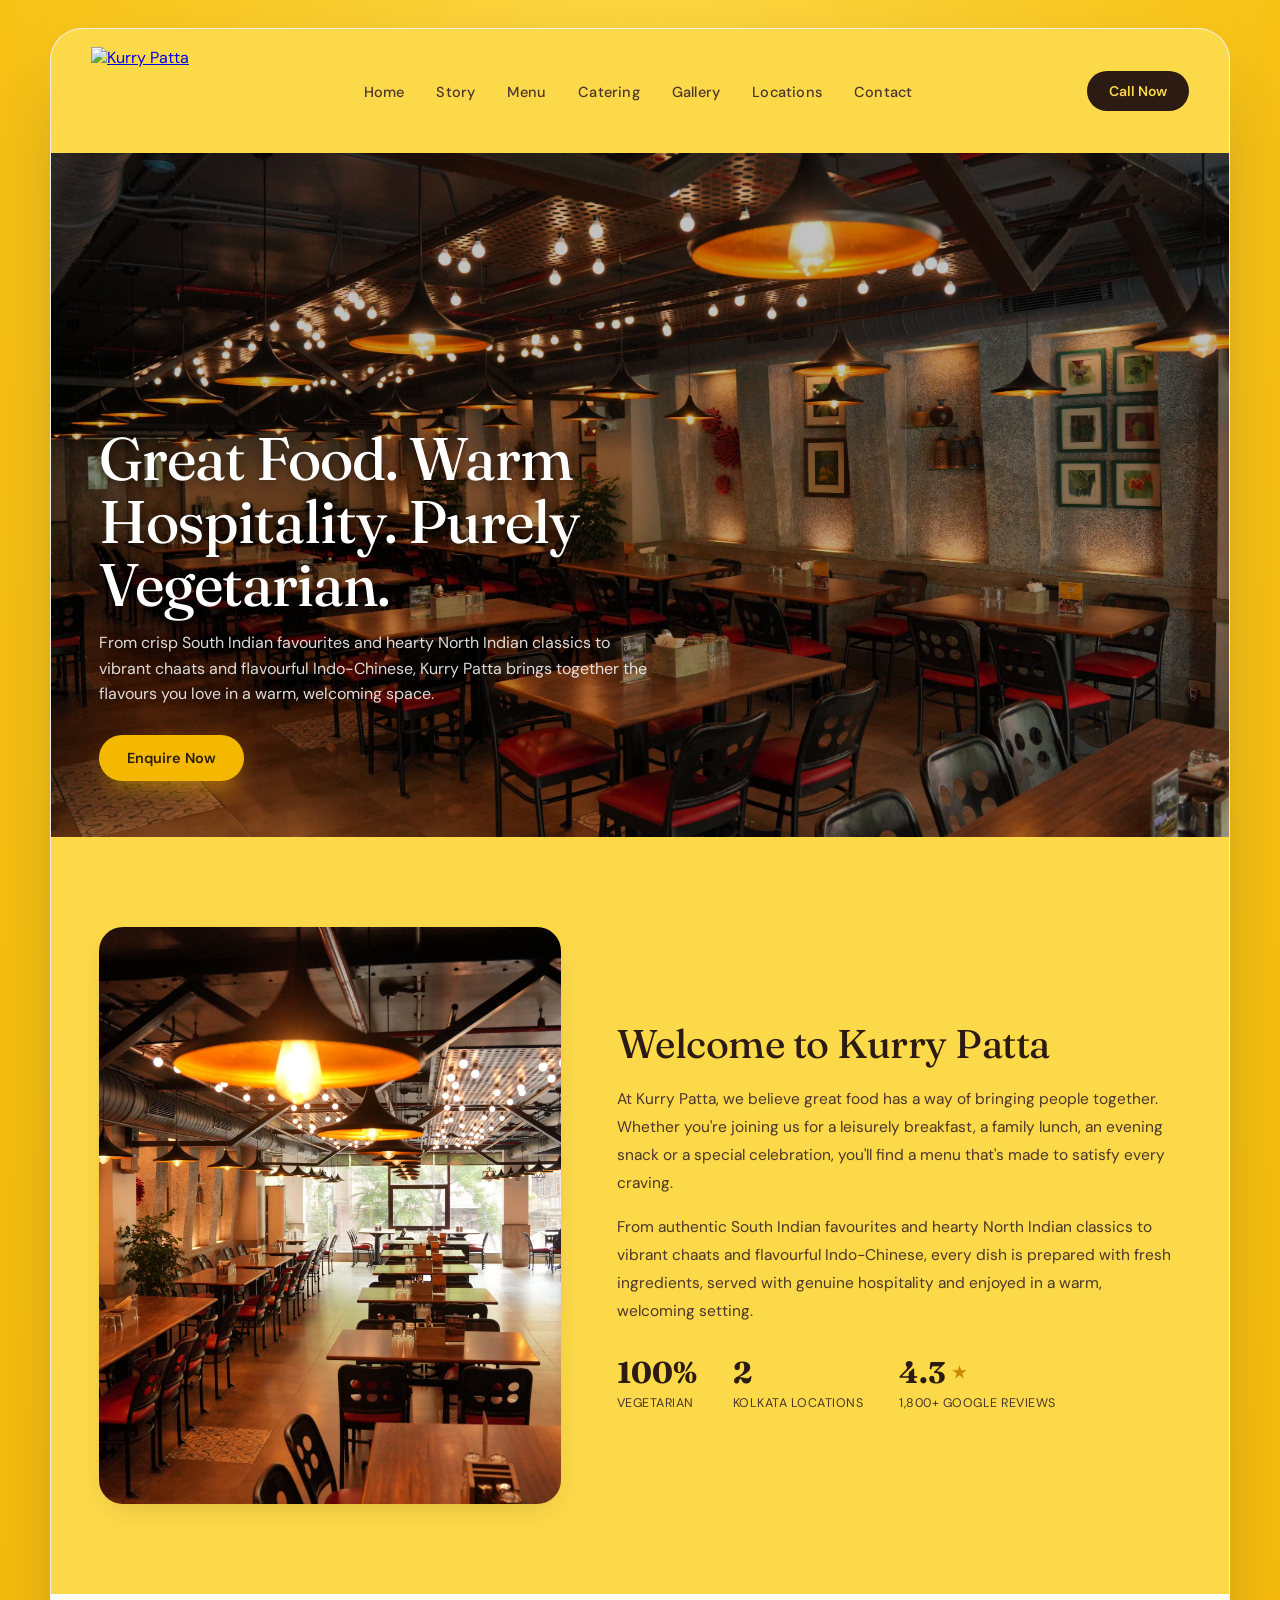
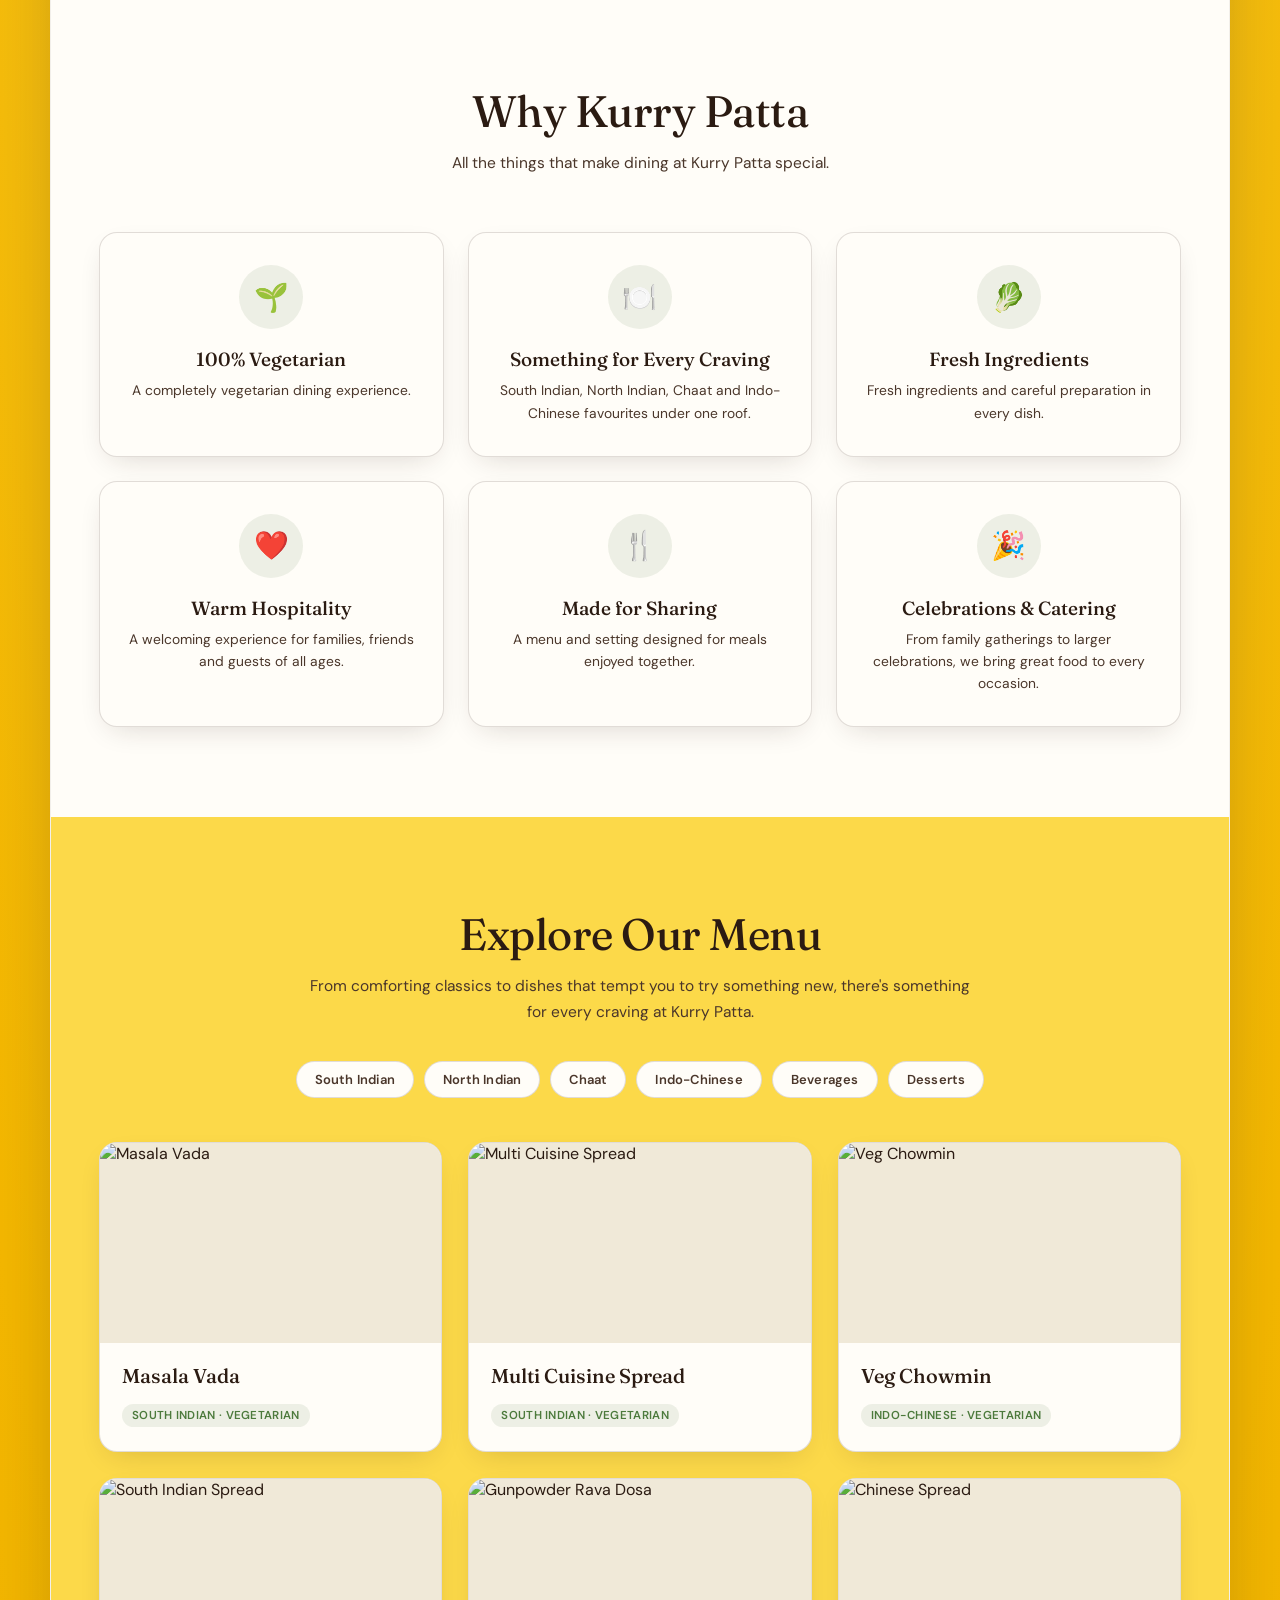
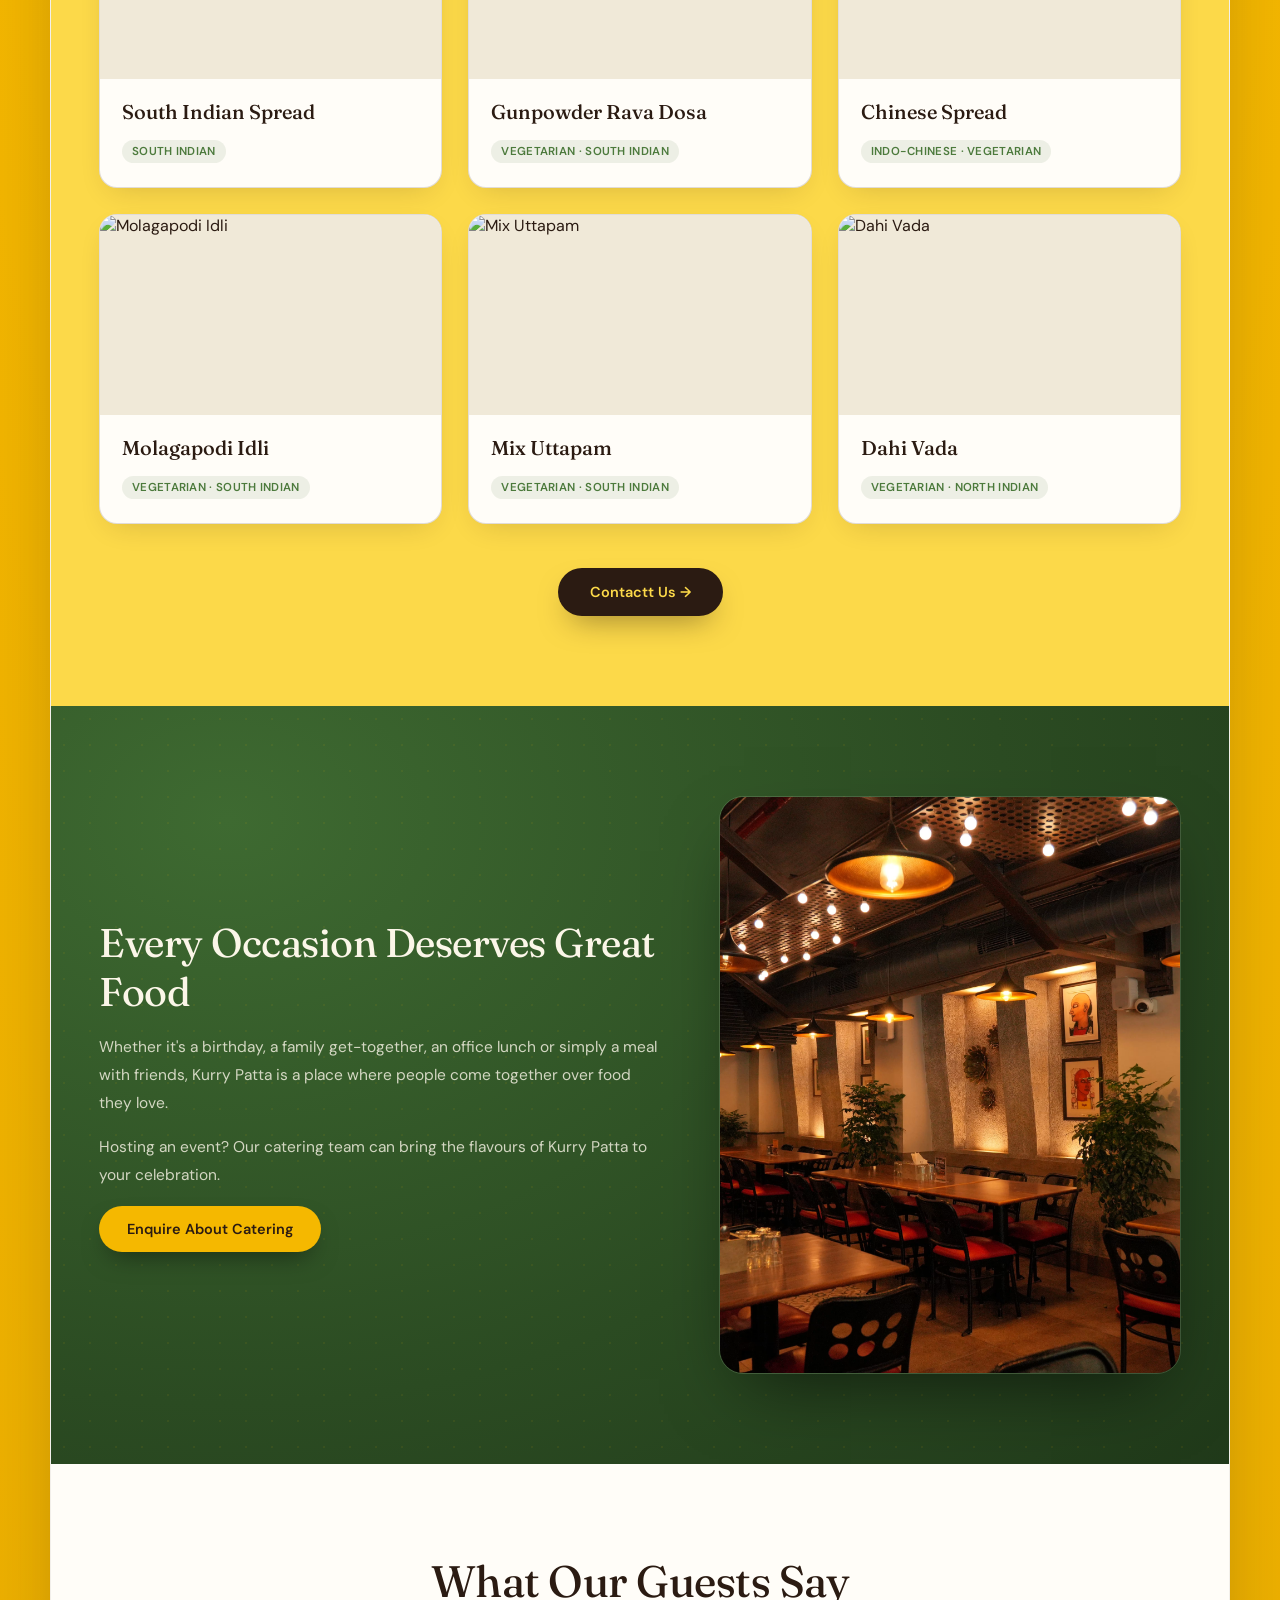
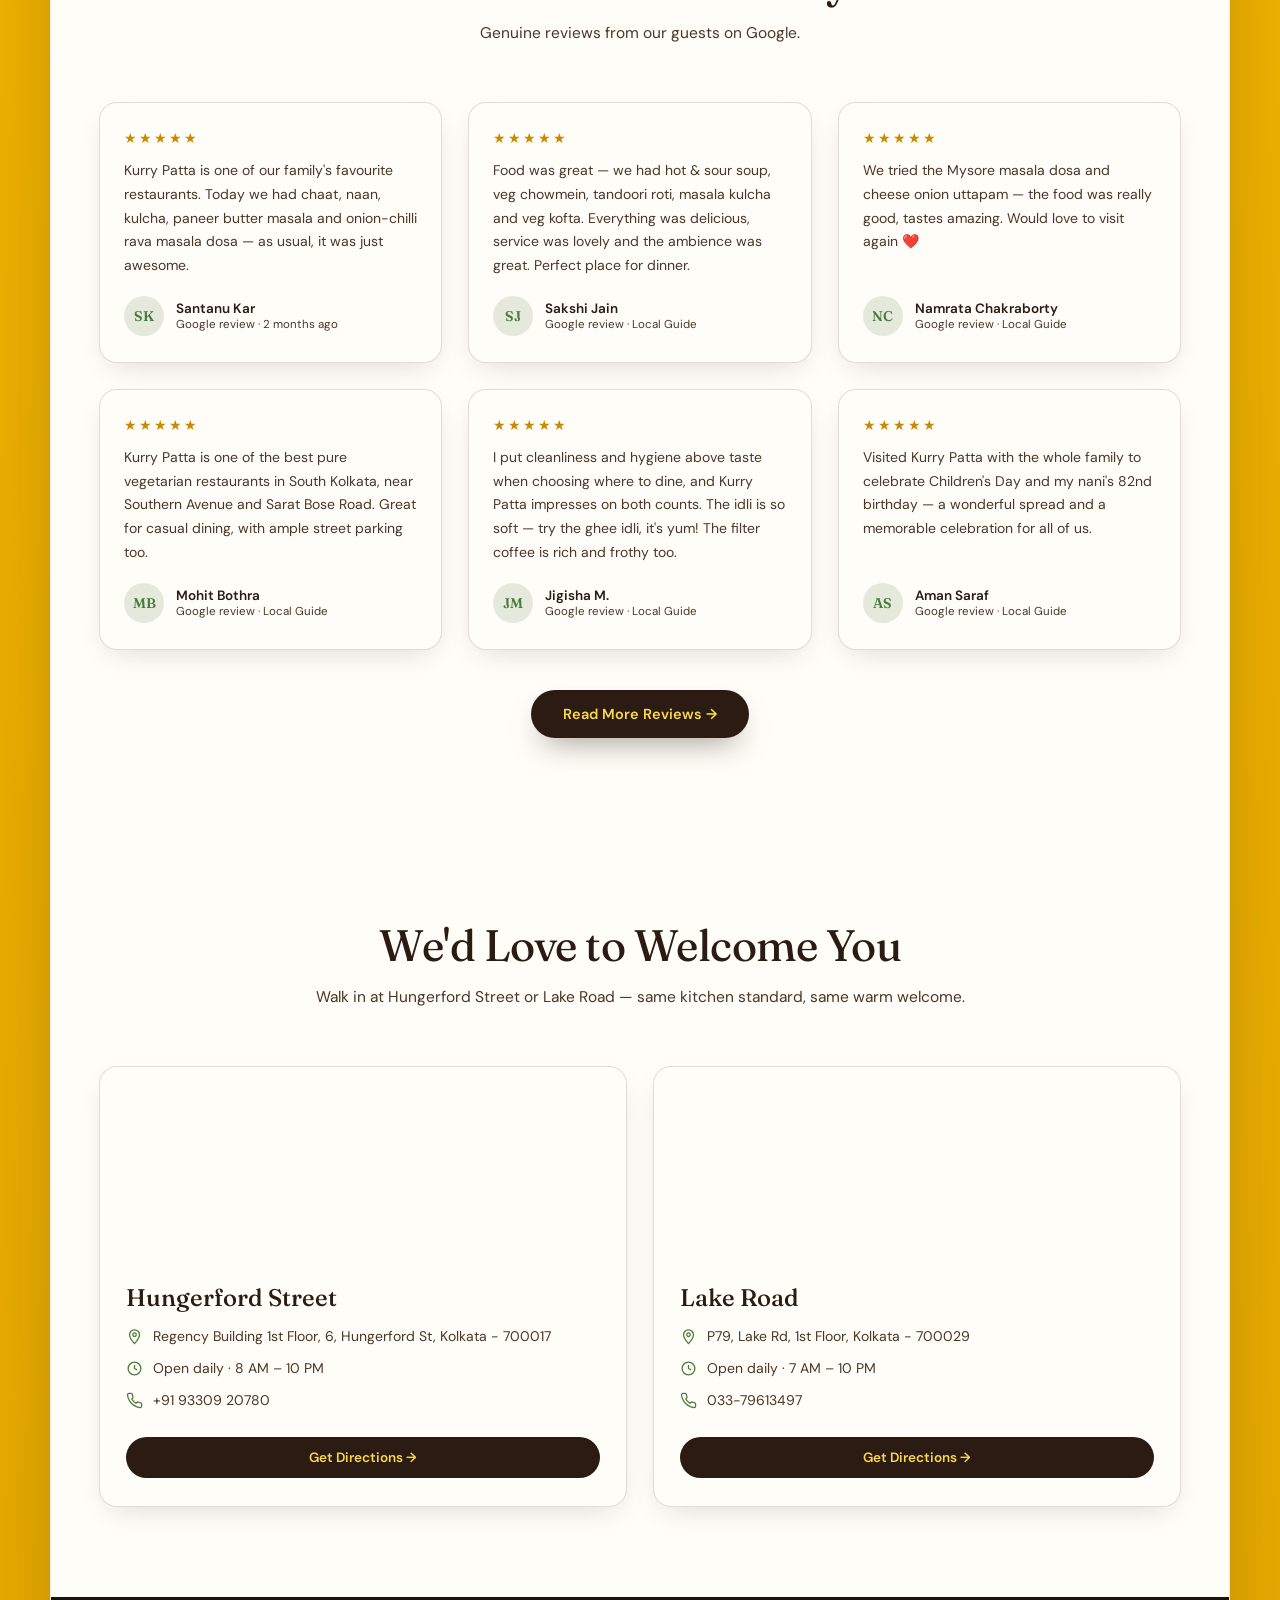
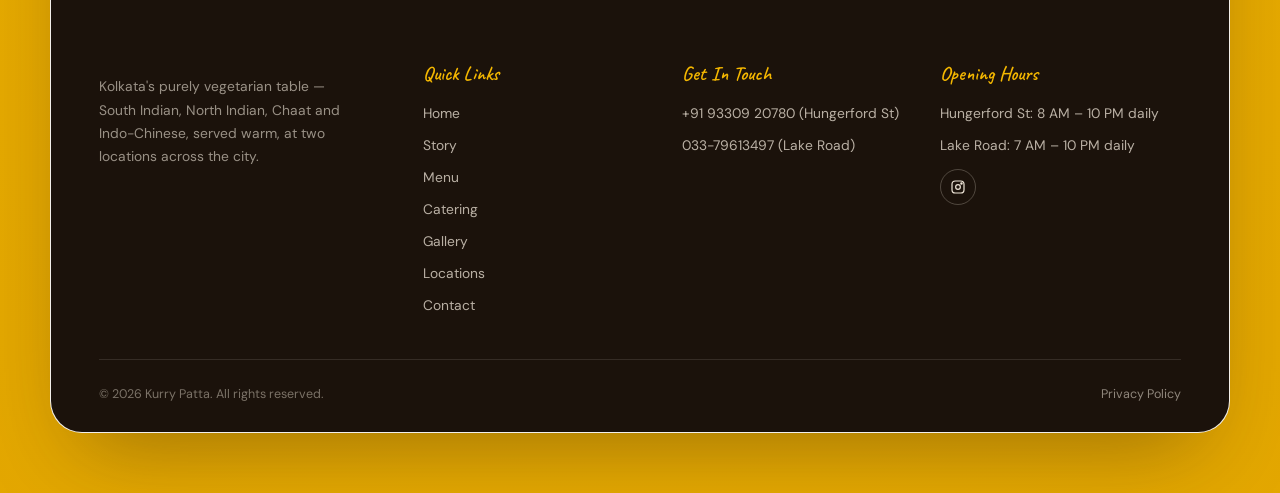
==== index.html @ bbcd9056 "Update index.html" ====
<!DOCTYPE html>
<html lang="en">
<head>
<meta charset="UTF-8">
<meta name="viewport" content="width=device-width, initial-scale=1.0">
<title>Kurry Patta | Purely Vegetarian Multicuisine Restaurant in Kolkata</title>
<meta name="description" content="Kurry Patta is a purely vegetarian multicuisine restaurant in Kolkata serving South Indian, North Indian, chaats and Indo-Chinese from one warm, welcoming space. Dine in at Hungerford Street (Elgin) or Lake Road (Ballygunge), Kolkata.">
<link rel="canonical" href="https://kurrypata.in/">
<meta property="og:type" content="restaurant.restaurant">
<meta property="og:title" content="Kurry Patta | Purely Vegetarian Multicuisine Restaurant in Kolkata">
<meta property="og:description" content="Great food. Warm hospitality. Purely vegetarian. South Indian, North Indian, chaats and Indo-Chinese at two Kolkata addresses.">
<meta property="og:locale" content="en_IN">
<script type="application/ld+json">
{
  "@context": "https://schema.org",
  "@type": "Restaurant",
  "name": "Kurry Patta",
  "servesCuisine": ["Indian", "South Indian", "North Indian", "Indo-Chinese", "Chaat"],
  "priceRange": "₹₹",
  "areaServed": {
    "@type": "City",
    "name": "Kolkata"
  },
  "aggregateRating": {
    "@type": "AggregateRating",
    "ratingValue": "4.3",
    "reviewCount": "1800"
  },
  "location": [
    {
      "@type": "Place",
      "name": "Kurry Patta — Hungerford Street",
      "address": {
        "@type": "PostalAddress",
        "streetAddress": "6, Hungerford St, Elgin",
        "addressLocality": "Kolkata",
        "addressRegion": "West Bengal",
        "postalCode": "700017",
        "addressCountry": "IN"
      },
      "telephone": "+91-9330920780",
      "hasMap": "https://maps.app.goo.gl/x1NgQo8PLkjQdsk79",
      "openingHoursSpecification": {
        "@type": "OpeningHoursSpecification",
        "dayOfWeek": ["Sunday","Monday","Tuesday","Wednesday","Thursday","Friday","Saturday"],
        "opens": "08:00",
        "closes": "22:00"
      }
    },
    {
      "@type": "Place",
      "name": "Kurry Patta — Lake Road",
      "address": {
        "@type": "PostalAddress",
        "streetAddress": "P79, Lake Rd, 1st Floor, Lake Terrace, Ballygunge",
        "addressLocality": "Kolkata",
        "addressRegion": "West Bengal",
        "postalCode": "700029",
        "addressCountry": "IN"
      },
      "telephone": "+91-3379613497",
      "hasMap": "https://maps.app.goo.gl/Byg2UaB6NYLw2Aj17",
      "openingHoursSpecification": {
        "@type": "OpeningHoursSpecification",
        "dayOfWeek": ["Sunday","Monday","Tuesday","Wednesday","Thursday","Friday","Saturday"],
        "opens": "07:00",
        "closes": "22:00"
      }
    }
  ]
}
</script>
<link rel="preconnect" href="https://fonts.googleapis.com">
<link rel="preconnect" href="https://fonts.gstatic.com" crossorigin>
<link href="https://fonts.googleapis.com/css2?family=Fraunces:ital,opsz,wght@0,9..144,300;0,9..144,450;0,9..144,600;1,9..144,500&family=Caveat:wght@500;600;700&family=DM+Sans:wght@400;500;600&display=swap" rel="stylesheet">
<link rel="stylesheet" href="style.css">
</head>
<body>

<div class="card">

  <!-- NAV -->
  <nav class="nav">
    <div class="nav-logo">
      <a href="#top"><img src="https://ritam1997-sudo.github.io/schema/kurry-logo-bg-new.png" alt="Kurry Patta"></a>
    </div>
    <ul class="nav-links">
      <li><a href="#top">Home</a></li>
      <li><a href="story.html">Story</a></li>
      <li><a href="menu.html">Menu</a></li>
      <li><a href="catering.html">Catering</a></li>
      <li><a href="gallery.html">Gallery</a></li>
      <li><a href="#visit">Locations</a></li>
      <li><a href="contact.html">Contact</a></li>
    </ul>
    <button class="nav-toggle" aria-label="Toggle menu" aria-expanded="false">
      <span></span><span></span><span></span>
    </button>
    <a href="tel:+919330920780" class="nav-cta">Call Now</a>
  </nav>

  <!-- 1. HERO -->
  <header class="hero" id="top">
    <img src="https://ritam1997-sudo.github.io/kurry-patta/kurry-in.avif" alt="Purely vegetarian multicuisine restaurant interiors — Kurry Patta">
    <div class="hero-content">
      <h1>Great Food. Warm Hospitality. Purely Vegetarian.</h1>
      <p>From crisp South Indian favourites and hearty North Indian classics to vibrant chaats and flavourful Indo-Chinese, Kurry Patta brings together the flavours you love in a warm, welcoming space.</p>
      <div class="hero-btns">
        <a href="contact.html" class="btn-primary">Enquire Now</a>
      </div>
    </div>
  </header>

  <!-- 2. WELCOME -->
  <section class="welcome" id="welcome">
    <div class="welcome-wrap">
      <div class="welcome-art">
        <img src="https://ritam1997-sudo.github.io/kurry-patta/kurry-in-1.avif" alt="Inside Kurry Patta">
      </div>
      <div class="welcome-copy">
        <h2>Welcome to Kurry Patta</h2>
        <p>At Kurry Patta, we believe great food has a way of bringing people together. Whether you're joining us for a leisurely breakfast, a family lunch, an evening snack or a special celebration, you'll find a menu that's made to satisfy every craving.</p>
        <p>From authentic South Indian favourites and hearty North Indian classics to vibrant chaats and flavourful Indo-Chinese, every dish is prepared with fresh ingredients, served with genuine hospitality and enjoyed in a warm, welcoming setting.</p>
        <div class="welcome-stats">
          <div class="stat"><b>100%</b><span>Vegetarian</span></div>
          <div class="stat"><b>2</b><span>Kolkata Locations</span></div>
          <div class="stat rating-stat"><b>4.3 <span class="stars">★</span></b><span>1,800+ Google Reviews</span></div>
        </div>
      </div>
    </div>
  </section>

  <!-- 3. WHY KURRY PATTA -->
  <section id="why-us">
    <div class="section-head">
      <h2>Why Kurry Patta</h2>
      <p>All the things that make dining at Kurry Patta special.</p>
    </div>
    <div class="icon-grid">
      <div class="icon-card">
        <div class="icon-glyph">🌱</div>
        <h3>100% Vegetarian</h3>
        <p>A completely vegetarian dining experience.</p>
      </div>
      <div class="icon-card">
        <div class="icon-glyph">🍽️</div>
        <h3>Something for Every Craving</h3>
        <p>South Indian, North Indian, Chaat and Indo-Chinese favourites under one roof.</p>
      </div>
      <div class="icon-card">
        <div class="icon-glyph">🥬</div>
        <h3>Fresh Ingredients</h3>
        <p>Fresh ingredients and careful preparation in every dish.</p>
      </div>
      <div class="icon-card">
        <div class="icon-glyph">❤️</div>
        <h3>Warm Hospitality</h3>
        <p>A welcoming experience for families, friends and guests of all ages.</p>
      </div>
      <div class="icon-card">
        <div class="icon-glyph">🍴</div>
        <h3>Made for Sharing</h3>
        <p>A menu and setting designed for meals enjoyed together.</p>
      </div>
      <div class="icon-card">
        <div class="icon-glyph">🎉</div>
        <h3>Celebrations &amp; Catering</h3>
        <p>From family gatherings to larger celebrations, we bring great food to every occasion.</p>
      </div>
    </div>
  </section>

<!-- 4. EXPLORE OUR MENU -->
<section id="menu" style="background: var(--ivory);">
  <div class="section-head">
    <h2>Explore Our Menu</h2>
    <p>From comforting classics to dishes that tempt you to try something new, there's something for every craving at Kurry Patta.</p>
  </div>

  <div class="cuisine-pills">
    <span>South Indian</span>
    <span>North Indian</span>
    <span>Chaat</span>
    <span>Indo-Chinese</span>
    <span>Beverages</span>
    <span>Desserts</span>
  </div>

  <div class="menu-grid">

    <div class="dish-card">
      <div class="dish-img">
        <img src="https://res.cloudinary.com/dkwdrzobk/image/upload/v1785603021/food-3_ygfzl0.avif" alt="Masala Vada">
      </div>
      <div class="dish-body">
        <div class="dish-top"><h3>Masala Vada</h3></div>
        <span class="dish-tag">South Indian · Vegetarian</span>
      </div>
    </div>

    <div class="dish-card">
      <div class="dish-img">
        <img src="https://res.cloudinary.com/dkwdrzobk/image/upload/v1785603018/food-6_h2m07j.avif" alt="Multi Cuisine Spread">
      </div>
      <div class="dish-body">
        <div class="dish-top"><h3>Multi Cuisine Spread</h3></div>
        <span class="dish-tag">South Indian · Vegetarian</span>
      </div>
    </div>

    <div class="dish-card">
      <div class="dish-img">
        <img src="https://res.cloudinary.com/dkwdrzobk/image/upload/v1785603016/food-7_nphump.avif" alt="Veg Chowmin">
      </div>
      <div class="dish-body">
        <div class="dish-top"><h3>Veg Chowmin</h3></div>
        <span class="dish-tag">Indo-Chinese · Vegetarian</span>
      </div>
    </div>

    <div class="dish-card">
      <div class="dish-img">
        <img src="https://res.cloudinary.com/dkwdrzobk/image/upload/v1785603016/food-2_x7py44.avif" alt="South Indian Spread">
      </div>
      <div class="dish-body">
        <div class="dish-top"><h3>South Indian Spread</h3></div>
        <span class="dish-tag">South Indian</span>
      </div>
    </div>

    <div class="dish-card">
      <div class="dish-img">
        <img src="https://res.cloudinary.com/dkwdrzobk/image/upload/v1785603014/food-8_awlmoz.avif" alt="Gunpowder Rava Dosa">
      </div>
      <div class="dish-body">
        <div class="dish-top"><h3>Gunpowder Rava Dosa</h3></div>
        <span class="dish-tag">Vegetarian · South Indian</span>
      </div>
    </div>

    <div class="dish-card">
      <div class="dish-img">
        <img src="https://res.cloudinary.com/dkwdrzobk/image/upload/v1785603010/food-5_dt9iy6.avif" alt="Chinese Spread">
      </div>
      <div class="dish-body">
        <div class="dish-top"><h3>Chinese Spread</h3></div>
        <span class="dish-tag">Indo-Chinese · Vegetarian</span>
      </div>
    </div>

    <div class="dish-card">
      <div class="dish-img">
        <img src="https://res.cloudinary.com/dkwdrzobk/image/upload/v1785603010/food-11_iubxlh.avif" alt="Molagapodi Idli">
      </div>
      <div class="dish-body">
        <div class="dish-top"><h3>Molagapodi Idli</h3></div>
        <span class="dish-tag">Vegetarian · South Indian</span>
      </div>
    </div>

    <div class="dish-card">
      <div class="dish-img">
        <img src="https://res.cloudinary.com/dkwdrzobk/image/upload/v1785603008/food-14_ib7bgi.avif" alt="Mix Uttapam">
      </div>
      <div class="dish-body">
        <div class="dish-top"><h3>Mix Uttapam</h3></div>
        <span class="dish-tag">Vegetarian · South Indian</span>
      </div>
    </div>

    <div class="dish-card">
  <div class="dish-img">
    <img src="/dahi-vada.avif" alt="Dahi Vada">
  </div>
  <div class="dish-body">
    <div class="dish-top"><h3>Dahi Vada</h3></div>
    <span class="dish-tag">Vegetarian · North Indian</span>
  </div>
</div>

  </div>

  <div class="menu-cta-wrap">
    <a href="https://wa.me/919330920780" target="_blank" rel="noopener" class="btn-menu">Contactt Us →</a>
  </div>
</section>



  <!-- 5. CELEBRATE WITH KURRY PATTA -->
  <section class="celebrate" id="celebrate">
    <div class="celebrate-wrap">
      <div class="celebrate-copy">
        <h2>Every Occasion Deserves Great Food</h2>
        <p>Whether it's a birthday, a family get-together, an office lunch or simply a meal with friends, Kurry Patta is a place where people come together over food they love.</p>
        <p>Hosting an event? Our catering team can bring the flavours of Kurry Patta to your celebration.</p>
        <div class="hero-btns">
          <a href="contact.html" class="btn-primary">Enquire About Catering</a>
        </div>
      </div>
      <div class="celebrate-art">
        <img src="https://ritam1997-sudo.github.io/kurry-patta/kurry-in-2.avif" alt="Celebrations and gatherings at Kurry Patta">
        <!-- PENDING: replace with an actual Kurry Patta catering/celebration photo from client's shared folder -->
      </div>
    </div>
  </section>

  <!-- 6. GUEST EXPERIENCES -->
  <section id="reviews">
    <div class="section-head">
      <h2>What Our Guests Say</h2>
      <p>Genuine reviews from our guests on Google.</p>
    </div>

    <div class="reviews-grid">
      <div class="review-card">
        <div class="review-stars">★★★★★</div>
        <p>Kurry Patta is one of our family's favourite restaurants. Today we had chaat, naan, kulcha, paneer butter masala and onion-chilli rava masala dosa — as usual, it was just awesome.</p>
        <div class="review-who">
          <div class="review-avatar">SK</div>
          <div>
            <div class="review-name">Santanu Kar</div>
            <div class="review-meta">Google review · 2 months ago</div>
          </div>
        </div>
      </div>
      <div class="review-card">
        <div class="review-stars">★★★★★</div>
        <p>Food was great — we had hot & sour soup, veg chowmein, tandoori roti, masala kulcha and veg kofta. Everything was delicious, service was lovely and the ambience was great. Perfect place for dinner.</p>
        <div class="review-who">
          <div class="review-avatar">SJ</div>
          <div>
            <div class="review-name">Sakshi Jain</div>
            <div class="review-meta">Google review · Local Guide</div>
          </div>
        </div>
      </div>
      <div class="review-card">
        <div class="review-stars">★★★★★</div>
        <p>We tried the Mysore masala dosa and cheese onion uttapam — the food was really good, tastes amazing. Would love to visit again ❤️</p>
        <div class="review-who">
          <div class="review-avatar">NC</div>
          <div>
            <div class="review-name">Namrata Chakraborty</div>
            <div class="review-meta">Google review · Local Guide</div>
          </div>
        </div>
      </div>
      <div class="review-card">
        <div class="review-stars">★★★★★</div>
        <p>Kurry Patta is one of the best pure vegetarian restaurants in South Kolkata, near Southern Avenue and Sarat Bose Road. Great for casual dining, with ample street parking too.</p>
        <div class="review-who">
          <div class="review-avatar">MB</div>
          <div>
            <div class="review-name">Mohit Bothra</div>
            <div class="review-meta">Google review · Local Guide</div>
          </div>
        </div>
      </div>
      <div class="review-card">
        <div class="review-stars">★★★★★</div>
        <p>I put cleanliness and hygiene above taste when choosing where to dine, and Kurry Patta impresses on both counts. The idli is so soft — try the ghee idli, it's yum! The filter coffee is rich and frothy too.</p>
        <div class="review-who">
          <div class="review-avatar">JM</div>
          <div>
            <div class="review-name">Jigisha M.</div>
            <div class="review-meta">Google review · Local Guide</div>
          </div>
        </div>
      </div>
      <div class="review-card">
        <div class="review-stars">★★★★★</div>
        <p>Visited Kurry Patta with the whole family to celebrate Children's Day and my nani's 82nd birthday — a wonderful spread and a memorable celebration for all of us.</p>
        <div class="review-who">
          <div class="review-avatar">AS</div>
          <div>
            <div class="review-name">Aman Saraf</div>
            <div class="review-meta">Google review · Local Guide</div>
          </div>
        </div>
      </div>
    </div>
    <div class="reviews-cta">
      <a href="https://maps.app.goo.gl/Byg2UaB6NYLw2Aj17" target="_blank" rel="noopener" class="btn-menu">Read More Reviews →</a>
    </div>
  </section>

  <!-- 7. WE'D LOVE TO WELCOME YOU -->
  <section id="visit">
    <div class="section-head">
      <h2>We'd Love to Welcome You</h2>
      <p>Walk in at Hungerford Street or Lake Road — same kitchen standard, same warm welcome.</p>
    </div>

    <!-- PENDING: Address / opening hours / phone number for BOTH locations below are AWAITING
         CLIENT CONFIRMATION of the correct details. Values currently shown are the ones from the
         previous version of the site and have NOT been changed, since no corrected details were
         supplied. Please confirm the correct address, hours and phone for each outlet. -->
    <div class="branches-grid">

      <div class="branch-card">
        <div class="branch-map">
          <iframe src="https://www.google.com/maps?q=6,+Hungerford+St,+Elgin,+Kolkata,+West+Bengal+700017&output=embed" loading="lazy" allowfullscreen referrerpolicy="no-referrer-when-downgrade"></iframe>
        </div>
        <div class="branch-body">
          <h3>Hungerford Street</h3>
          <div class="branch-row">
            <svg width="17" height="17" viewBox="0 0 24 24" fill="none" stroke="#4C7A3C" stroke-width="1.8"><path d="M12 22s7-7.58 7-12.5A7 7 0 0 0 5 9.5C5 14.42 12 22 12 22z"/><circle cx="12" cy="9.5" r="2.5"/></svg>
            <span>Regency Building 1st Floor, 6, Hungerford St, Kolkata - 700017</span>
          </div>
          <div class="branch-row">
            <svg width="17" height="17" viewBox="0 0 24 24" fill="none" stroke="#4C7A3C" stroke-width="1.8"><circle cx="12" cy="12" r="9"/><path d="M12 7v5l3.5 2"/></svg>
            <span>Open daily · 8 AM – 10 PM</span>
          </div>
          <div class="branch-row">
            <svg width="17" height="17" viewBox="0 0 24 24" fill="none" stroke="#4C7A3C" stroke-width="1.8"><path d="M22 16.92v3a2 2 0 0 1-2.18 2 19.79 19.79 0 0 1-8.63-3.07 19.5 19.5 0 0 1-6-6 19.79 19.79 0 0 1-3.07-8.67A2 2 0 0 1 4.11 2h3a2 2 0 0 1 2 1.72c.13.99.36 1.96.68 2.9a2 2 0 0 1-.45 2.11L8.09 9.91a16 16 0 0 0 6 6l1.18-1.18a2 2 0 0 1 2.11-.45c.94.32 1.91.55 2.9.68A2 2 0 0 1 22 16.92z"/></svg>
            <a href="tel:+919330920780">+91 93309 20780</a>
          </div>
          <a href="https://maps.app.goo.gl/x1NgQo8PLkjQdsk79" target="_blank" rel="noopener" class="branch-cta">Get Directions →</a>
        </div>
      </div>

      <div class="branch-card">
        <div class="branch-map">
          <iframe src="https://www.google.com/maps?q=P79,+Lake+Rd,+Lake+Terrace,+Ballygunge,+Kolkata,+West+Bengal+700029&output=embed" loading="lazy" allowfullscreen referrerpolicy="no-referrer-when-downgrade"></iframe>
        </div>
        <div class="branch-body">
          <h3>Lake Road</h3>
          <div class="branch-row">
            <svg width="17" height="17" viewBox="0 0 24 24" fill="none" stroke="#4C7A3C" stroke-width="1.8"><path d="M12 22s7-7.58 7-12.5A7 7 0 0 0 5 9.5C5 14.42 12 22 12 22z"/><circle cx="12" cy="9.5" r="2.5"/></svg>
            <span>P79, Lake Rd, 1st Floor, Kolkata - 700029</span>
          </div>
          <div class="branch-row">
            <svg width="17" height="17" viewBox="0 0 24 24" fill="none" stroke="#4C7A3C" stroke-width="1.8"><circle cx="12" cy="12" r="9"/><path d="M12 7v5l3.5 2"/></svg>
            <span>Open daily · 7 AM – 10 PM</span>
          </div>
          <div class="branch-row">
            <svg width="17" height="17" viewBox="0 0 24 24" fill="none" stroke="#4C7A3C" stroke-width="1.8"><path d="M22 16.92v3a2 2 0 0 1-2.18 2 19.79 19.79 0 0 1-8.63-3.07 19.5 19.5 0 0 1-6-6 19.79 19.79 0 0 1-3.07-8.67A2 2 0 0 1 4.11 2h3a2 2 0 0 1 2 1.72c.13.99.36 1.96.68 2.9a2 2 0 0 1-.45 2.11L8.09 9.91a16 16 0 0 0 6 6l1.18-1.18a2 2 0 0 1 2.11-.45c.94.32 1.91.55 2.9.68A2 2 0 0 1 22 16.92z"/></svg>
            <a href="tel:+913379613497">033-79613497</a>
          </div>
          <a href="https://maps.app.goo.gl/Byg2UaB6NYLw2Aj17" target="_blank" rel="noopener" class="branch-cta">Get Directions →</a>
        </div>
      </div>

    </div>
  </section>

  <!-- 8. FOOTER -->
  <footer>
    <div class="footer-grid">
      <div class="footer-brand">
        <img src="https://ritam1997-sudo.github.io/schema/footer_logo-removebg-preview.png" alt="Kurry Patta" onerror="this.style.display='none'">
        <p>Kolkata's purely vegetarian table — South Indian, North Indian, Chaat and Indo-Chinese, served warm, at two locations across the city.</p>
      </div>
      <div class="footer-col">
        <h4>Quick Links</h4>
        <ul>
          <li><a href="#top">Home</a></li>
          <li><a href="story.html">Story</a></li>
          <li><a href="menu.html">Menu</a></li>
          <li><a href="catering.html">Catering</a></li>
          <li><a href="gallery.html">Gallery</a></li>
          <li><a href="#visit">Locations</a></li>
          <li><a href="contact.html">Contact</a></li>
        </ul>
      </div>
      <div class="footer-col">
        <h4>Get In Touch</h4>
        <ul>
          <li><a href="tel:+919330920780">+91 93309 20780 (Hungerford St)</a></li>
          <li><a href="tel:+913379613497">033-79613497 (Lake Road)</a></li>
        </ul>
      </div>
      <div class="footer-col">
        <h4>Opening Hours</h4>
        <ul>
          <li><span>Hungerford St: 8 AM – 10 PM daily</span></li>
          <li><span>Lake Road: 7 AM – 10 PM daily</span></li>
        </ul>
        <!-- PENDING: Instagram — no handle/link was supplied. Icon left unlinked until the correct
             @handle is provided; nothing incorrect is being displayed in the meantime. -->
        <div class="footer-social" style="margin-top:14px;">
          <a href="#" aria-label="Instagram">
            <svg width="16" height="16" viewBox="0 0 24 24" fill="none" stroke="currentColor" stroke-width="1.8"><rect x="3" y="3" width="18" height="18" rx="5"/><circle cx="12" cy="12" r="3.5"/><circle cx="17.2" cy="6.8" r="1"/></svg>
          </a>
        </div>
      </div>
    </div>
    <div class="footer-bottom">
      <p>© 2026 Kurry Patta. All rights reserved.</p>
      <div class="legal-links">
        <a href="privacy.html">Privacy Policy</a>
      </div>
    </div>
  </footer>

</div>

  <!-- MOBILE-ONLY: WhatsApp + Call buttons -->
<div class="mobile-contact-btns">
  <a href="https://wa.me/919330920780" class="btn-whatsapp" aria-label="Chat on WhatsApp" target="_blank" rel="noopener">
    <svg viewBox="0 0 24 24" fill="#fff"><path d="M17.5 14.4c-.3-.1-1.7-.8-1.9-.9-.3-.1-.4-.1-.6.1-.2.3-.7.9-.8 1-.2.2-.3.2-.5.1-.3-.1-1.2-.4-2.3-1.4-.9-.8-1.4-1.7-1.6-2-.2-.3 0-.5.1-.6.1-.1.3-.3.4-.5.1-.1.2-.3.3-.4.1-.2 0-.3 0-.5-.1-.1-.6-1.5-.9-2-.2-.5-.4-.4-.6-.5h-.5c-.2 0-.5.1-.7.3-.3.3-1 1-1 2.4s1 2.8 1.2 3c.1.2 2 3.1 4.9 4.3.7.3 1.2.5 1.6.6.7.2 1.3.2 1.8.1.5-.1 1.7-.7 1.9-1.4.2-.7.2-1.2.2-1.4-.1-.1-.3-.2-.5-.3z"/><path d="M12 2C6.5 2 2 6.5 2 12c0 1.9.5 3.6 1.4 5.1L2 22l5-1.3c1.4.8 3.1 1.3 4.9 1.3 5.5 0 10-4.5 10-10S17.5 2 12 2zm0 18c-1.6 0-3.1-.4-4.4-1.2l-.3-.2-3 .8.8-2.9-.2-.3C4.3 15 3.8 13.5 3.8 12c0-4.5 3.7-8.2 8.2-8.2s8.2 3.7 8.2 8.2-3.7 8.2-8.2 8.2z"/></svg>
  </a>
  <a href="tel:+919330920780" class="btn-call" aria-label="Call Kurry Patta">
    <svg viewBox="0 0 24 24" fill="none" stroke="#fff" stroke-width="1.8"><path d="M22 16.92v3a2 2 0 0 1-2.18 2 19.79 19.79 0 0 1-8.63-3.07 19.5 19.5 0 0 1-6-6 19.79 19.79 0 0 1-3.07-8.67A2 2 0 0 1 4.11 2h3a2 2 0 0 1 2 1.72c.13.99.36 1.96.68 2.9a2 2 0 0 1-.45 2.11L8.09 9.91a16 16 0 0 0 6 6l1.18-1.18a2 2 0 0 1 2.11-.45c.94.32 1.91.55 2.9.68A2 2 0 0 1 22 16.92z"/></svg>
  </a>
</div>

<script src="script.js" defer></script>
</body>
</html>
---- style.css ----
:root{
  --marigold: #F5B800;
  --marigold-deep: #C98A00;
  --marigold-soft: #FFD84D;
  --ink: #2B1B12;
  --ink-soft: #4A362A;
  --leaf: #4C7A3C;
  --leaf-light: #7CA85E;
  --ivory: #FCD949;
  --card: #FFFDF8;
  --charcoal: #1B120B;
  --hairline: rgba(43,27,18,0.14);
  --shadow-lg: 0 40px 90px -30px rgba(43,27,18,0.4);
  --shadow-sm: 0 10px 30px -12px rgba(43,27,18,0.2);
  --radius-outer: 32px;
  --radius-inner: 18px;
}

*{box-sizing:border-box;}
html{scroll-behavior:smooth; overflow-x:hidden;}
body{
  margin:0;
  overflow-x:hidden;
  background: radial-gradient(130% 130% at 50% -10%, #FCD949 0%, #F5B800 55%, #E0A400 100%);
  font-family:'DM Sans', sans-serif;
  color:var(--ink);
  -webkit-font-smoothing:antialiased;
  padding: 28px 16px 60px;
}

.display{ font-family:'Fraunces', serif; }
.script{ font-family:'Caveat', cursive; }

.card{
  max-width: 1180px;
  margin: 0 auto;
  background: var(--card);
  border-radius: var(--radius-outer);
  box-shadow: var(--shadow-lg);
  overflow: hidden;
  border: 1px solid rgba(43,27,18,0.06);
}

/* ---------- NAV ---------- */
.nav{
  display:flex;
  align-items:center;
  justify-content:space-between;
  padding: 18px 40px;
  background: var(--ivory);
  position:relative;
}
.nav-logo{ display:flex; align-items:center; gap:10px; }
.nav-logo img{ height:88px; width:auto; display:block; } /* enlarged per client request */
.nav-links{ display:flex; gap:32px; list-style:none; margin:0; padding:0; }
.nav-links a{
  color: var(--ink-soft); text-decoration:none; font-size:14.5px; font-weight:500;
  letter-spacing:.2px;
  position:relative;
}
.nav-links a::after{
  content:""; position:absolute; left:0; bottom:-6px; width:0; height:1.5px; background:var(--leaf);
  transition:width .25s ease;
}
.nav-links a:hover::after{ width:100%; }
.nav-cta{
  background: var(--ink); color:var(--ivory); border:none; padding:11px 22px;
  border-radius: 999px; font-size:14px; font-weight:600; cursor:pointer; font-family:inherit;
  transition: transform .2s ease, background .2s ease;
  text-decoration:none; display:inline-flex; align-items:center; gap:8px;
}
.nav-cta:hover{ background: var(--leaf); transform: translateY(-1px); }

/* Hamburger toggle (mobile only) */
.nav-toggle{
  display:none;
  flex-direction:column;
  justify-content:center;
  align-items:center;
  gap:5px;
  width:38px;
  height:38px;
  background:none;
  border:none;
  cursor:pointer;
  padding:0;
  z-index:1001;
}
.nav-toggle span{
  display:block;
  width:22px;
  height:2px;
  background: var(--ink);
  border-radius:2px;
  transition: transform .25s ease, opacity .25s ease;
}
.nav-toggle.is-open span:nth-child(1){ transform: translateY(7px) rotate(45deg); }
.nav-toggle.is-open span:nth-child(2){ opacity:0; }
.nav-toggle.is-open span:nth-child(3){ transform: translateY(-7px) rotate(-45deg); }

/* ---------- HERO ---------- */
.hero{
  position:relative;
  min-height: 76vh;
  max-height: 680px;
  display:flex;
  align-items:flex-end;
  background: #111;
}
.hero img{
  position:absolute; inset:0; width:100%; height:100%; object-fit:cover; opacity:.92;
  filter: brightness(0.82) saturate(1.05);
}
.hero::before{
  content:""; position:absolute; inset:0;
  background:
    linear-gradient(90deg, rgba(10,7,4,0.65) 0%, rgba(10,7,4,0.35) 40%, rgba(10,7,4,0.05) 65%),
    linear-gradient(180deg, rgba(10,7,4,0.25) 0%, rgba(10,7,4,0.2) 40%, rgba(10,7,4,0.85) 100%);
}
.hero-content{
  position:relative; z-index:2; padding: 60px 48px 56px; color:#fff; width:100%;
}
.hero h1{
  font-family:'Fraunces', serif; font-weight:450; font-size: clamp(34px,5.4vw,60px);
  margin:0 0 14px; line-height:1.05; letter-spacing:-1px; max-width:760px;
  text-shadow: 0 2px 12px rgba(0,0,0,0.45);
}
.hero p{
  max-width:560px; font-size:16px; line-height:1.6; color:rgba(255,255,255,0.85); margin:0 0 28px;
  font-weight:400;
  text-shadow: 0 2px 12px rgba(0,0,0,0.45);
}
.hero-btns{ display:flex; gap:14px; flex-wrap:wrap; }
.btn-primary{
  background: var(--marigold); color: var(--ink); border:none; padding:14px 28px;
  border-radius:999px; font-weight:600; font-size:14.5px; cursor:pointer; font-family:inherit;
  box-shadow: 0 12px 26px -10px rgba(244,180,0,0.7);
  transition: transform .2s ease;
  text-decoration:none; display:inline-flex; align-items:center; gap:8px;
}
.btn-primary:hover{ transform: translateY(-2px); }
.btn-ghost{
  background: rgba(255,255,255,0.08); color:#fff; border:1px solid rgba(255,255,255,0.4);
  padding:14px 26px; border-radius:999px; font-weight:600; font-size:14.5px; cursor:pointer;
  font-family:inherit; backdrop-filter: blur(4px);
}

/* Inner-page hero (Story, Gallery, Contact, Catering) — shorter than the home hero */
.hero.page-hero{
  min-height: 42vh;
  max-height: 380px;
}
.hero.page-hero .hero-content{
  padding: 44px 48px;
}
.hero.page-hero h1{
  font-size: clamp(30px,4.6vw,48px);
  max-width:640px;
}
.hero.page-hero p{
  margin-bottom:0;
}

/* ---------- INTERIOR SHOWCASE (after hero — inner pages) ---------- */
.interior-showcase{ padding-top:74px; padding-bottom:74px; }
.interior-showcase .section-head{ margin-bottom:44px; }
.interior-grid{
  display:grid; grid-template-columns: repeat(4, 1fr); gap:20px;
}
.interior-item{
  position:relative; border-radius: var(--radius-inner); overflow:hidden;
  box-shadow: var(--shadow-sm); aspect-ratio: 3/4;
}
.interior-item img{
  width:100%; height:100%; object-fit:cover; display:block; transition: transform .5s ease;
}
.interior-item:hover img{ transform: scale(1.08); }

/* ---------- SECTION SHARED ---------- */
section{ padding: 90px 48px; position:relative; }
.section-head{ text-align:center; max-width:680px; margin:0 auto 56px; }
.section-head h2{
  font-family:'Fraunces', serif; font-weight:450; font-size: clamp(30px,4vw,44px); margin:0 0 12px; letter-spacing:-.5px;
}
.section-head p{ color:var(--ink-soft); font-size:15.5px; line-height:1.7; margin:0; }

/* ---------- WELCOME ---------- */
.welcome{ background: var(--ivory); }
.welcome-wrap{
  display:grid; grid-template-columns: 0.9fr 1.1fr; gap:56px; align-items:center;
}
.welcome-art{
  position:relative; border-radius: 24px; overflow:hidden; box-shadow: var(--shadow-sm);
  aspect-ratio: 4/5;
}
.welcome-art img{ width:100%; height:100%; object-fit:cover; }
.welcome-copy h2{
  font-family:'Fraunces', serif; font-weight:450; font-size: clamp(28px,3.6vw,40px); margin:0 0 18px; letter-spacing:-.5px;
}
.welcome-copy p{ color:var(--ink-soft); font-size:15.5px; line-height:1.8; margin:0 0 16px; }
.welcome-stats{ display:flex; gap:36px; margin-top:28px; flex-wrap:wrap; }
.stat b{ display:block; font-family:'Fraunces', serif; font-size:30px; color:var(--ink); }
.stat span{ font-size:12.5px; color:var(--ink-soft); text-transform:uppercase; letter-spacing:.5px; }
.stat.rating-stat b{ display:flex; align-items:center; gap:6px; }
.stat.rating-stat .stars{ color:var(--marigold-deep); font-size:16px; letter-spacing:1px; }

/* ---------- WHY KURRY PATTA (ICONS) ---------- */
.icon-grid{
  display:grid; grid-template-columns: repeat(3, 1fr); gap:24px;
}
.icon-card{
  background: var(--card); border:1px solid var(--hairline); border-radius: var(--radius-inner);
  padding: 32px 26px; text-align:center; box-shadow: var(--shadow-sm);
  transition: transform .3s ease, box-shadow .3s ease;
}
.icon-card:hover{ transform: translateY(-6px); box-shadow: 0 24px 50px -20px rgba(43,27,18,0.3); }
.icon-card .icon-glyph{
  width:64px; height:64px; border-radius:50%; background: rgba(76,122,60,0.1);
  display:flex; align-items:center; justify-content:center; font-size:28px;
  margin: 0 auto 18px;
}
.icon-card h3{ font-family:'Fraunces', serif; font-weight:500; font-size:19px; margin:0 0 8px; }
.icon-card p{ font-size:13.8px; color:var(--ink-soft); line-height:1.6; margin:0; }

/* ---------- MENU / FOOD GRID ---------- */
.cuisine-pills{
  display:flex; flex-wrap:wrap; justify-content:center; gap:10px; margin:-20px auto 44px;
}
.cuisine-pills span{
  background: var(--card); border:1px solid var(--hairline); color:var(--ink-soft);
  font-size:13px; font-weight:600; padding:9px 18px; border-radius:999px; letter-spacing:.2px;
}
.menu-grid{
  display:grid; grid-template-columns: repeat(3, 1fr); gap: 26px;
}
.dish-card{
  background: var(--card); border:1px solid var(--hairline); border-radius: var(--radius-inner);
  overflow:hidden; box-shadow: var(--shadow-sm); transition: transform .3s ease, box-shadow .3s ease;
}
.dish-card:hover{ transform: translateY(-6px); box-shadow: 0 24px 50px -20px rgba(43,27,18,0.3); }
.dish-img{ height:200px; overflow:hidden; background:#F0E9D8; display:flex; align-items:center; justify-content:center; }
.dish-img img{ width:100%; height:100%; object-fit:cover; display:block; transition: transform .5s ease; }
.dish-img.placeholder{ font-family:'Caveat', cursive; font-size:16px; color:var(--ink-soft); text-align:center; padding:20px; }
.dish-card:hover .dish-img img{ transform: scale(1.08); }
.dish-body{ padding:20px 22px 24px; }
.dish-top{ display:flex; align-items:flex-start; justify-content:space-between; gap:10px; margin-bottom:6px; }
.dish-top h3{ font-family:'Fraunces', serif; font-weight:500; font-size:20px; margin:0; }
.dish-price{ font-family:'Caveat', cursive; font-size:22px; color:var(--marigold-deep); font-weight:700; white-space:nowrap; }
.dish-body p{ font-size:13.8px; color:var(--ink-soft); line-height:1.55; margin:0 0 10px; }
.dish-tag{
  display:inline-flex; align-items:center; gap:5px; font-size:11.5px; font-weight:600;
  color:var(--leaf); background: rgba(76,122,60,0.1); padding:4px 10px; border-radius:999px;
  letter-spacing:.3px; text-transform:uppercase; margin-top:10px;
}
.menu-cta-wrap{
  display:flex; justify-content:center; margin-top:44px;
}
.btn-menu{
  background: var(--ink); color:var(--ivory); border:none; padding:15px 32px;
  border-radius:999px; font-weight:600; font-size:14.5px; cursor:pointer; font-family:inherit;
  text-decoration:none; display:inline-flex; align-items:center; gap:8px;
  box-shadow: 0 14px 30px -12px rgba(43,27,18,0.5);
  transition: transform .2s ease, background .2s ease;
}
.btn-menu:hover{ background: var(--leaf); transform: translateY(-2px); }

/* ---------- CELEBRATE ---------- */
.celebrate{
  background: radial-gradient(120% 140% at 15% 15%, #3E6A31 0%, #2B4B22 55%, #1E3618 100%);
  position:relative; overflow:hidden;
}
.celebrate::before{
  content:""; position:absolute; inset:0; opacity:.5; pointer-events:none;
  background-image: radial-gradient(rgba(245,184,0,0.14) 1.5px, transparent 1.5px);
  background-size: 26px 26px;
}
.celebrate-wrap{
  display:grid; grid-template-columns: 1.1fr 0.9fr; gap:56px; align-items:center;
  position:relative; z-index:1;
}
.celebrate-art{
  position:relative; border-radius: 24px; overflow:hidden; box-shadow: 0 30px 70px -25px rgba(0,0,0,0.6);
  aspect-ratio: 4/5; order:2; border:1px solid rgba(255,255,255,0.12);
}
.celebrate-art img{ width:100%; height:100%; object-fit:cover; }
.celebrate-copy h2{
  font-family:'Fraunces', serif; font-weight:450; font-size: clamp(28px,3.6vw,40px); margin:0 0 18px; letter-spacing:-.5px;
  color:#FBF6E8;
}
.celebrate-copy p{ color:rgba(251,246,232,0.8); font-size:15.5px; line-height:1.8; margin:0 0 16px; }
.celebrate-copy .hero-btns{ margin-top:12px; }
.celebrate-copy .btn-primary{ box-shadow: 0 12px 26px -10px rgba(0,0,0,0.5); }

/* ---------- GUEST EXPERIENCES / REVIEWS ---------- */
.reviews-grid{
  display:grid; grid-template-columns: repeat(3, 1fr); gap:26px;
}
.review-card{
  background: var(--card); border:1px solid var(--hairline); border-radius: var(--radius-inner);
  padding: 26px 24px; box-shadow: var(--shadow-sm); display:flex; flex-direction:column;
}
.review-stars{ color:var(--marigold-deep); font-size:14px; letter-spacing:2px; margin-bottom:12px; }
.review-card p{ font-size:14px; color:var(--ink-soft); line-height:1.7; margin:0 0 18px; flex:1; }
.review-who{ display:flex; align-items:center; gap:12px; }
.review-avatar{
  width:40px; height:40px; border-radius:50%; overflow:hidden; flex:none;
  background: rgba(76,122,60,0.15); display:flex; align-items:center; justify-content:center;
  color:var(--leaf); font-family:'Fraunces', serif; font-weight:600; font-size:14px;
}
.review-name{ font-weight:600; font-size:13.5px; color:var(--ink); }
.review-meta{ font-size:11.5px; color:var(--ink-soft); }
.reviews-cta{ display:flex; justify-content:center; margin-top:40px; }

/* ---------- VISIT US / BRANCHES ---------- */
.branches-grid{
  display:grid; grid-template-columns: 1fr 1fr; gap: 26px;
}
.branch-card{
  background: var(--card); border:1px solid var(--hairline); border-radius: var(--radius-inner);
  overflow:hidden; box-shadow: var(--shadow-sm); display:flex; flex-direction:column;
}
.branch-map{ height:190px; }
.branch-map iframe{ width:100%; height:100%; border:0; display:block; }
.branch-body{ padding:26px 26px 28px; flex:1; display:flex; flex-direction:column; }
.branch-body h3{ font-family:'Fraunces', serif; font-weight:500; font-size:24px; margin:0 0 14px; }
.branch-row{
  display:flex; align-items:flex-start; gap:10px; margin-bottom:10px; font-size:14px; color:var(--ink-soft); line-height:1.55;
}
.branch-row svg{ flex:none; margin-top:2px; }
.branch-row a{ color:var(--ink-soft); text-decoration:none; }
.branch-row a:hover{ color:var(--leaf); }
.branch-cta{
  margin-top:16px; display:inline-flex; align-items:center; justify-content:center; gap:6px;
  background: var(--ink); color:var(--ivory); text-decoration:none; padding:12px 20px;
  border-radius:999px; font-size:13.5px; font-weight:600; transition: background .2s ease, transform .2s ease;
}
.branch-cta:hover{ background: var(--leaf); transform: translateY(-1px); }

/* ---------- STORY PAGE (story.html) ---------- */
.story-row{
  display:grid;
  grid-template-columns: 0.85fr 1.15fr;
  gap:48px;
  align-items:center;
}
.story-row + .story-row{
  margin-top:70px;
}
.story-row.reverse .story-art{ order:2; }
.story-row.reverse .story-copy{ order:1; }
.story-art{
  position:relative; border-radius:24px; overflow:hidden; box-shadow: var(--shadow-sm);
  aspect-ratio: 4/5;
}
.story-art img{ width:100%; height:100%; object-fit:cover; display:block; }
.story-copy h2{
  font-family:'Fraunces', serif; font-weight:450; font-size: clamp(26px,3.4vw,36px);
  margin:0 0 16px; letter-spacing:-.5px;
}
.story-copy p{ color:var(--ink-soft); font-size:15.5px; line-height:1.8; margin:0; }

/* ---------- GALLERY PAGE (gallery.html) ---------- */
.gallery-filter{
  display:flex; flex-wrap:wrap; justify-content:center; gap:10px; margin:-20px auto 44px;
}
.gallery-filter button{
  background: var(--card); border:1px solid var(--hairline); color:var(--ink-soft);
  font-family:inherit; font-size:13px; font-weight:600; padding:10px 20px;
  border-radius:999px; letter-spacing:.2px; cursor:pointer; transition: background .2s ease, color .2s ease, border-color .2s ease;
}
.gallery-filter button:hover{ border-color: var(--leaf); color: var(--ink); }
.gallery-filter button.active{
  background: var(--ink); color: var(--ivory); border-color: var(--ink);
}
.gallery-grid{
  display:grid; grid-template-columns: repeat(4, 1fr); gap:20px;
  grid-auto-rows: 220px;
}
.gallery-item{
  position:relative; border-radius: var(--radius-inner); overflow:hidden;
  box-shadow: var(--shadow-sm);
}
.gallery-item img{
  width:100%; height:100%; object-fit:cover; display:block; transition: transform .5s ease;
}
.gallery-item:hover img{ transform: scale(1.08); }
.gallery-item.gallery-empty-item{
  background: var(--card); border:1px dashed var(--hairline); box-shadow:none;
  display:flex; align-items:center; justify-content:center;
}
.gallery-empty{
  font-family:'Caveat', cursive; font-size:18px; color:var(--ink-soft); text-align:center; padding:20px;
}

/* ---------- CONTACT PAGE (contact.html) ---------- */
.contact-wrap{
  display:grid; grid-template-columns: 0.85fr 1.15fr; gap:56px; align-items:start;
}
.contact-info h3{
  font-family:'Fraunces', serif; font-weight:500; font-size:24px; margin:0 0 22px;
}
.contact-row{
  display:flex; align-items:flex-start; gap:12px; margin-bottom:18px; font-size:14.5px;
  color:var(--ink-soft); line-height:1.6;
}
.contact-row svg{ flex:none; margin-top:2px; }
.contact-row a{ color:var(--ink-soft); text-decoration:none; }
.contact-row a:hover{ color:var(--leaf); }
.contact-note{
  margin-top:24px; padding-top:22px; border-top:1px solid var(--hairline);
  font-size:13.8px; color:var(--ink-soft); line-height:1.7;
}
.contact-note a{ color:var(--leaf); font-weight:600; text-decoration:none; }
.contact-note a:hover{ text-decoration:underline; }

/* ---------- FORMS (Contact + Catering) ---------- */
.simple-form{
  background: var(--card); border:1px solid var(--hairline); border-radius: var(--radius-inner);
  padding: 32px 30px; box-shadow: var(--shadow-sm);
}
.form-row{
  display:flex; gap:18px; margin-bottom:18px; flex-wrap:wrap;
}
.form-field{ flex:1 1 220px; display:flex; flex-direction:column; gap:6px; }
.form-field.full{ flex-basis:100%; }
.form-field label{
  font-size:12.5px; font-weight:600; color:var(--ink-soft); text-transform:uppercase; letter-spacing:.4px;
}
.form-field input,
.form-field select,
.form-field textarea{
  font-family:inherit; font-size:14.5px; color:var(--ink); background:#fff;
  border:1px solid var(--hairline); border-radius:10px; padding:12px 14px;
  outline:none; transition: border-color .2s ease, box-shadow .2s ease;
}
.form-field input:focus,
.form-field select:focus,
.form-field textarea:focus{
  border-color: var(--leaf); box-shadow: 0 0 0 3px rgba(76,122,60,0.15);
}
.form-field textarea{ resize:vertical; min-height:110px; }
.simple-form button[type="submit"]{
  width:100%; background: var(--ink); color:var(--ivory); border:none; padding:15px 24px;
  border-radius:999px; font-weight:600; font-size:14.5px; cursor:pointer; font-family:inherit;
  transition: background .2s ease, transform .2s ease;
}
.simple-form button[type="submit"]:hover{ background: var(--leaf); transform: translateY(-1px); }
.form-note{
  margin:14px 0 0; text-align:center; font-size:12.5px; color:var(--ink-soft);
}

/* ---------- LEGAL / POLICY CONTENT (privacy.html) ---------- */
.legal-content{
  max-width: 760px; margin: 0 auto;
}
.legal-updated{
  font-family:'Caveat', cursive; font-size:19px; color:var(--leaf); font-weight:600; margin:0 0 30px;
}
.legal-content h2{
  font-family:'Fraunces', serif; font-weight:500; font-size: clamp(20px,2.6vw,26px);
  color:var(--ink); margin: 40px 0 14px; letter-spacing:-.3px;
}
.legal-content h2:first-of-type{ margin-top:0; }
.legal-content p{
  color:var(--ink-soft); font-size:15px; line-height:1.8; margin:0 0 14px;
}
.legal-content ul{
  margin:0 0 16px; padding-left:22px; color:var(--ink-soft); font-size:15px; line-height:1.8;
}
.legal-content li{ margin-bottom:6px; }
.legal-content a{ color:var(--leaf); font-weight:600; text-decoration:none; }
.legal-content a:hover{ text-decoration:underline; }
.legal-content strong{ color:var(--ink); }

/* ---------- FOOTER ---------- */
footer{
  background: var(--charcoal); color: #EFE6D8; padding: 64px 48px 30px;
}
.footer-grid{
  display:grid; grid-template-columns: 1.3fr 1fr 1fr 1.1fr; gap:40px; padding-bottom:44px;
  border-bottom:1px solid rgba(239,230,216,0.12);
}
.footer-brand img{ height:44px; margin-bottom:14px; }
.footer-brand p{ font-size:13.8px; color:rgba(239,230,216,0.6); line-height:1.7; max-width:260px; }
.footer-col h4{
  font-family:'Caveat', cursive; font-size:20px; color:var(--marigold); margin:0 0 16px; font-weight:600;
}
.footer-col ul{ list-style:none; padding:0; margin:0; display:flex; flex-direction:column; gap:11px; }
.footer-col a, .footer-col span{ color:rgba(239,230,216,0.75); text-decoration:none; font-size:13.8px; }
.footer-col a:hover{ color:var(--marigold); }
.footer-bottom{
  display:flex; justify-content:space-between; align-items:center; padding-top:26px; flex-wrap:wrap; gap:12px;
}
.footer-bottom p{ font-size:12.5px; color:rgba(239,230,216,0.45); margin:0; }
.footer-bottom .legal-links{ display:flex; gap:16px; }
.footer-bottom .legal-links a{ font-size:12.5px; color:rgba(239,230,216,0.55); text-decoration:none; }
.footer-bottom .legal-links a:hover{ color:var(--marigold); }
.footer-social{ display:flex; gap:14px; }
.footer-social a{
  width:36px; height:36px; border-radius:50%; border:1px solid rgba(239,230,216,0.25);
  display:flex; align-items:center; justify-content:center; color:#EFE6D8; text-decoration:none;
  transition: background .2s ease, border-color .2s ease;
}
.footer-social a:hover{ background: var(--marigold); border-color:var(--marigold); color:var(--ink); }

/* ---------- RESPONSIVE ---------- */
@media (max-width: 900px){
  section{ padding: 64px 22px; }
  .nav{ padding:14px 22px; }
  .hero-content{ padding: 32px 24px 32px; }
  .hero{ min-height: 62vh; max-height: 560px; }
  .hero.page-hero{ min-height: 34vh; max-height: 300px; }
  .hero.page-hero .hero-content{ padding: 28px 24px; }
  .welcome-wrap, .celebrate-wrap{ grid-template-columns:1fr; }
  .celebrate-art{ order:0; }
  .welcome-art{ aspect-ratio: 16/10; }
  .celebrate-art{ aspect-ratio: 16/10; }
  .menu-grid{ grid-template-columns: repeat(2,1fr); }
  .icon-grid{ grid-template-columns: repeat(2,1fr); }
  .reviews-grid{ grid-template-columns: repeat(2,1fr); }
  .branches-grid{ grid-template-columns:1fr; }
  .footer-grid{ grid-template-columns: 1fr 1fr; }

  .story-row,
  .story-row.reverse{ grid-template-columns:1fr; }
  .story-row.reverse .story-art{ order:0; }
  .story-row.reverse .story-copy{ order:1; }
  .story-art{ aspect-ratio: 16/10; }
  .story-row + .story-row{ margin-top:48px; }

  .gallery-grid{ grid-template-columns: repeat(3,1fr); grid-auto-rows:180px; }

  .interior-showcase{ padding-top:54px; padding-bottom:54px; }
  .interior-grid{ grid-template-columns: repeat(2,1fr); }

  .contact-wrap{ grid-template-columns:1fr; }

  /* Mobile nav menu */
  .nav-toggle{ display:flex; }
  .nav-links{
    display:flex;
    flex-direction:column;
    position:absolute;
    top:100%;
    left:0;
    right:0;
    background:var(--ivory);
    gap:0;
    max-height:0;
    overflow:hidden;
    box-shadow: 0 18px 34px -14px rgba(43,27,18,0.3);
    transition: max-height .35s ease;
    z-index:1000;
    border-top:1px solid var(--hairline);
  }
  .nav-links.active{ max-height:480px; }
  .nav-links li{ width:100%; }
  .nav-links a{
    display:block;
    padding:15px 24px;
    border-bottom:1px solid var(--hairline);
    font-size:15px;
  }
  .nav-links a::after{ display:none; }
}
@media (max-width: 560px){
  .menu-grid{ grid-template-columns: 1fr; }
  .icon-grid{ grid-template-columns: 1fr; }
  .reviews-grid{ grid-template-columns: 1fr; }
  .footer-grid{ grid-template-columns: 1fr; }
  .hero{ min-height: 56vh; max-height: 460px; }
  .hero-content{ padding: 26px 20px 26px; }
  .hero h1{ font-size: 38px; }
  .hero p{ font-size:14.5px; }
  body{ padding: 14px 10px 40px; }
  .card{ border-radius: 22px; }
  section{ padding: 48px 18px; }
  .nav{ padding:12px 18px; }
  .nav-logo img{ height:68px; } /* enlarged per client request */
  .nav-cta{ padding:9px 16px; font-size:12.5px; }
  .section-head{ margin-bottom:38px; }
  .welcome-stats{ gap:22px; flex-wrap:wrap; }
  .cuisine-pills{ margin-top:0; }
  .footer-grid{ gap:30px; }
  .footer-bottom{ flex-direction:column; align-items:flex-start; }

  .gallery-grid{ grid-template-columns: repeat(2,1fr); grid-auto-rows:150px; gap:14px; }
  .gallery-filter{ margin-top:0; gap:8px; }
  .gallery-filter button{ padding:8px 14px; font-size:12px; }

  .interior-showcase{ padding-top:40px; padding-bottom:40px; }
  .interior-grid{ grid-template-columns: 1fr 1fr; gap:12px; }

  .simple-form{ padding:24px 20px; }
  .form-row{ gap:14px; }
}

/* ---------- MOBILE CONTACT BUTTONS ---------- */
.mobile-contact-btns{
  display:none; /* hidden by default (desktop) */
}

@media (max-width: 900px){
  .mobile-contact-btns{
    display:flex;
    flex-direction:column;
    gap:12px;
    position:fixed;
    right:16px;
    bottom:20px;
    z-index:999;
  }
  .mobile-contact-btns a{
    width:52px;
    height:52px;
    border-radius:50%;
    display:flex;
    align-items:center;
    justify-content:center;
    text-decoration:none;
    box-shadow: 0 10px 24px -8px rgba(43,27,18,0.45);
    transition: transform .2s ease;
  }
  .mobile-contact-btns a:active{
    transform: scale(0.92);
  }
  .btn-whatsapp{
    background: #25D366;
  }
  .btn-call{
    background: var(--ink);
  }
  .mobile-contact-btns svg{
    width:24px;
    height:24px;
  }
}
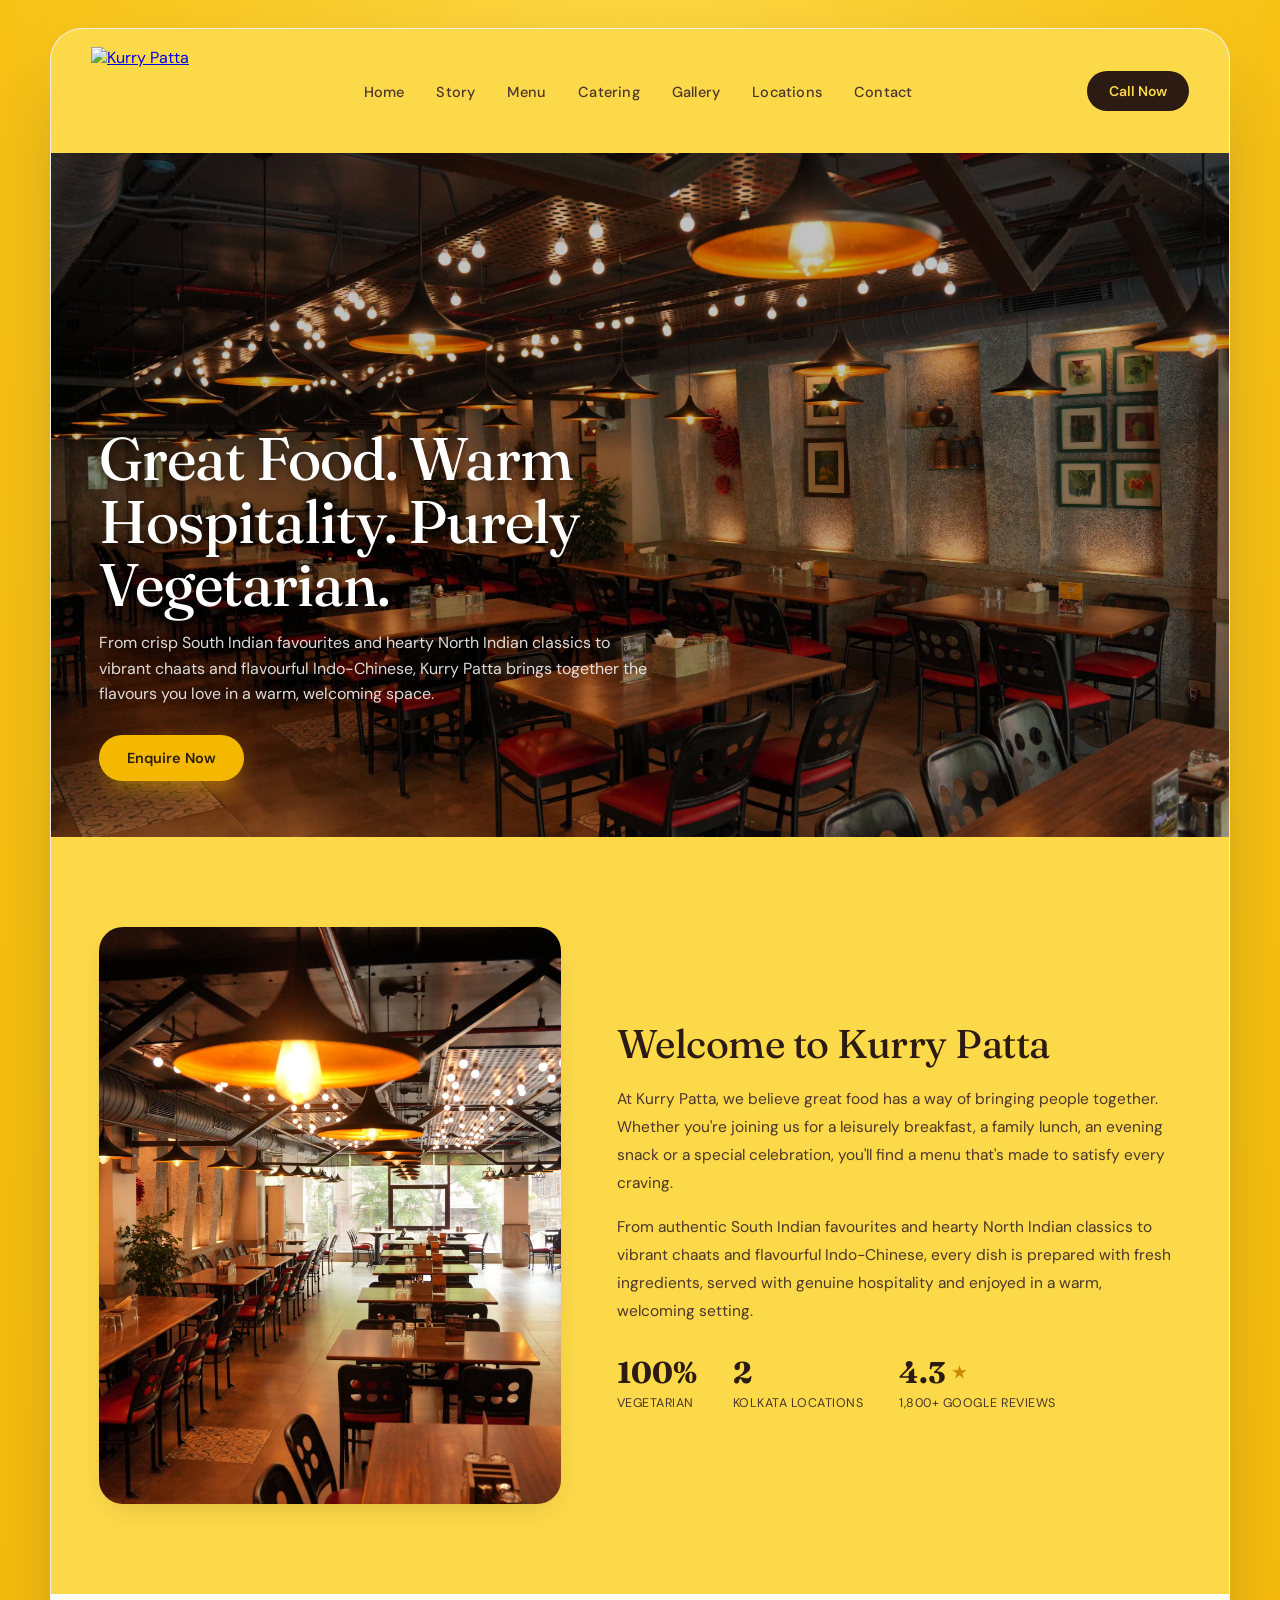
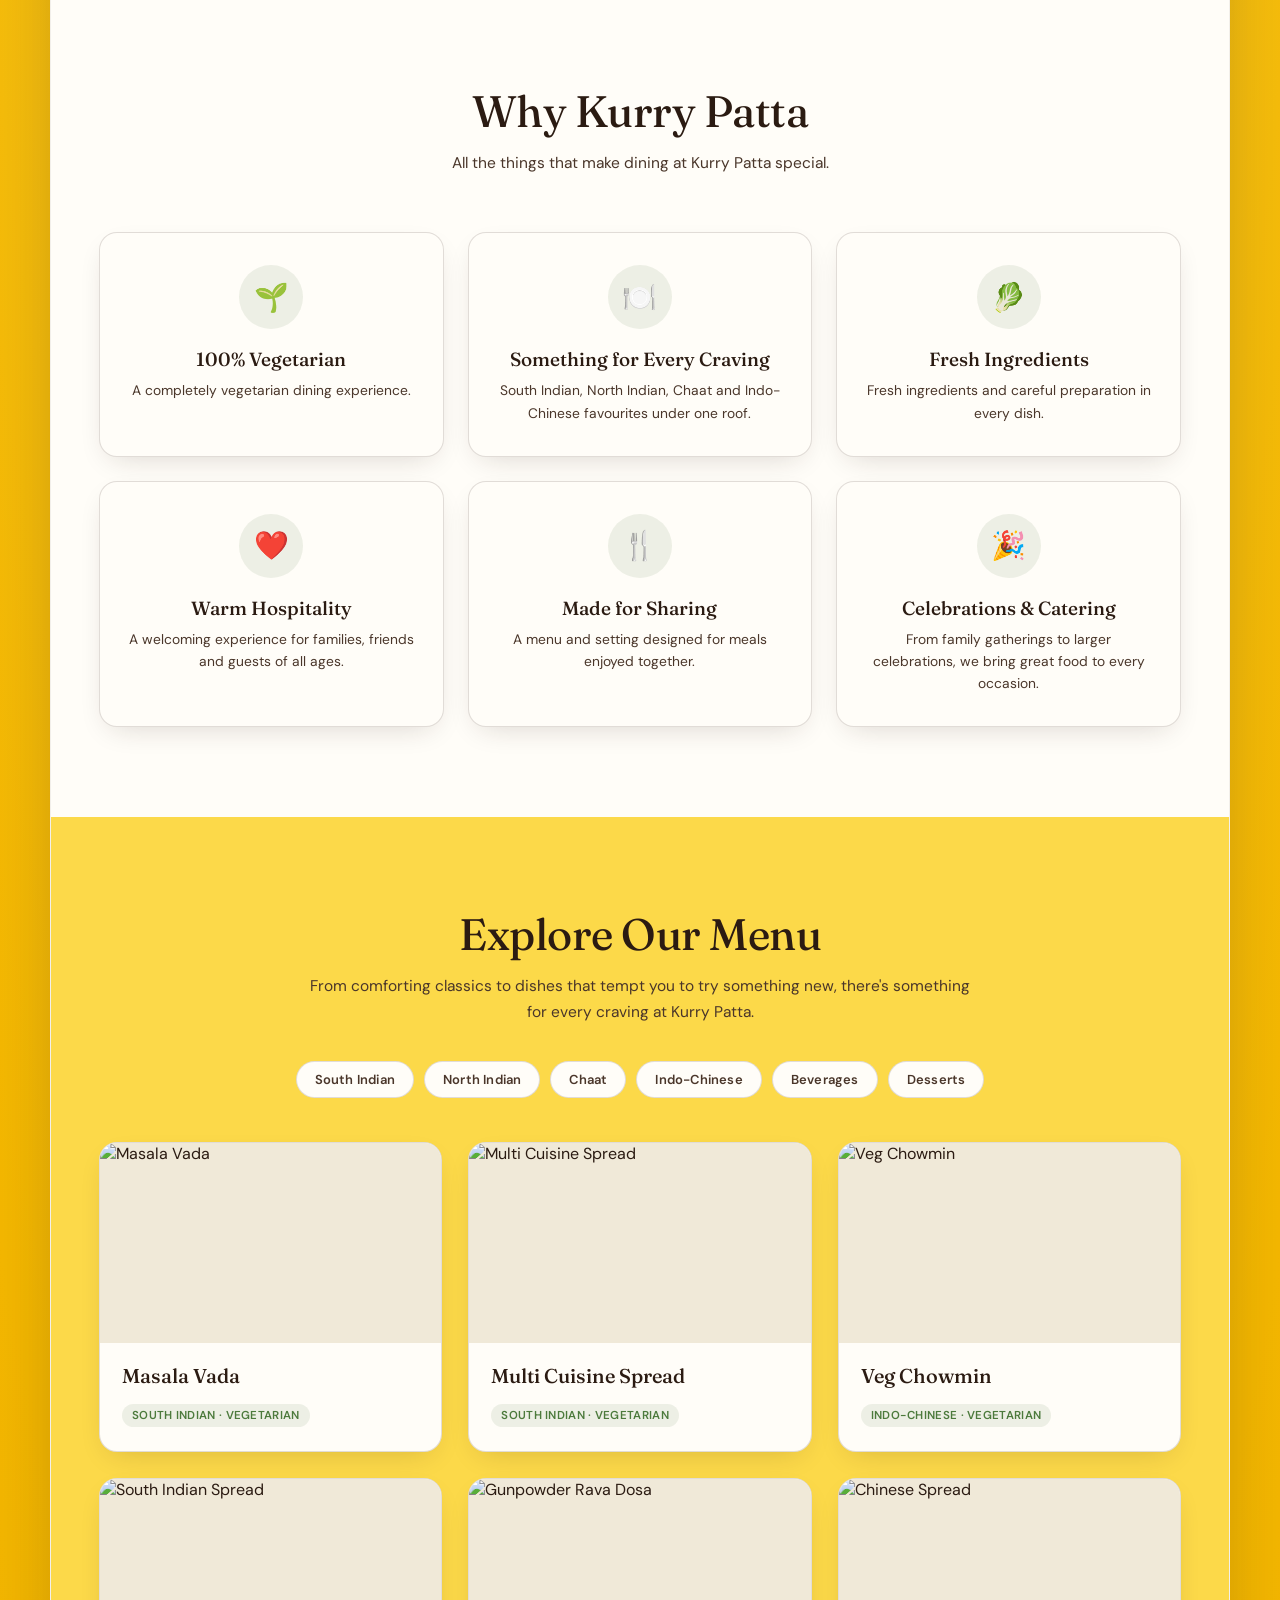
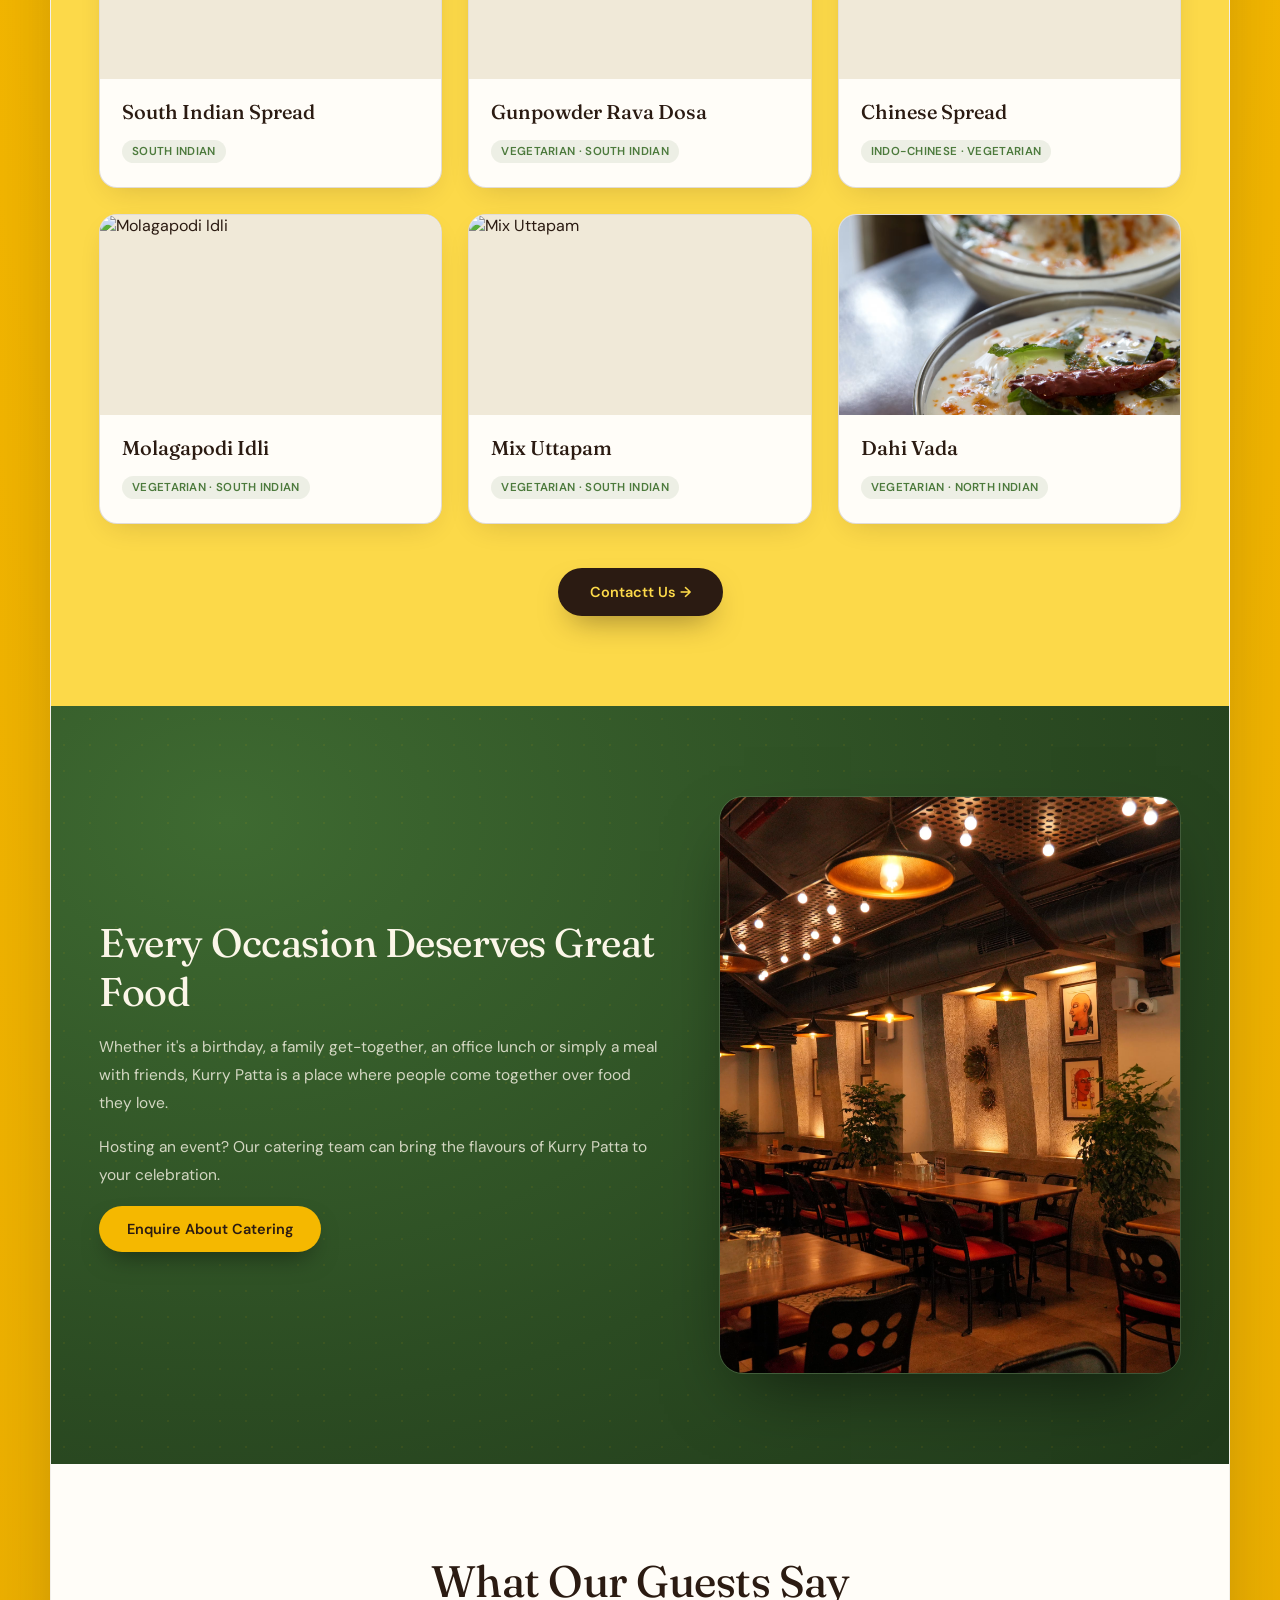
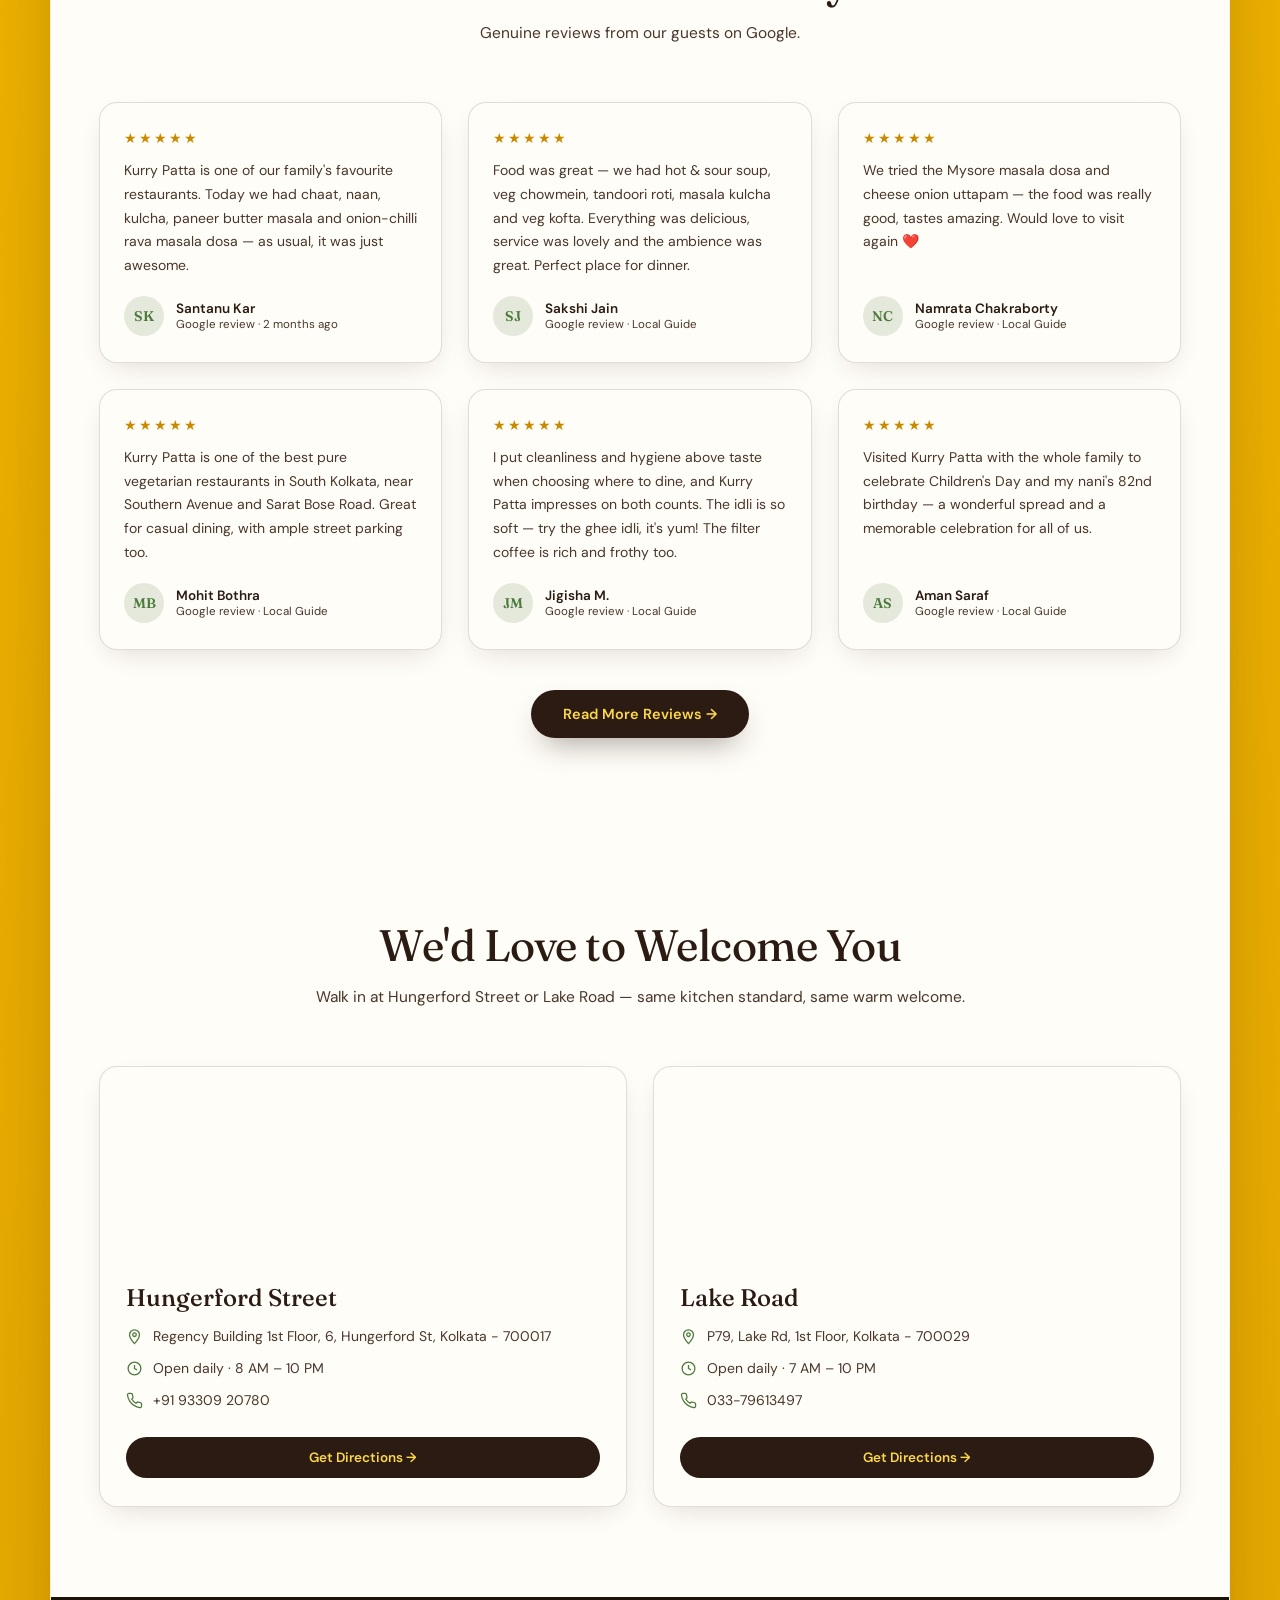
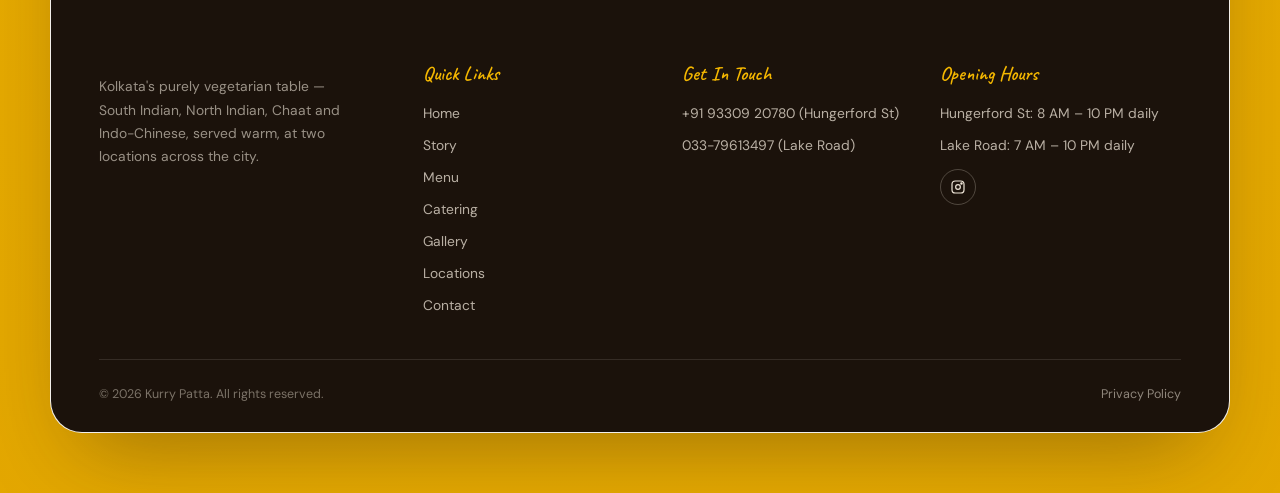
==== commit 1289f034: "Update index.html" ====
--- a/index.html
+++ b/index.html
@@ -270,7 +270,7 @@
 
     <div class="dish-card">
   <div class="dish-img">
-    <img src="/dahi-vada.avif" alt="Dahi Vada">
+    <img src="/daahi-vada.avif" alt="Dahi Vada">
   </div>
   <div class="dish-body">
     <div class="dish-top"><h3>Dahi Vada</h3></div>
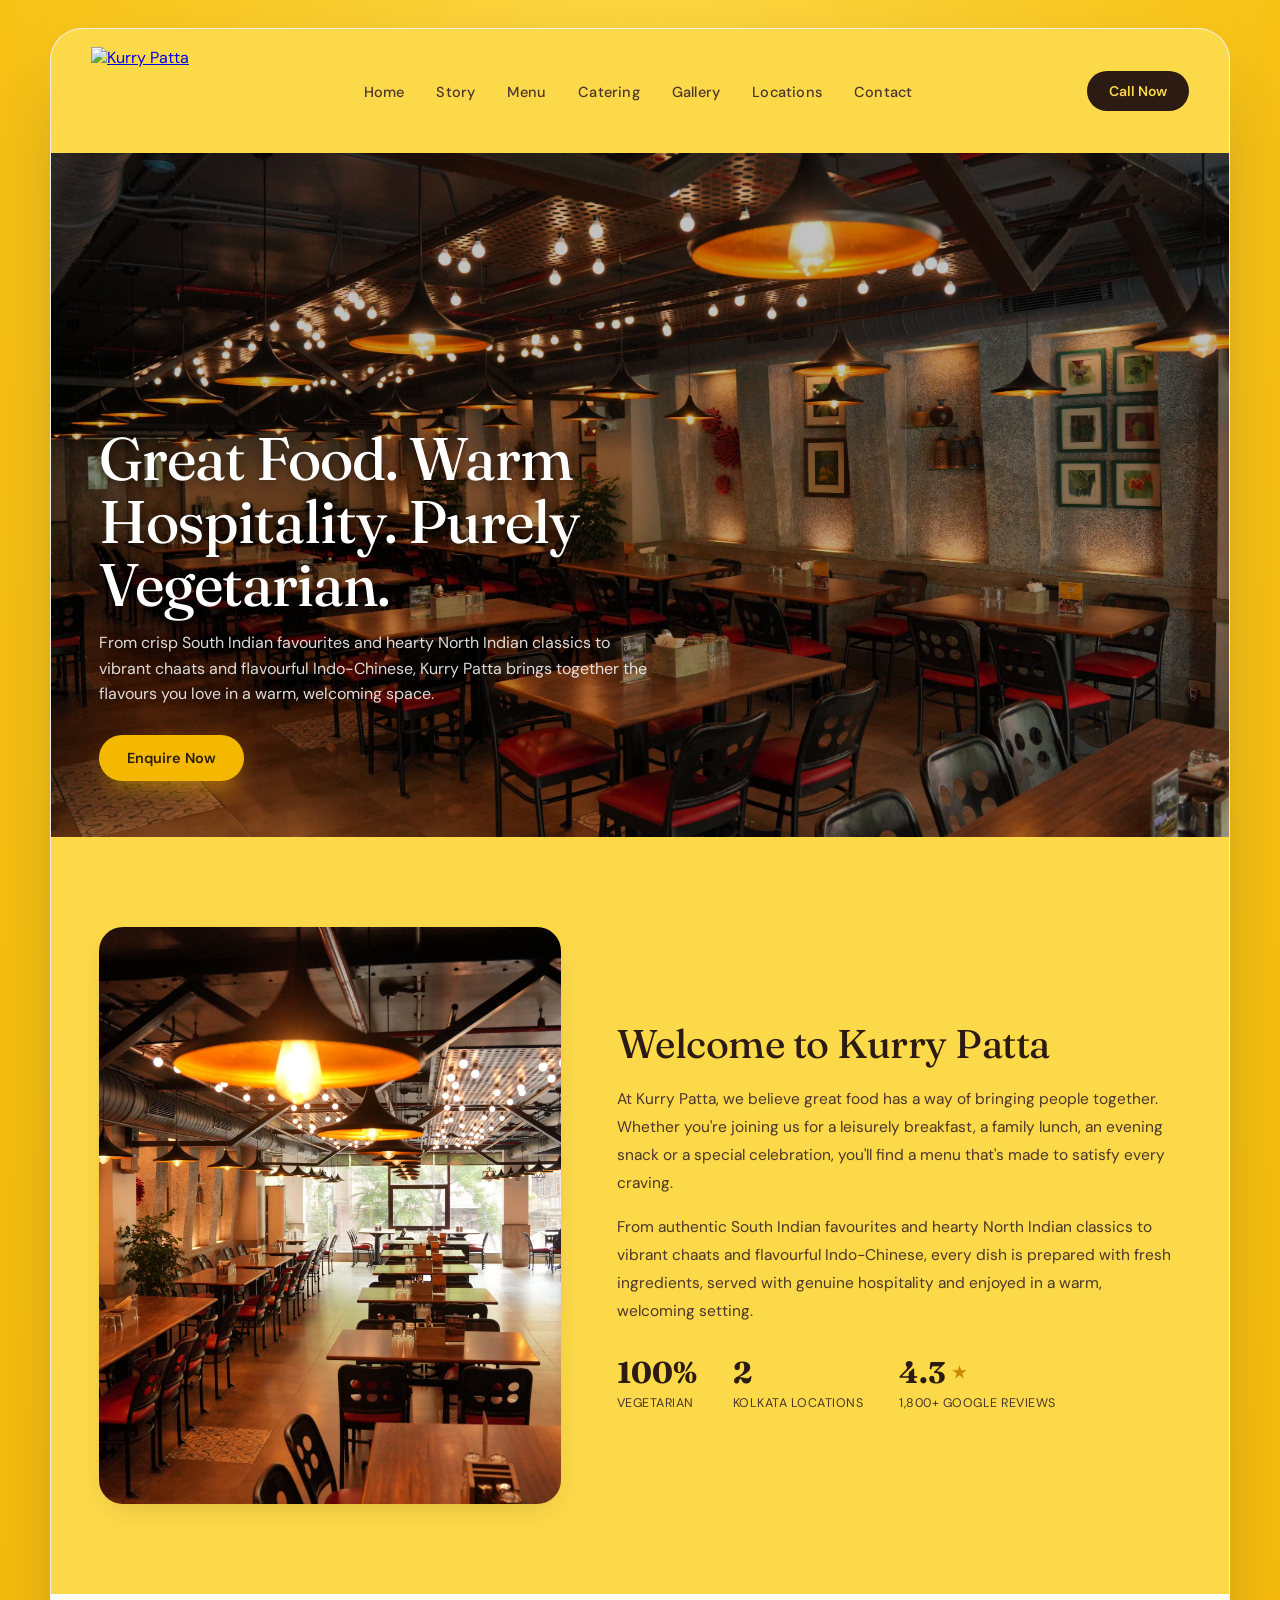
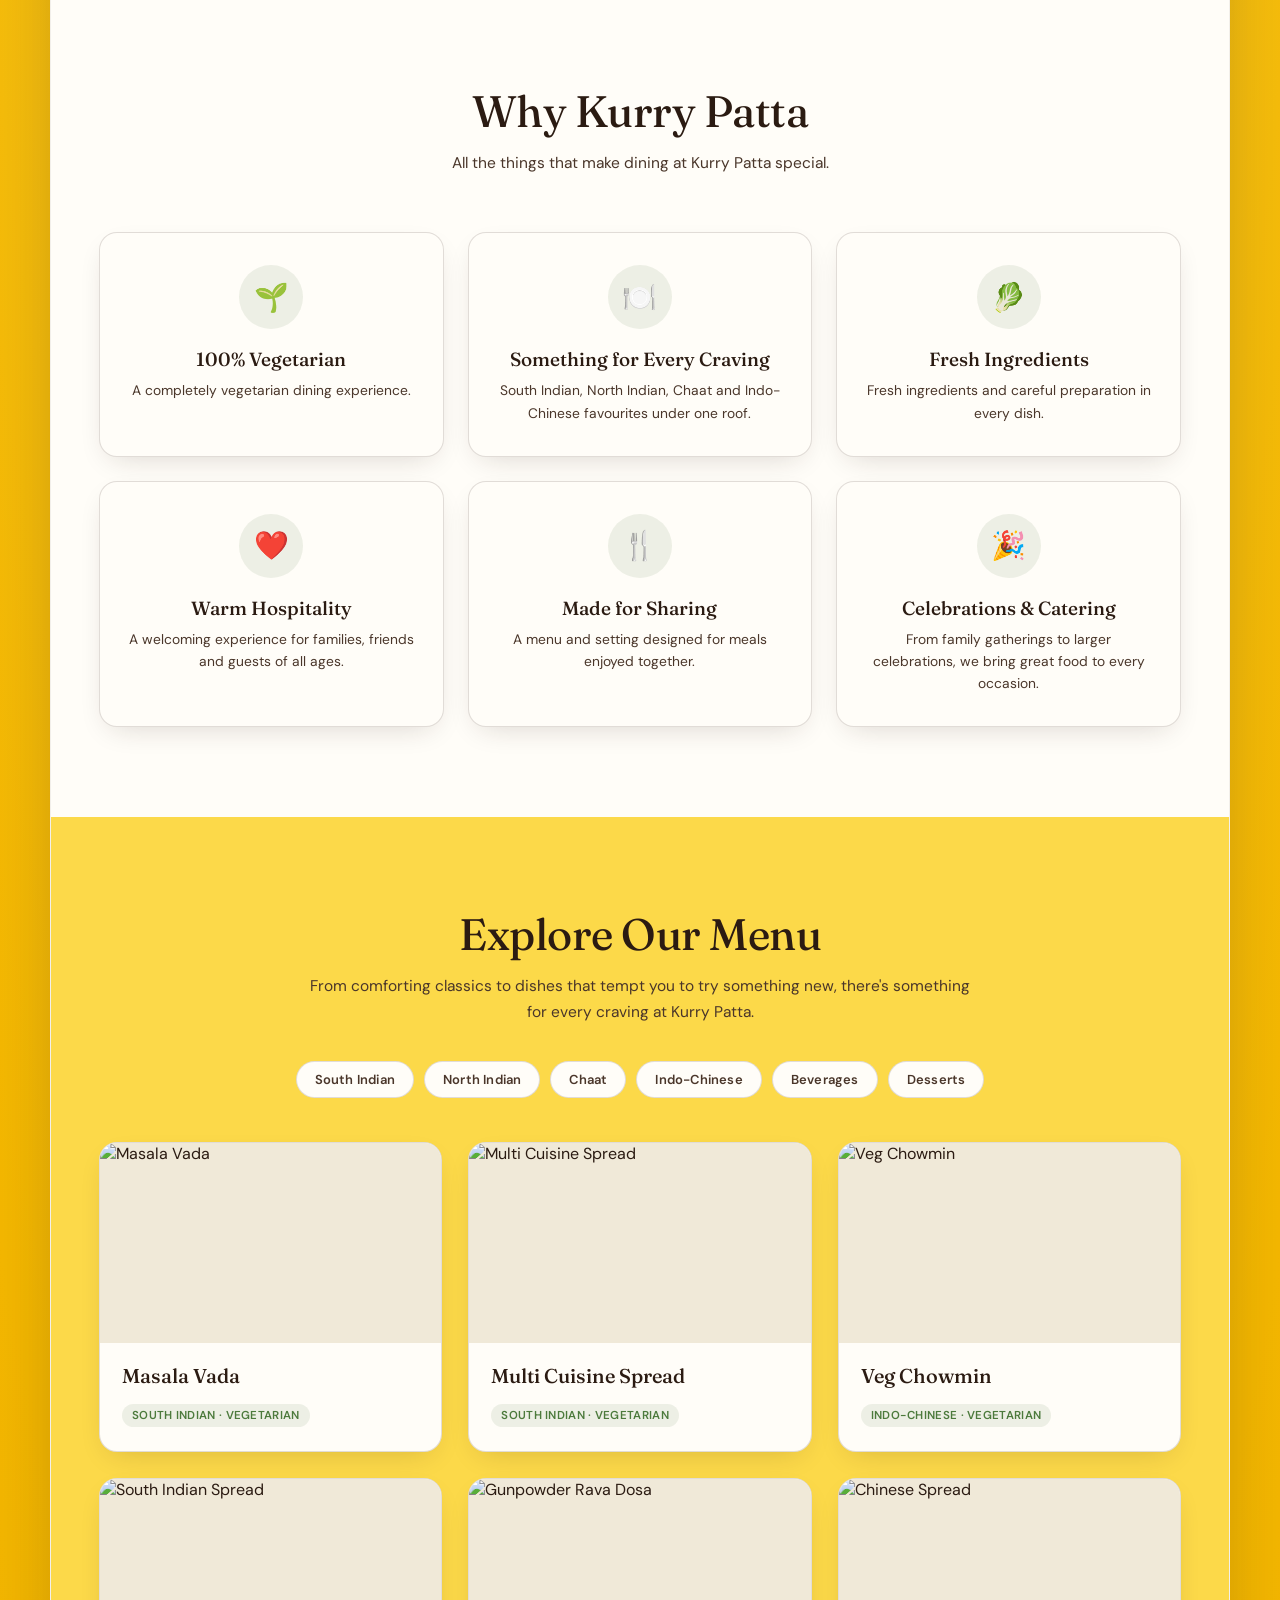
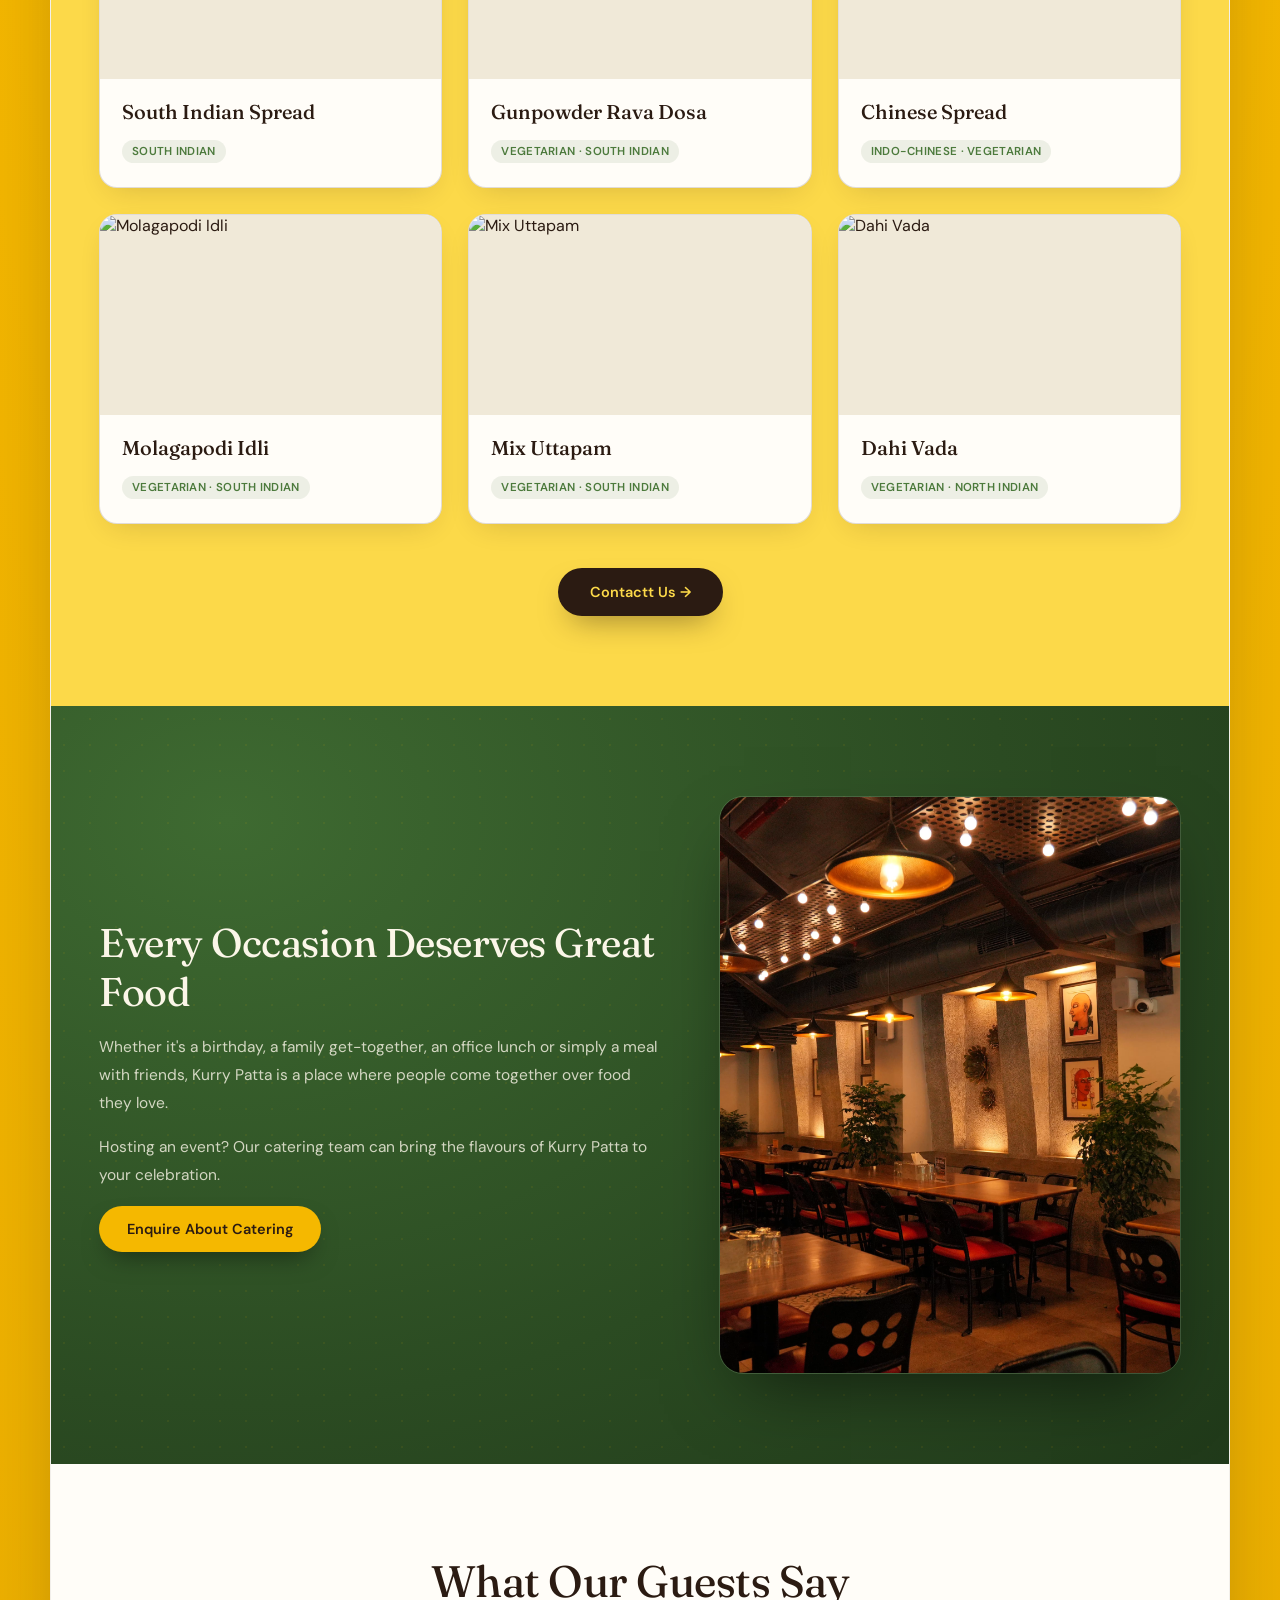
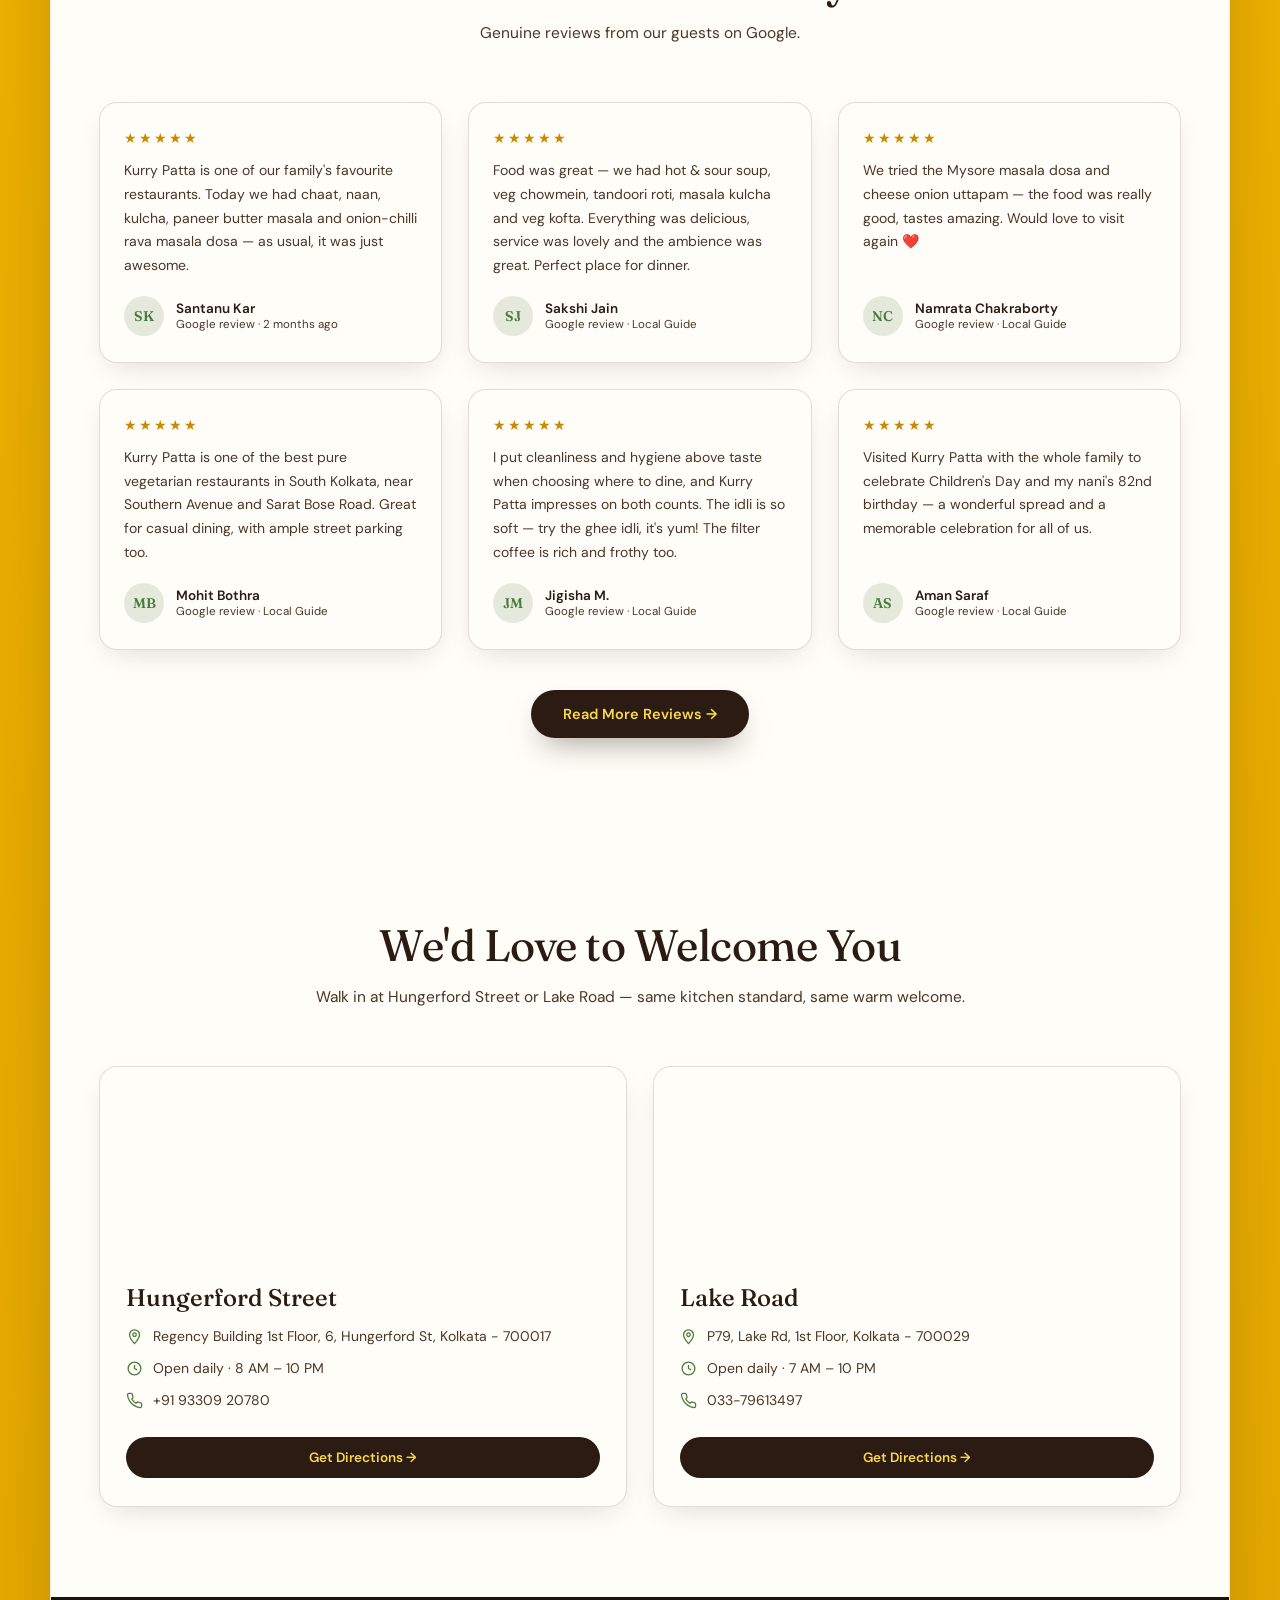
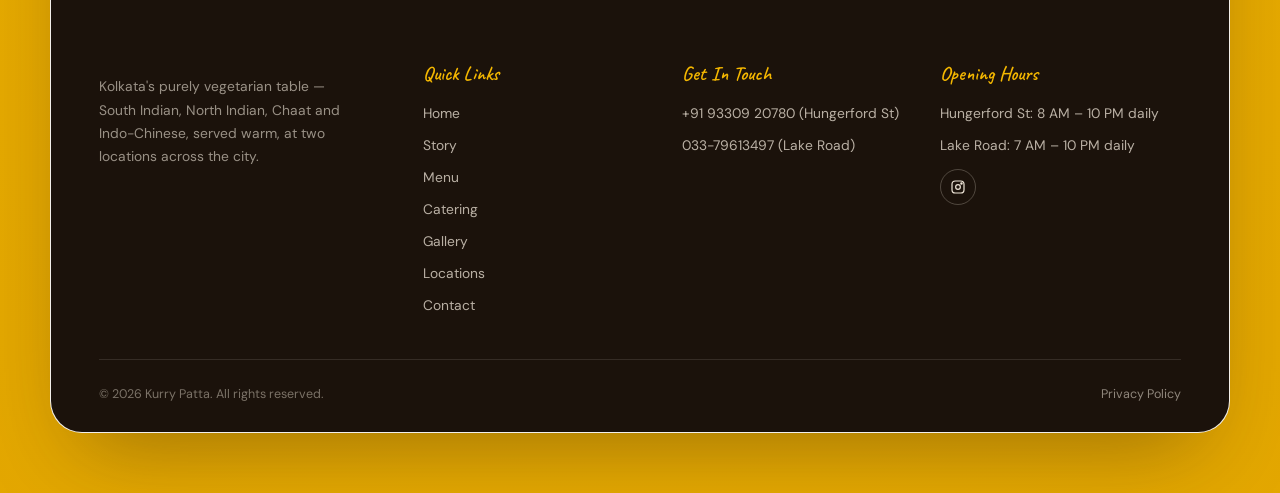
==== commit 471dc0c6: "Update index.html" ====
--- a/index.html
+++ b/index.html
@@ -270,7 +270,7 @@
 
     <div class="dish-card">
   <div class="dish-img">
-    <img src="/daahi-vada.avif" alt="Dahi Vada">
+    <img src="kurry-patta/daahi-vada.avif" alt="Dahi Vada">
   </div>
   <div class="dish-body">
     <div class="dish-top"><h3>Dahi Vada</h3></div>
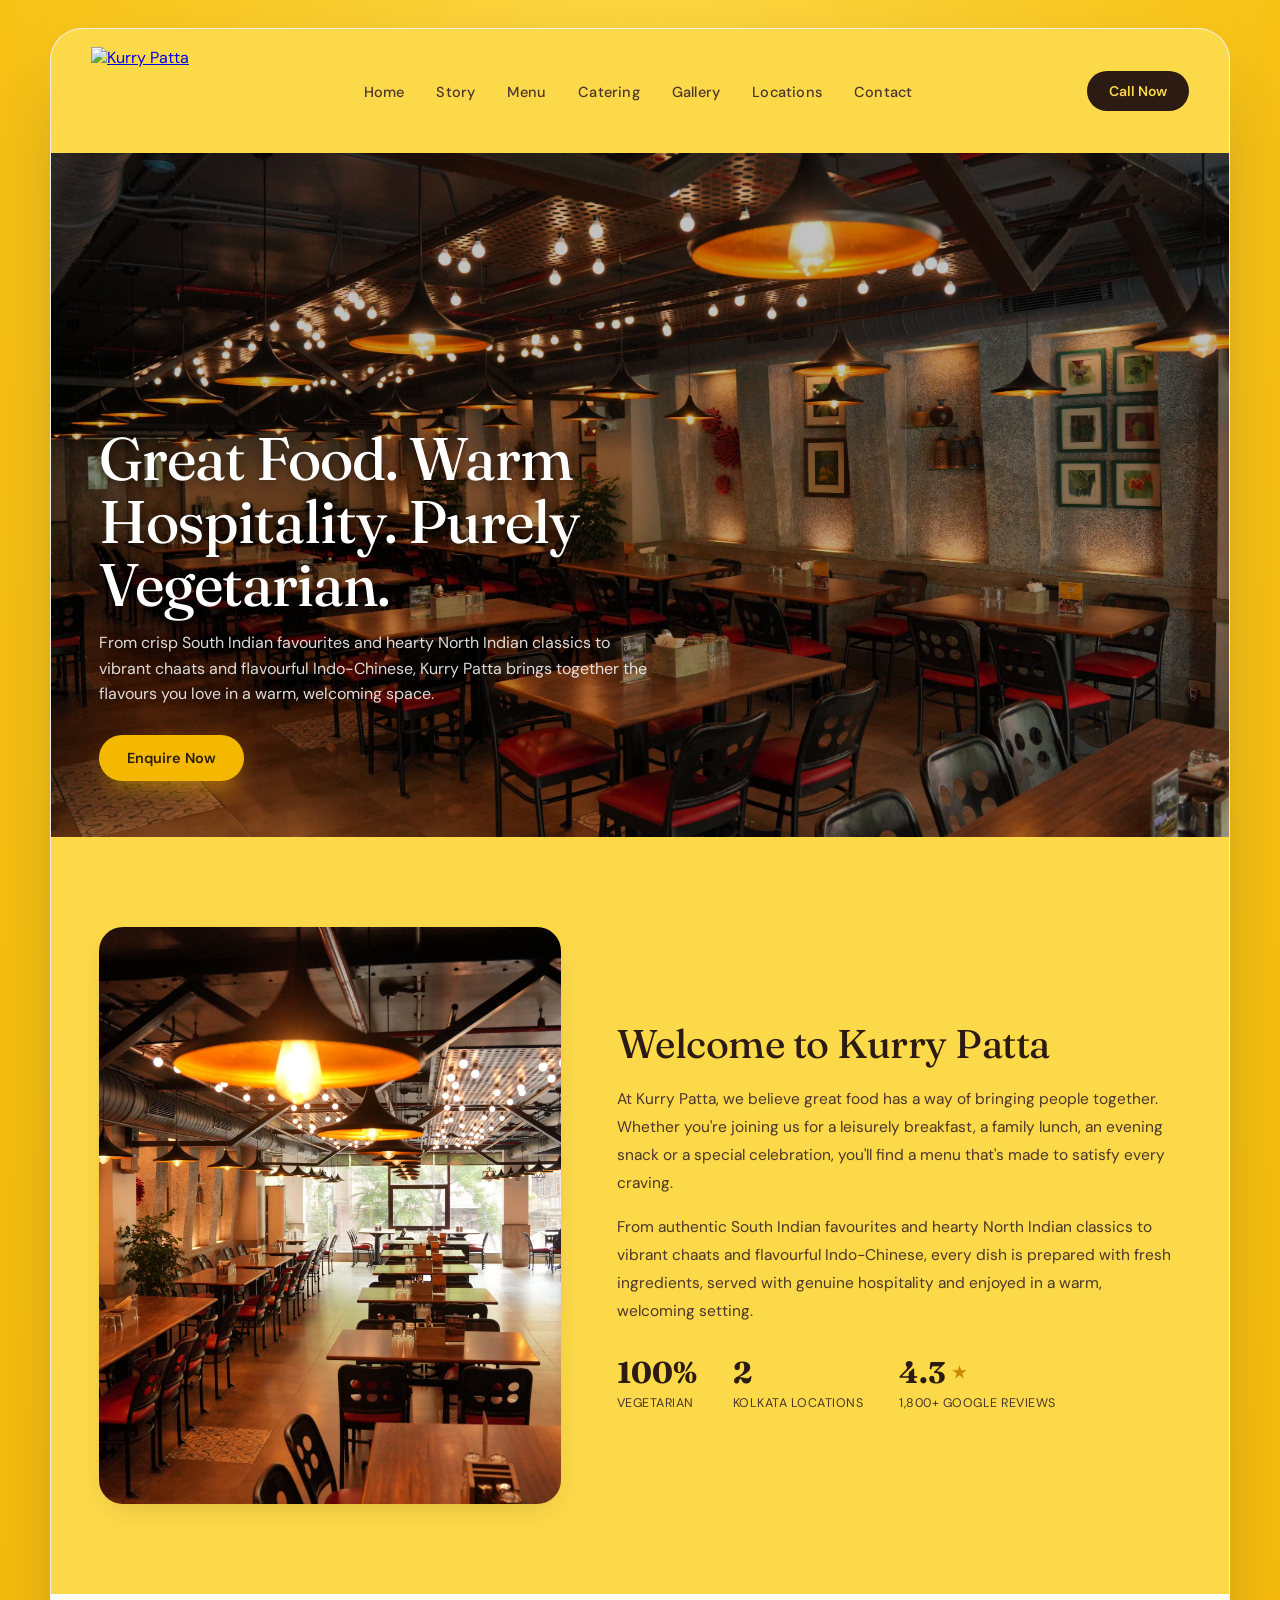
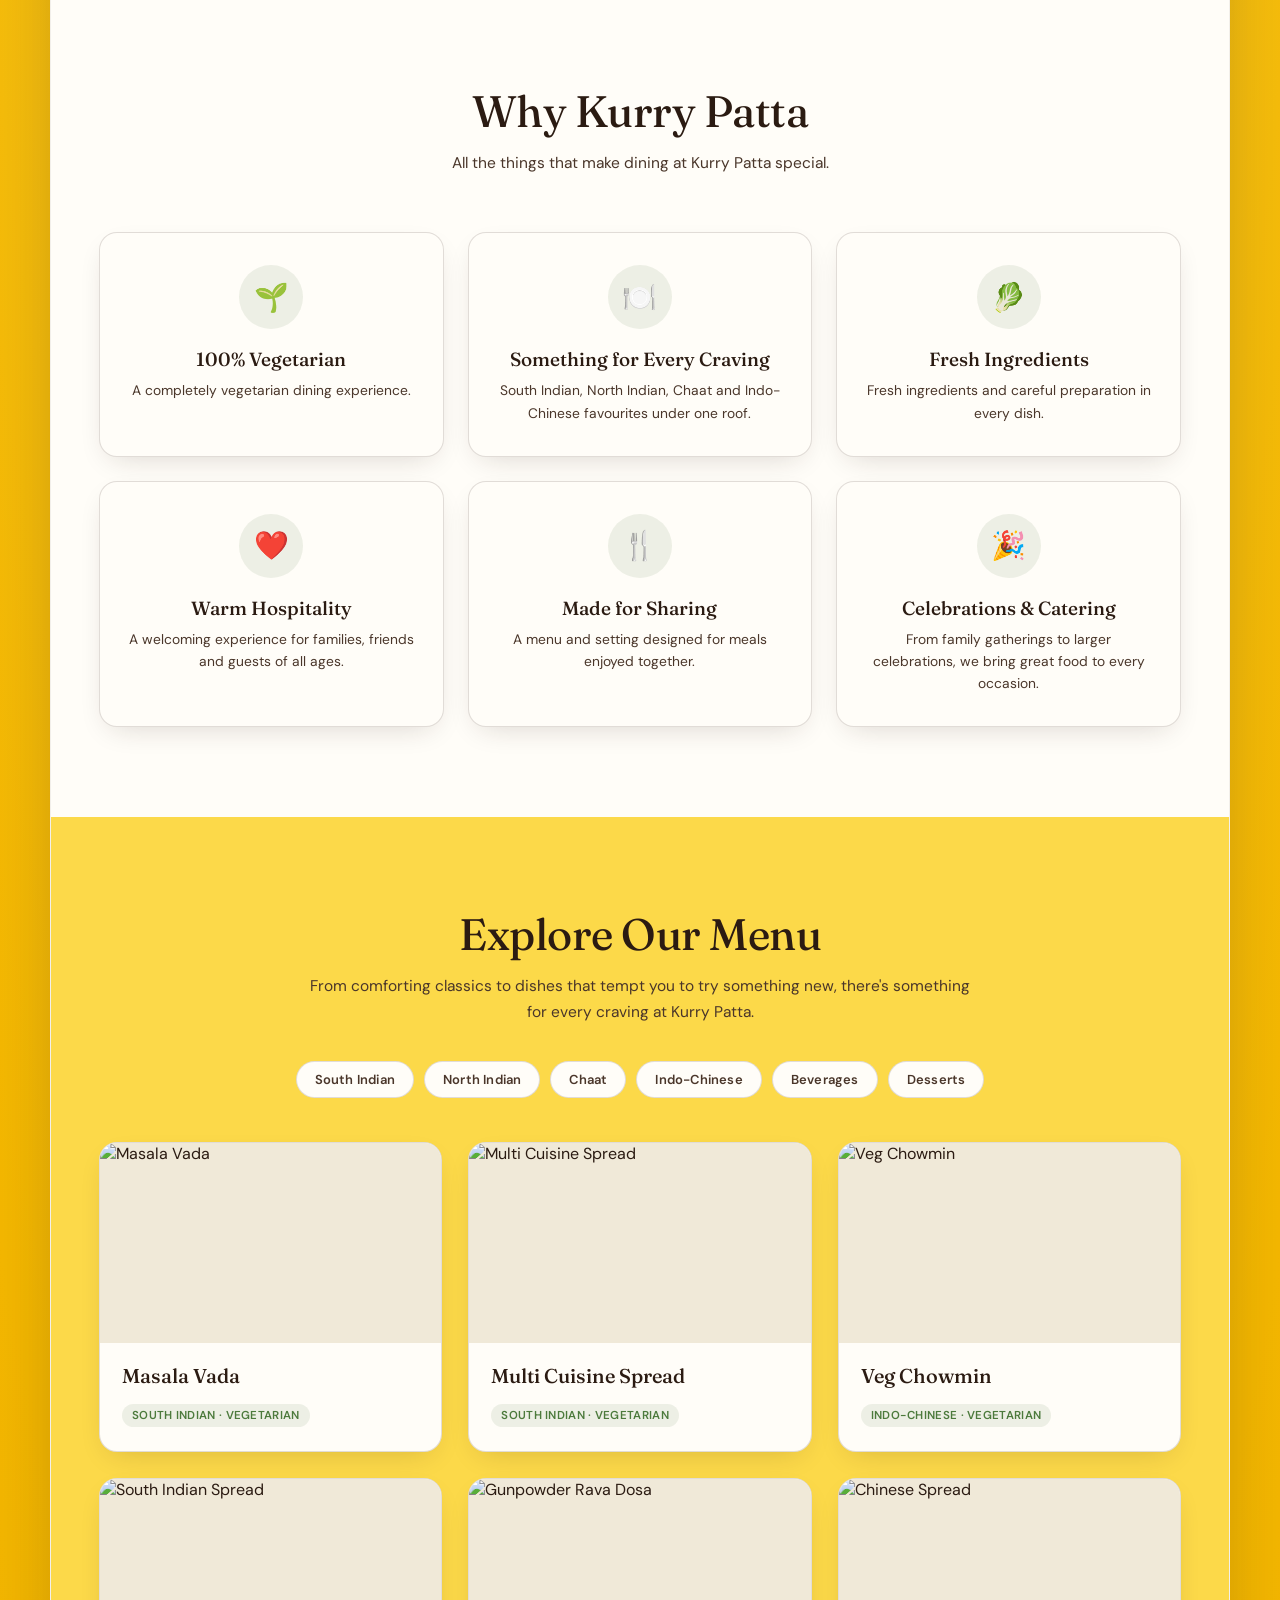
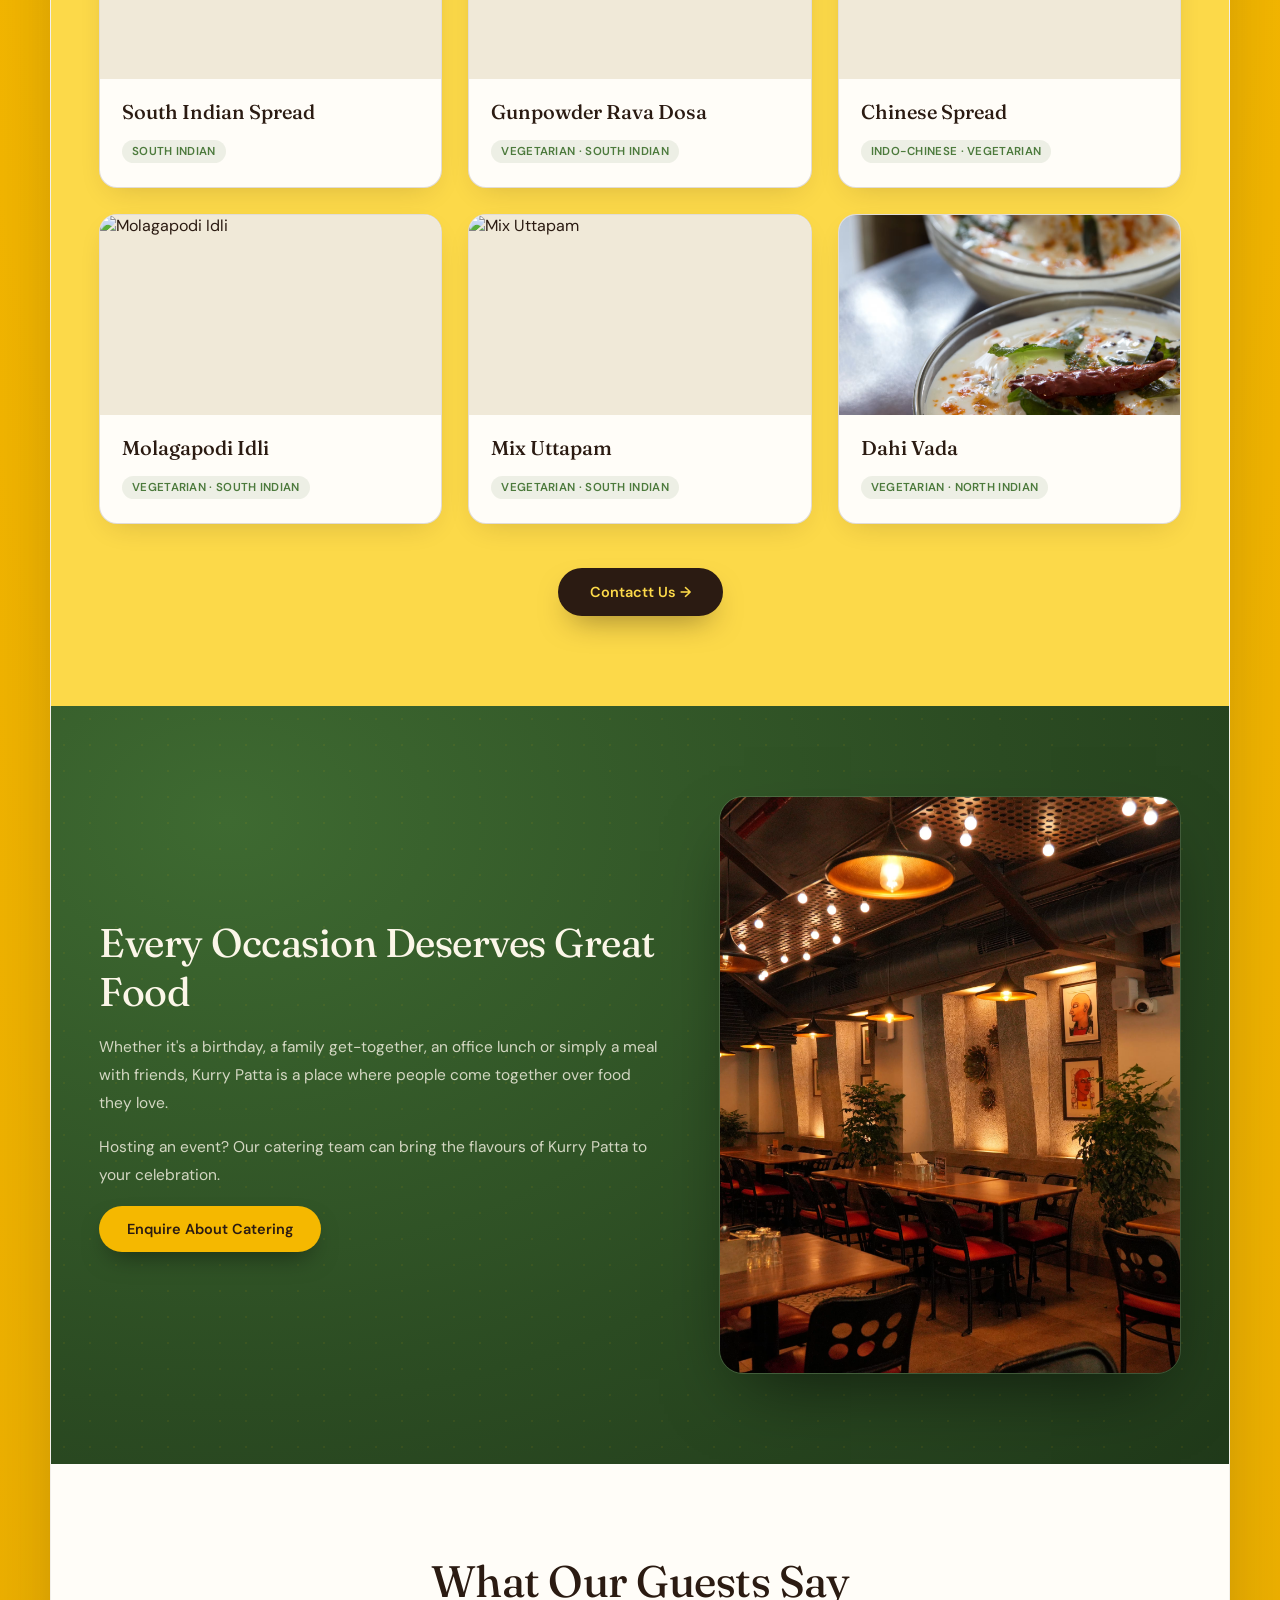
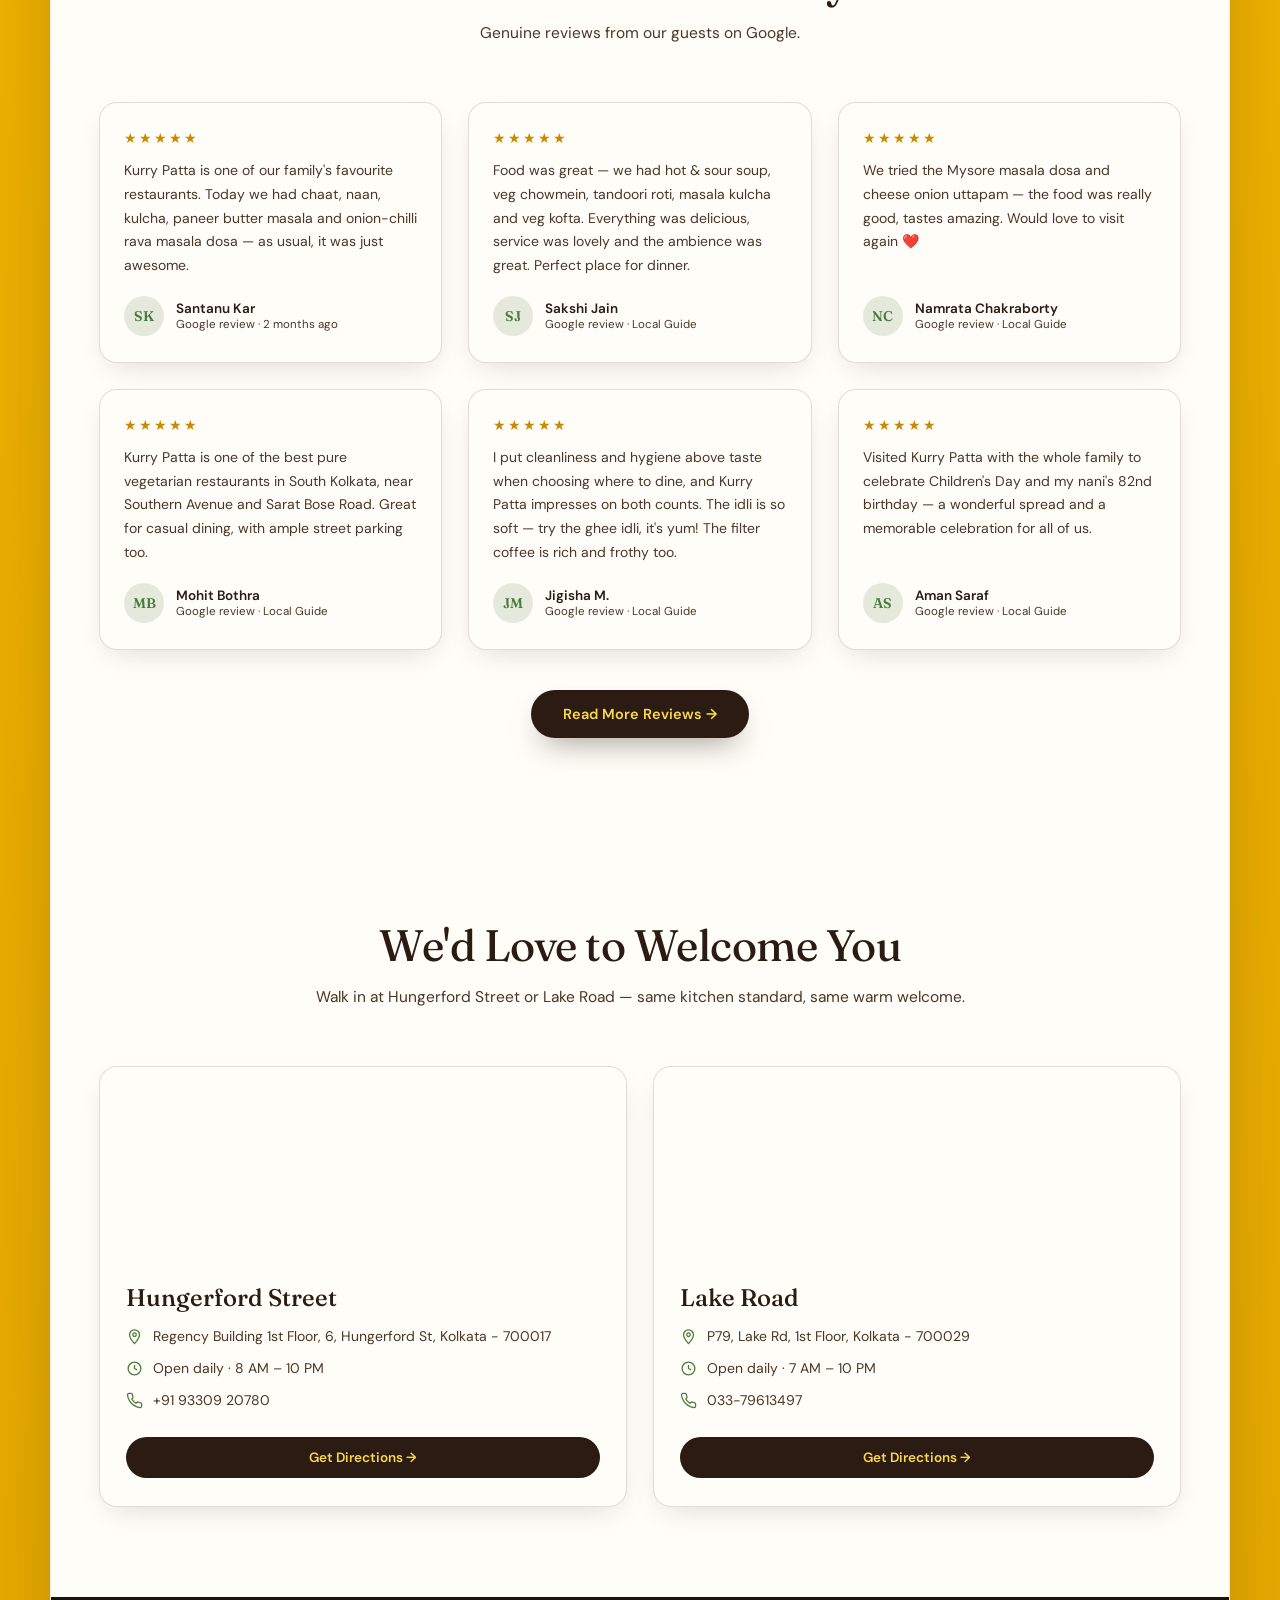
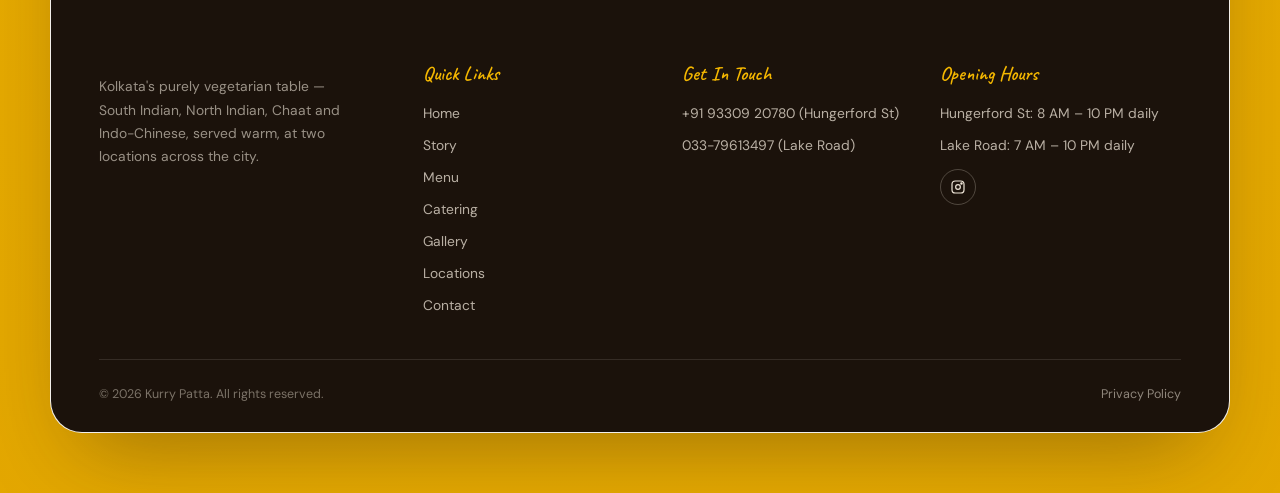
==== commit eef489d5: "Update index.html" ====
--- a/index.html
+++ b/index.html
@@ -270,7 +270,7 @@
 
     <div class="dish-card">
   <div class="dish-img">
-    <img src="kurry-patta/daahi-vada.avif" alt="Dahi Vada">
+    <img src="https://ritam1997-sudo.github.io/kurry-patta/daahi-vada.avif" alt="Dahi Vada">
   </div>
   <div class="dish-body">
     <div class="dish-top"><h3>Dahi Vada</h3></div>
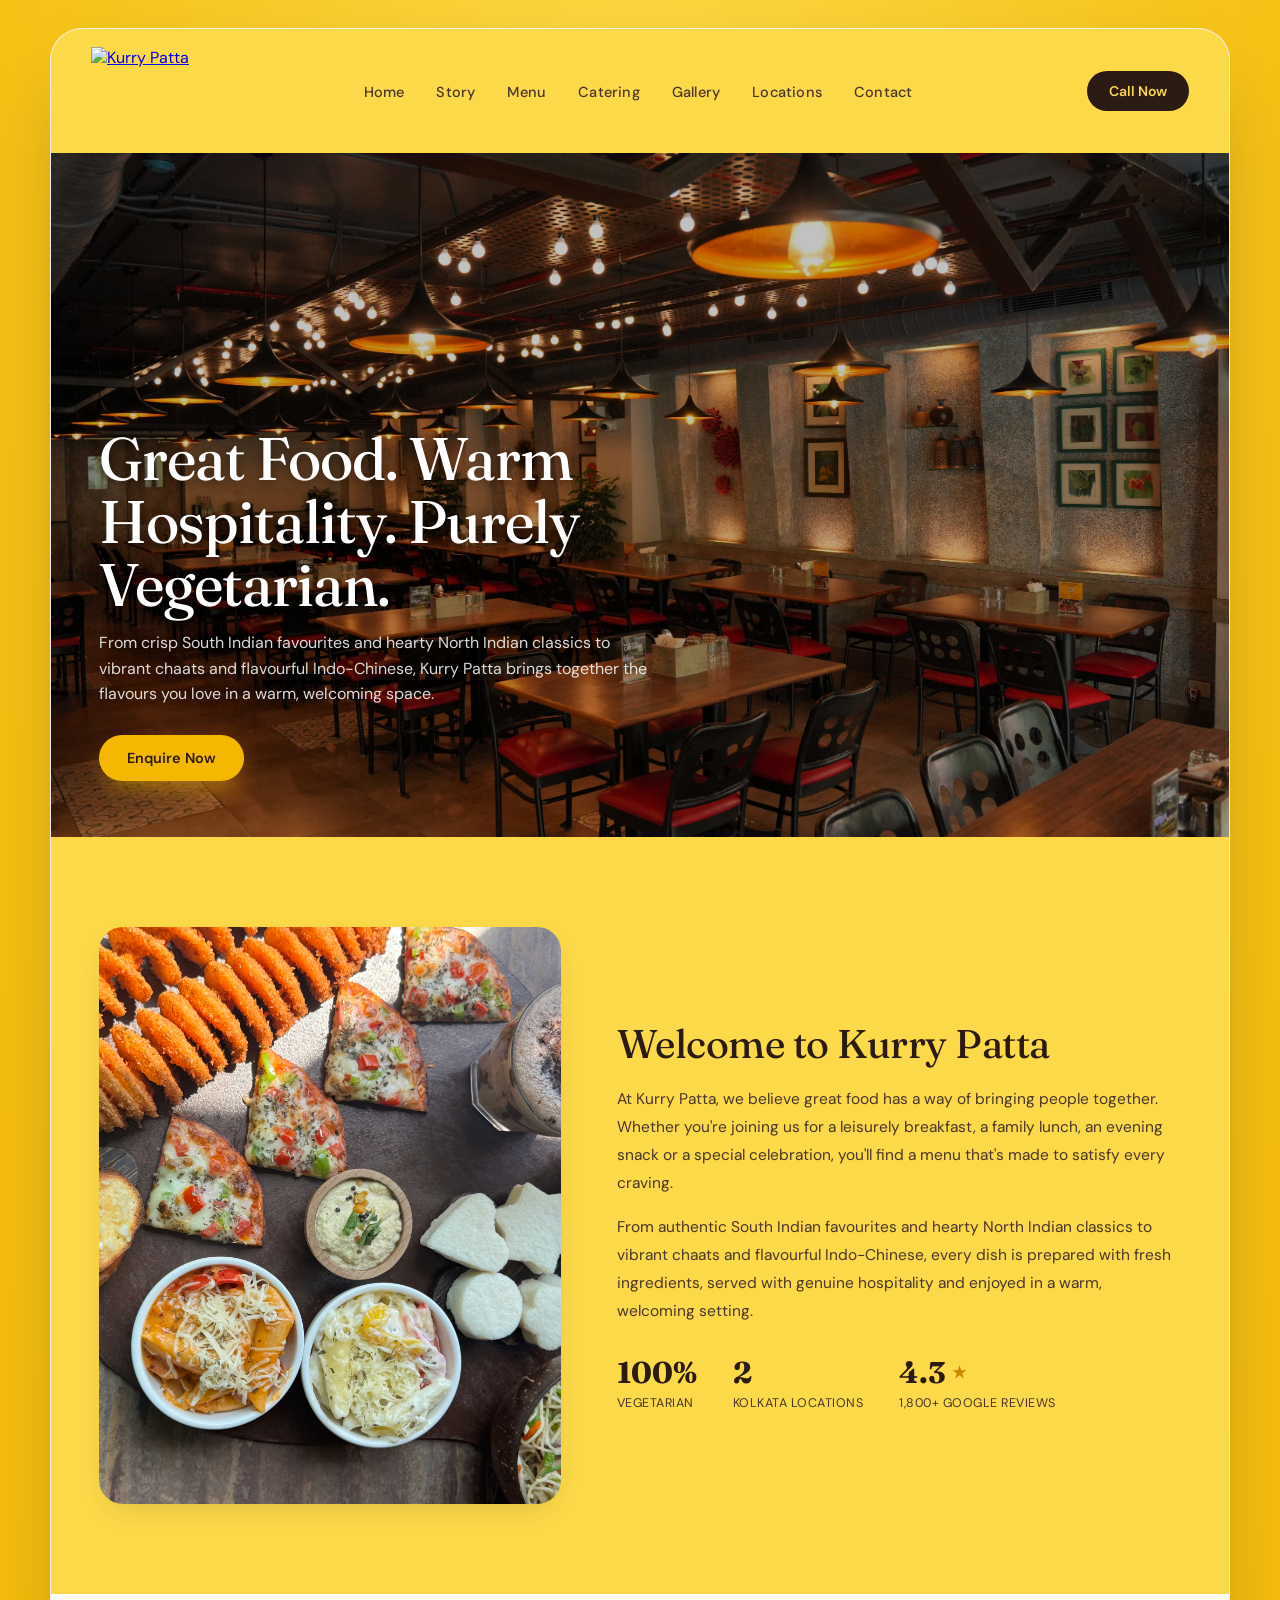
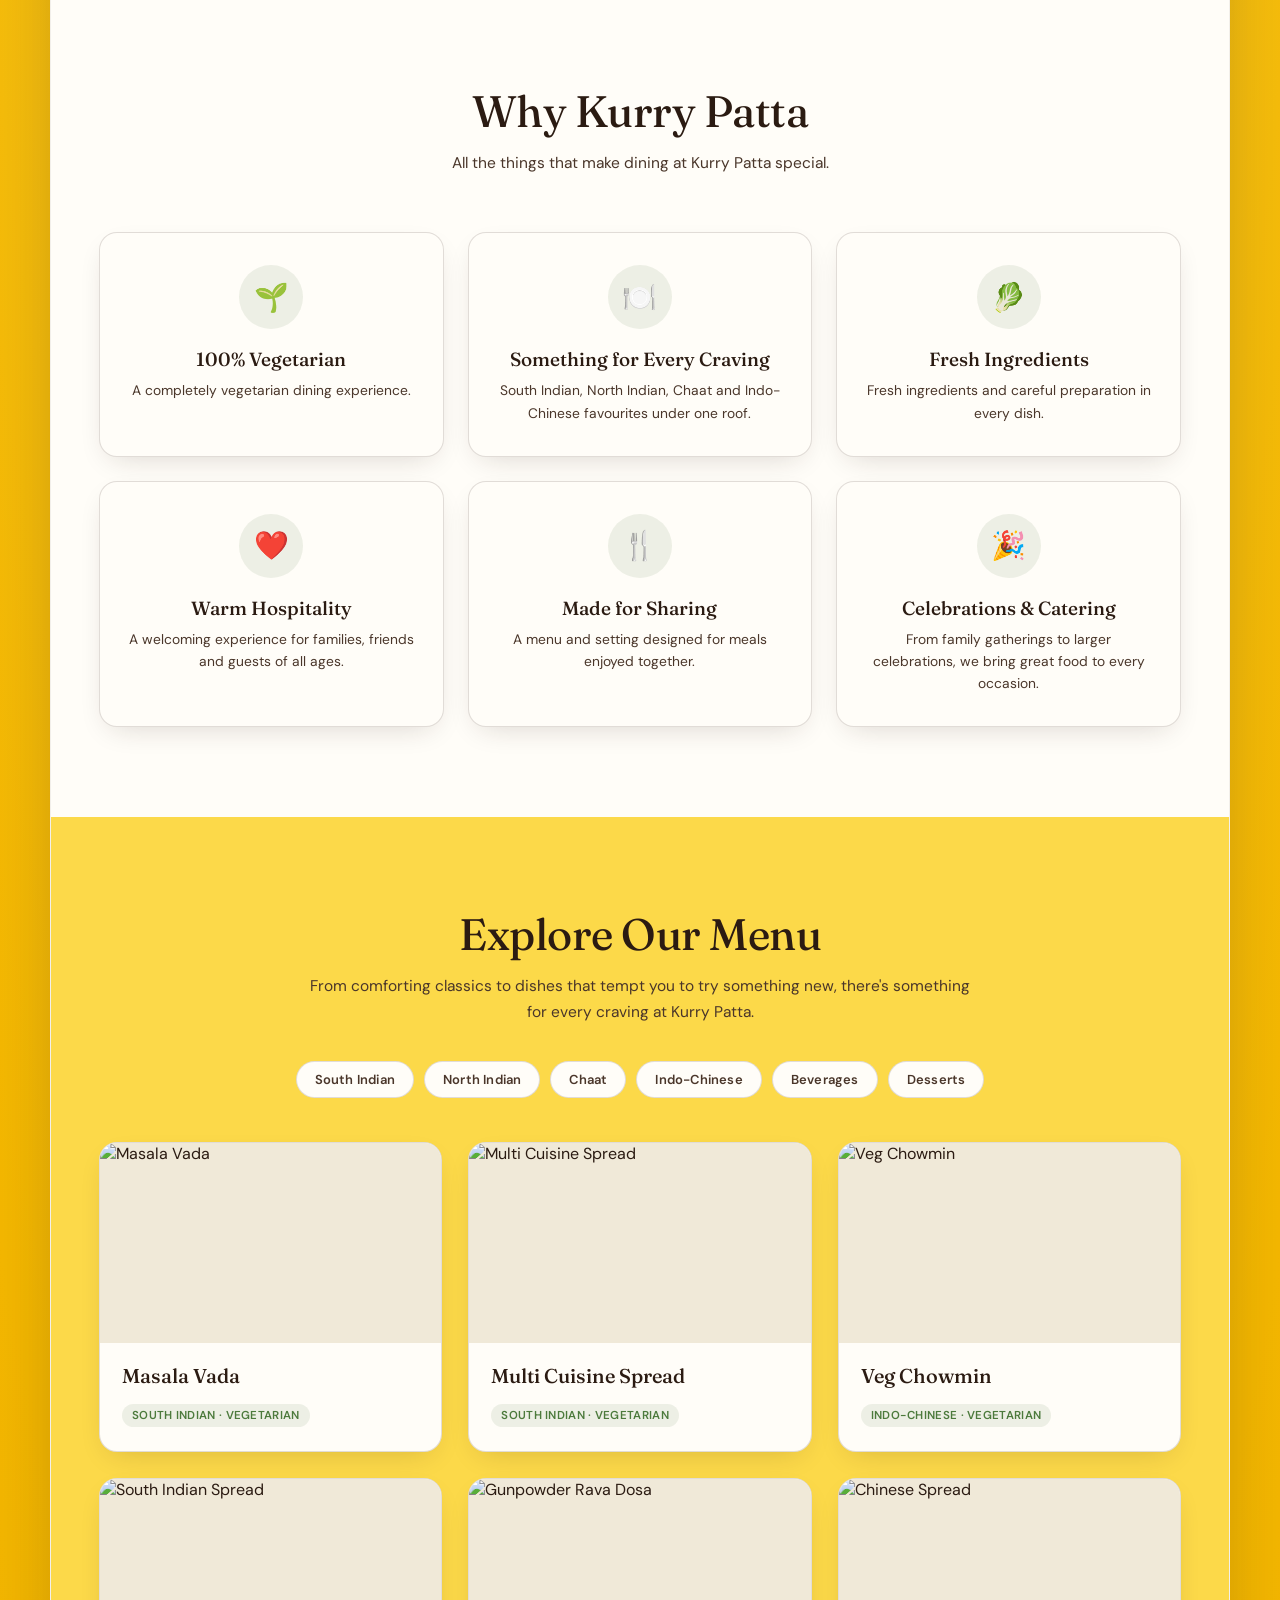
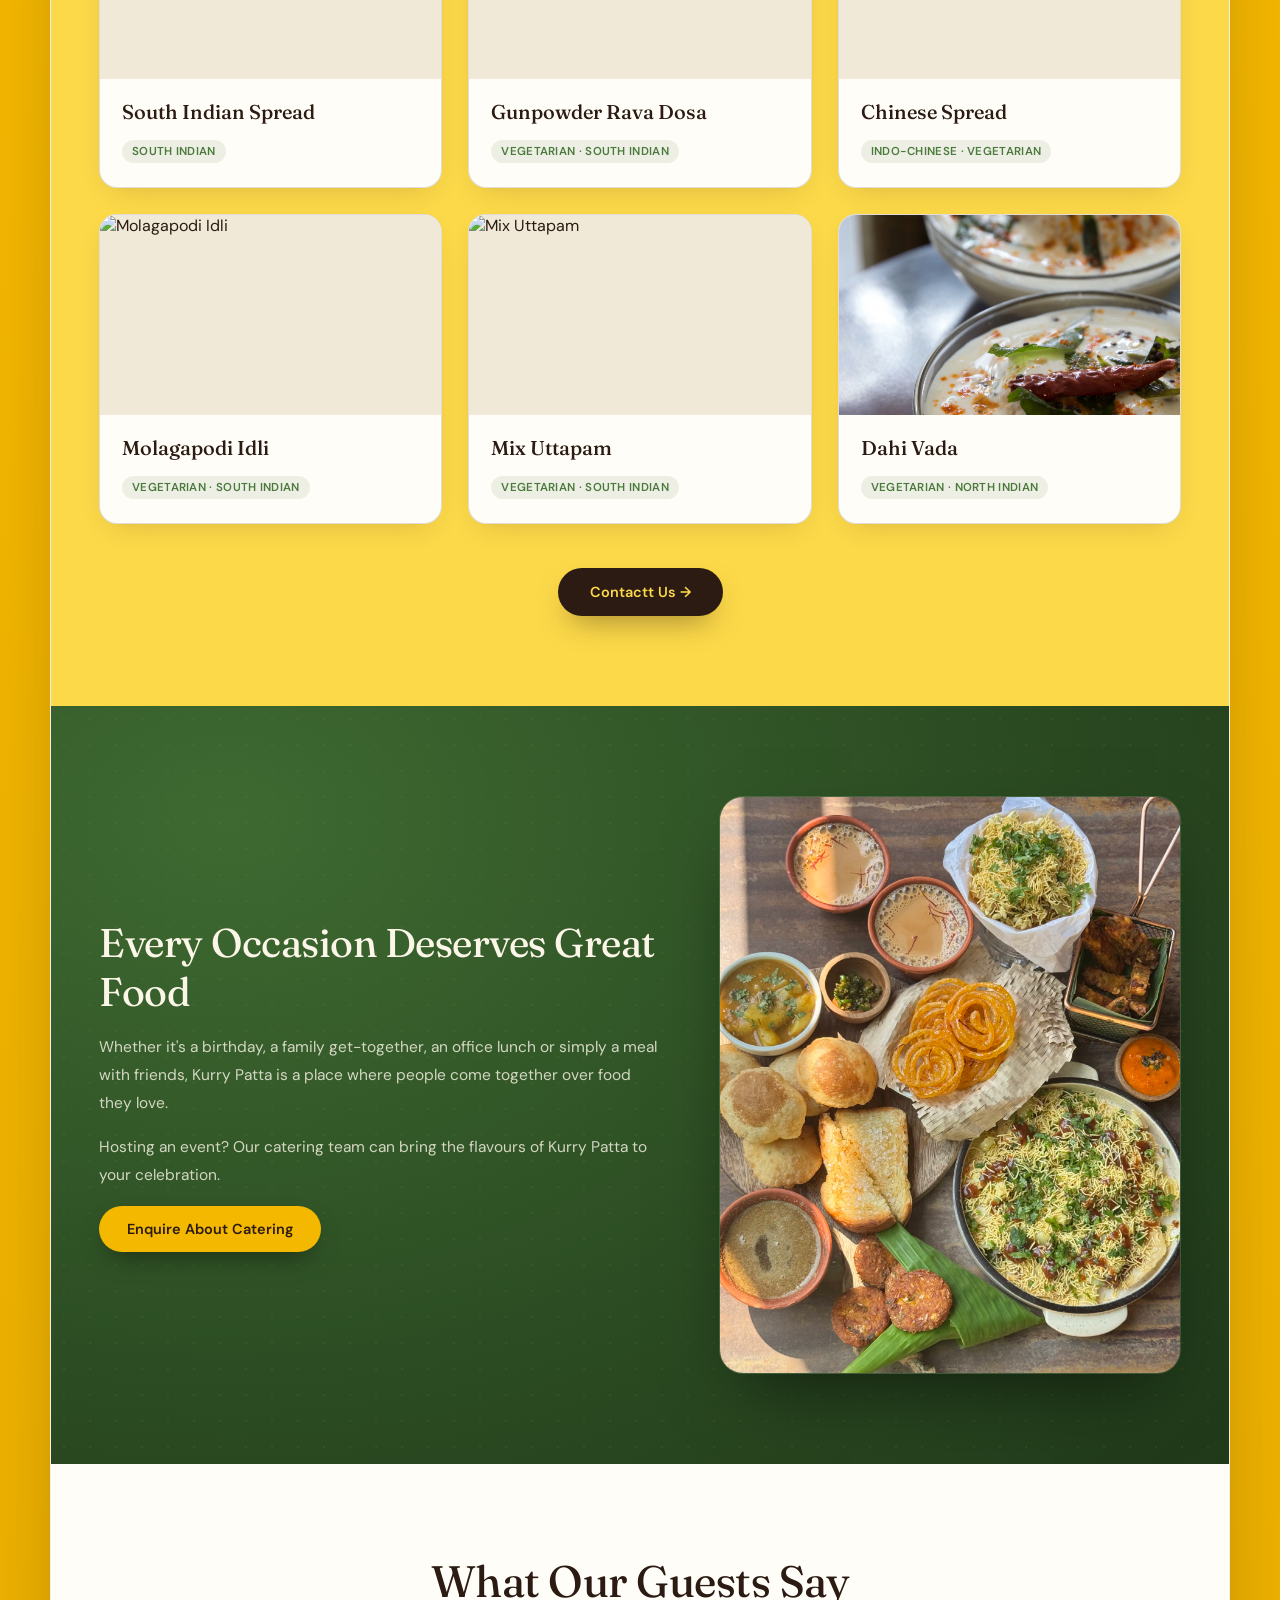
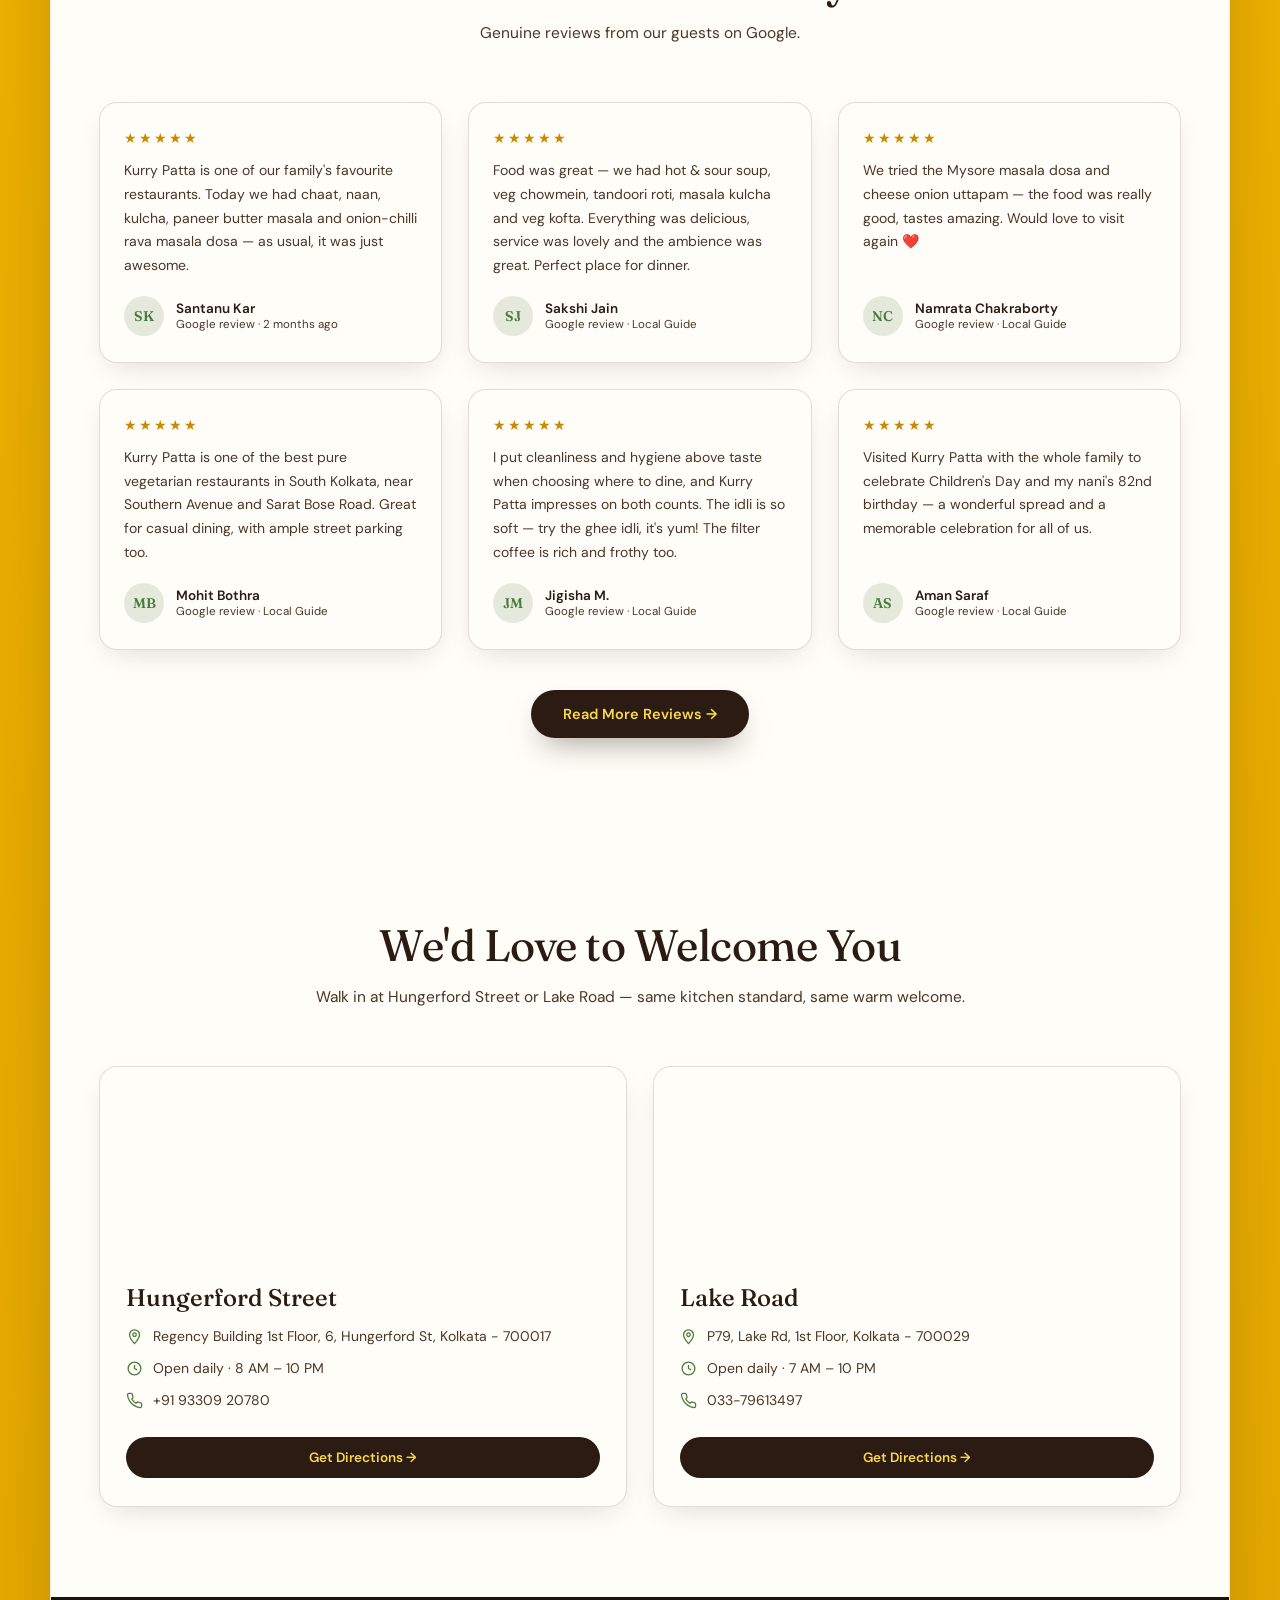
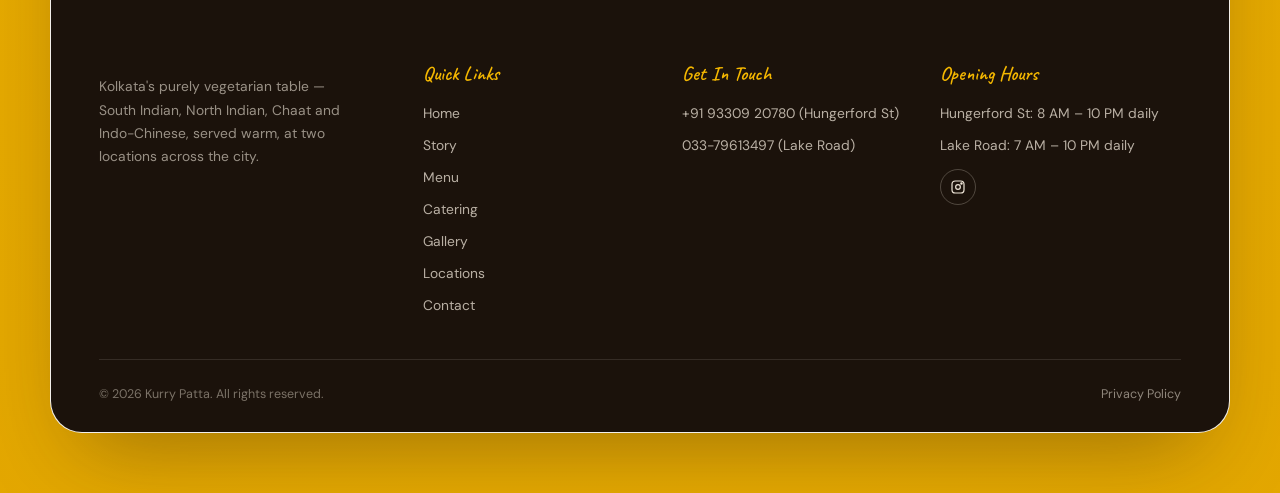
==== commit 66c4a68f: "Update index.html" ====
--- a/index.html
+++ b/index.html
@@ -115,7 +115,7 @@
   <section class="welcome" id="welcome">
     <div class="welcome-wrap">
       <div class="welcome-art">
-        <img src="https://ritam1997-sudo.github.io/kurry-patta/kurry-in-1.avif" alt="Inside Kurry Patta">
+        <img src="https://ritam1997-sudo.github.io/kurry-patta/catering-1.avif" alt="Inside Kurry Patta">
       </div>
       <div class="welcome-copy">
         <h2>Welcome to Kurry Patta</h2>
@@ -299,7 +299,7 @@
         </div>
       </div>
       <div class="celebrate-art">
-        <img src="https://ritam1997-sudo.github.io/kurry-patta/kurry-in-2.avif" alt="Celebrations and gatherings at Kurry Patta">
+        <img src="https://ritam1997-sudo.github.io/kurry-patta/catering-2.avif" alt="Celebrations and gatherings at Kurry Patta">
         <!-- PENDING: replace with an actual Kurry Patta catering/celebration photo from client's shared folder -->
       </div>
     </div>
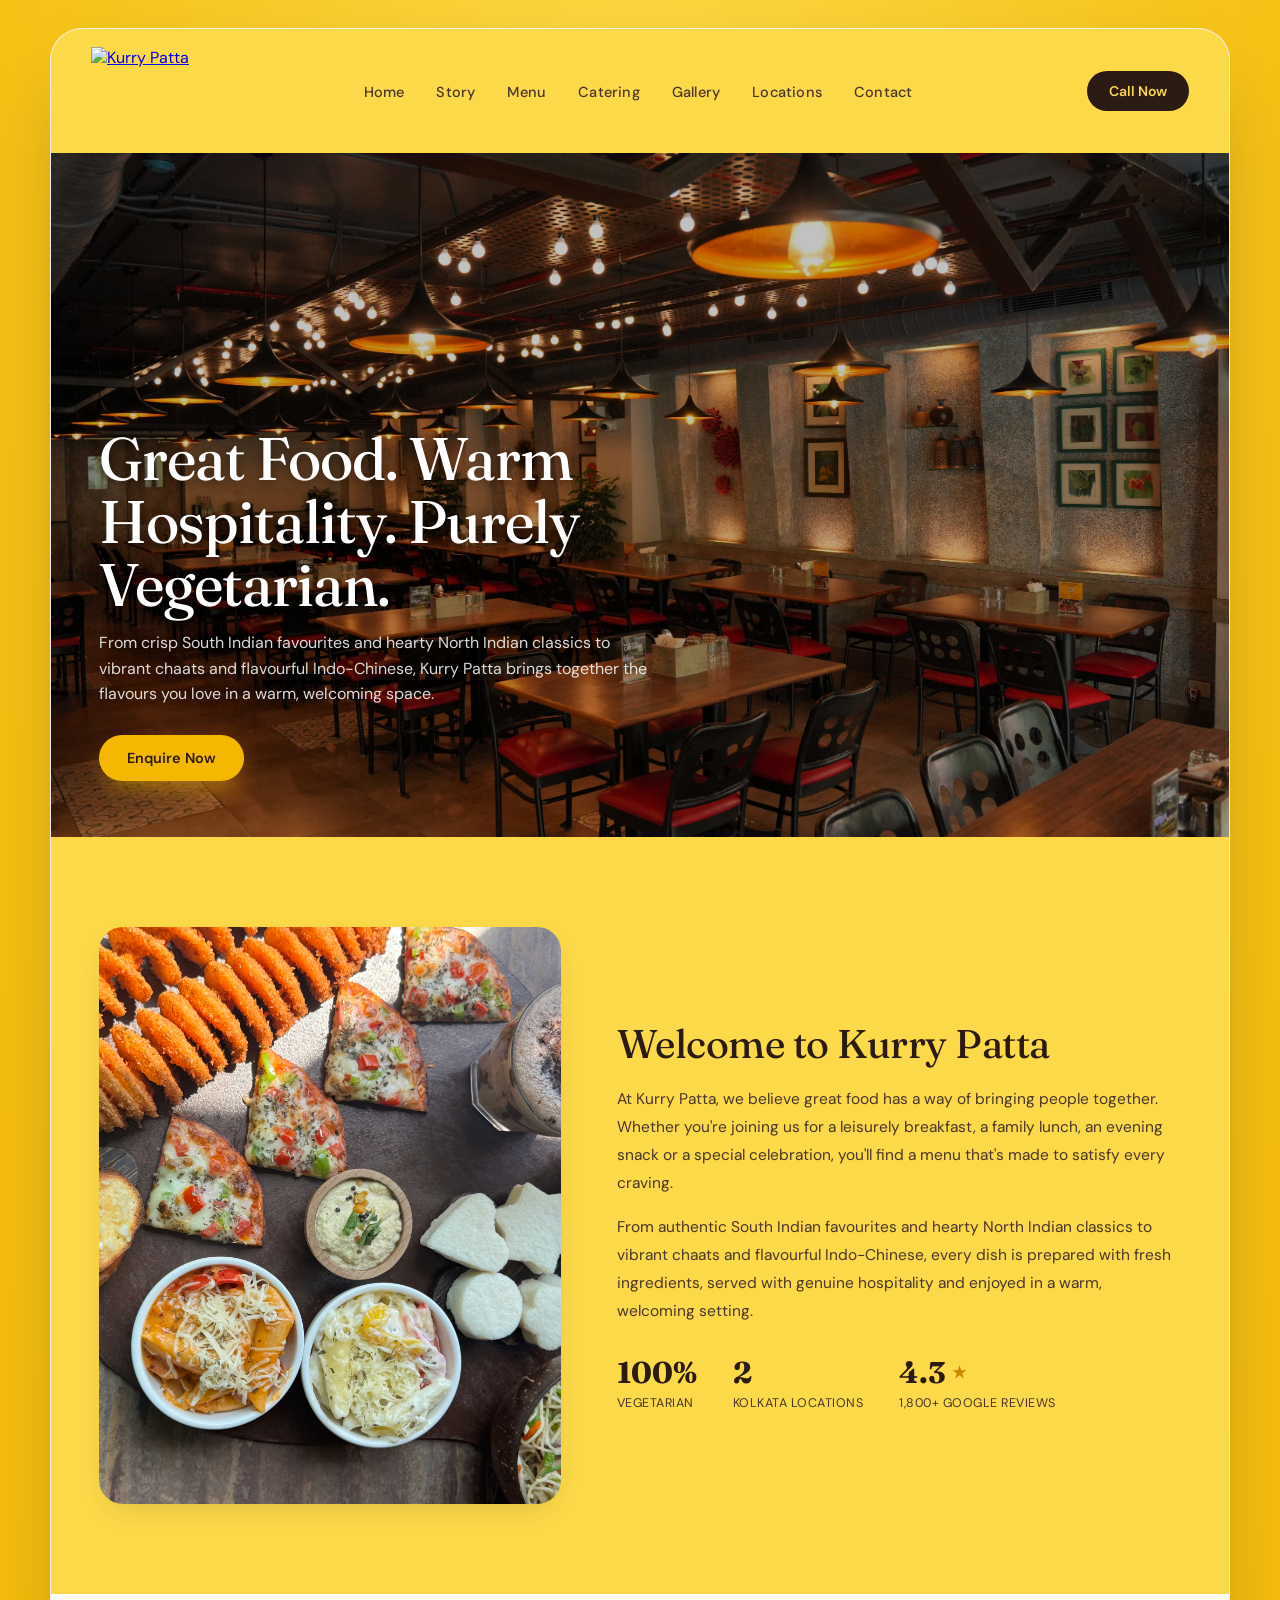
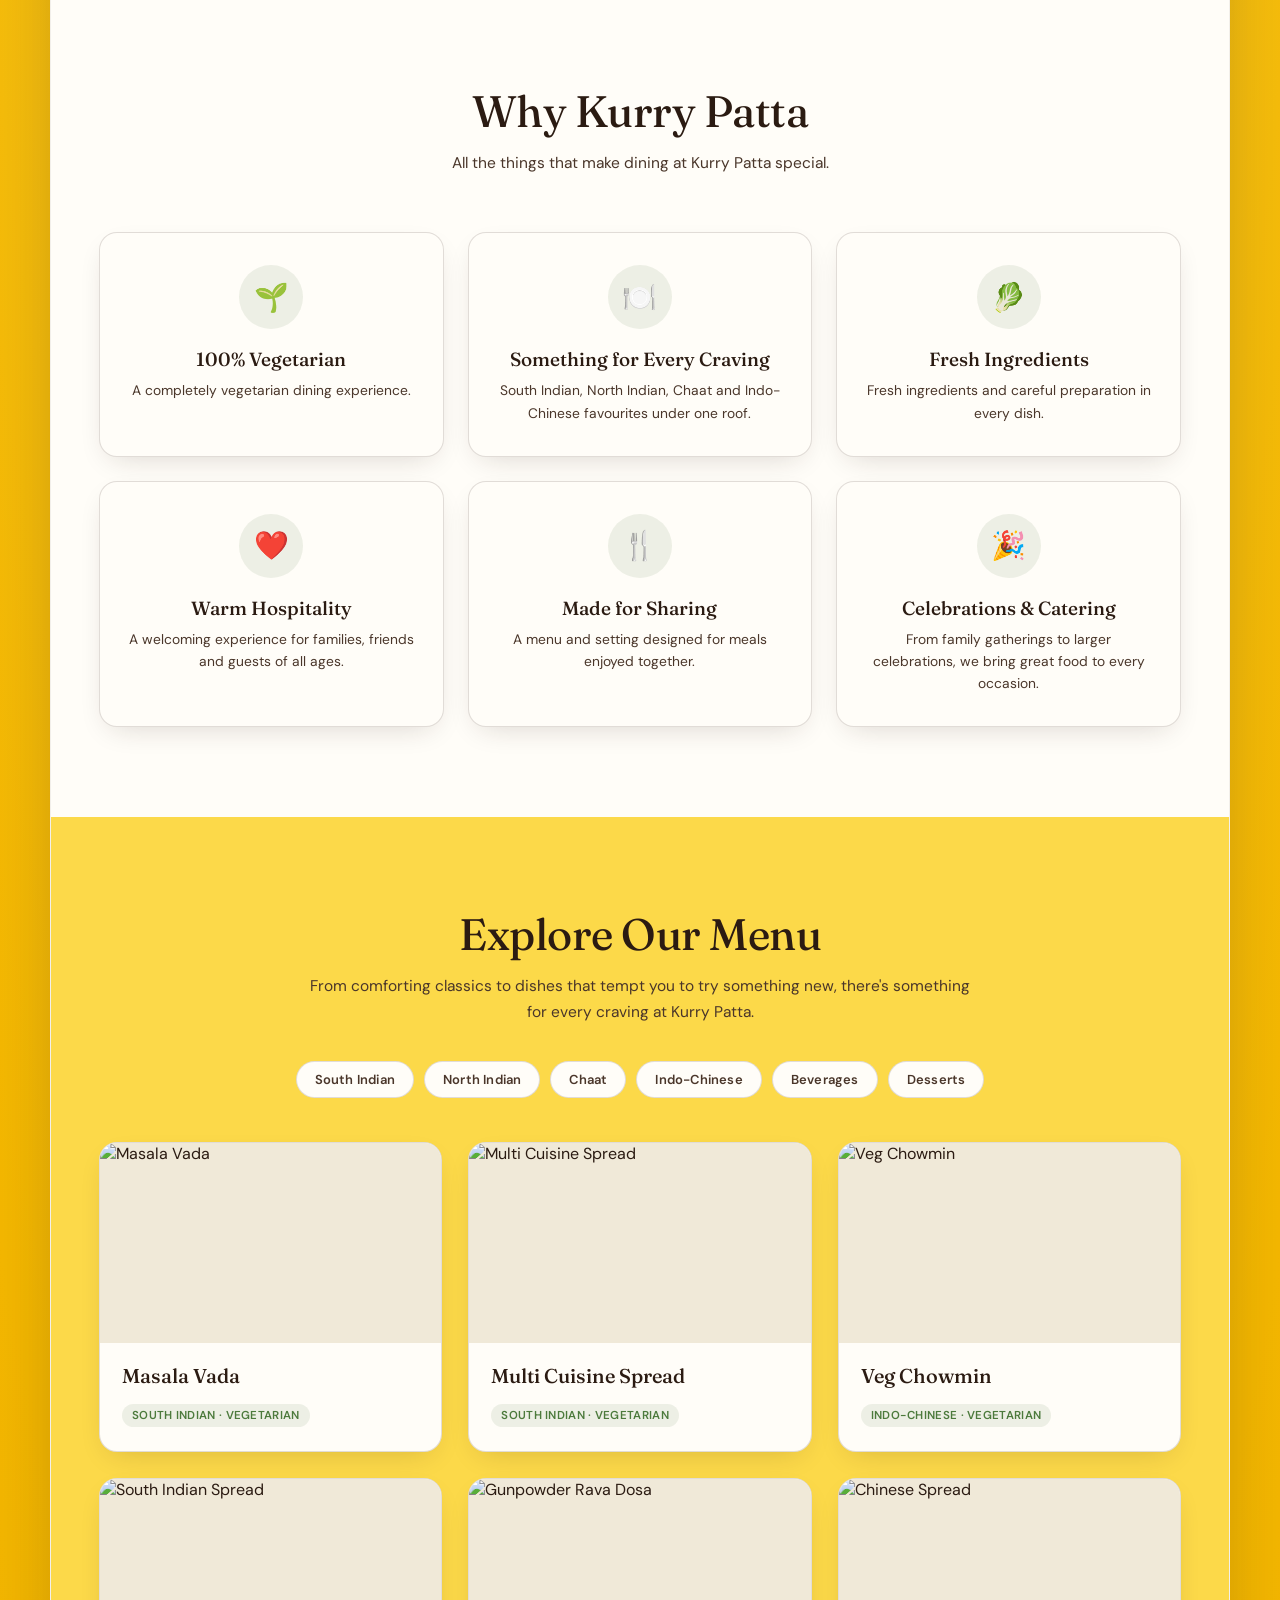
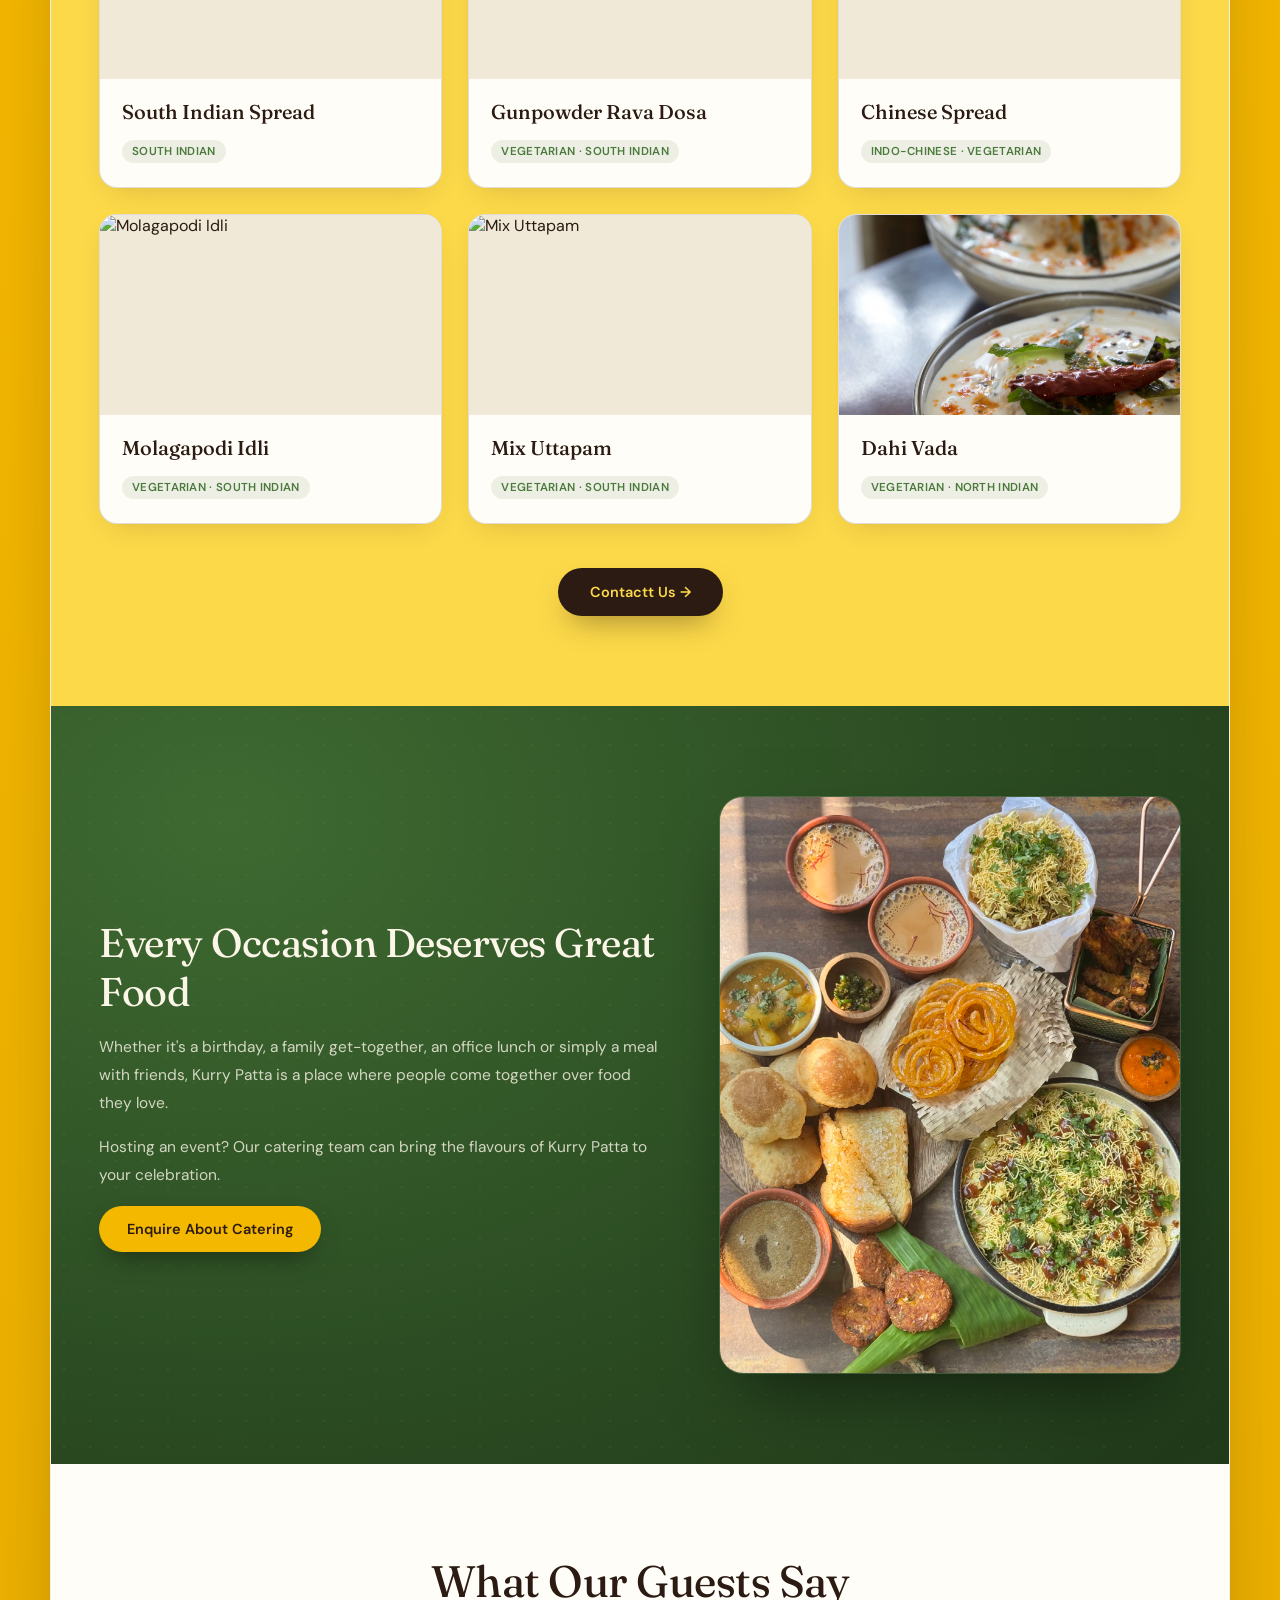
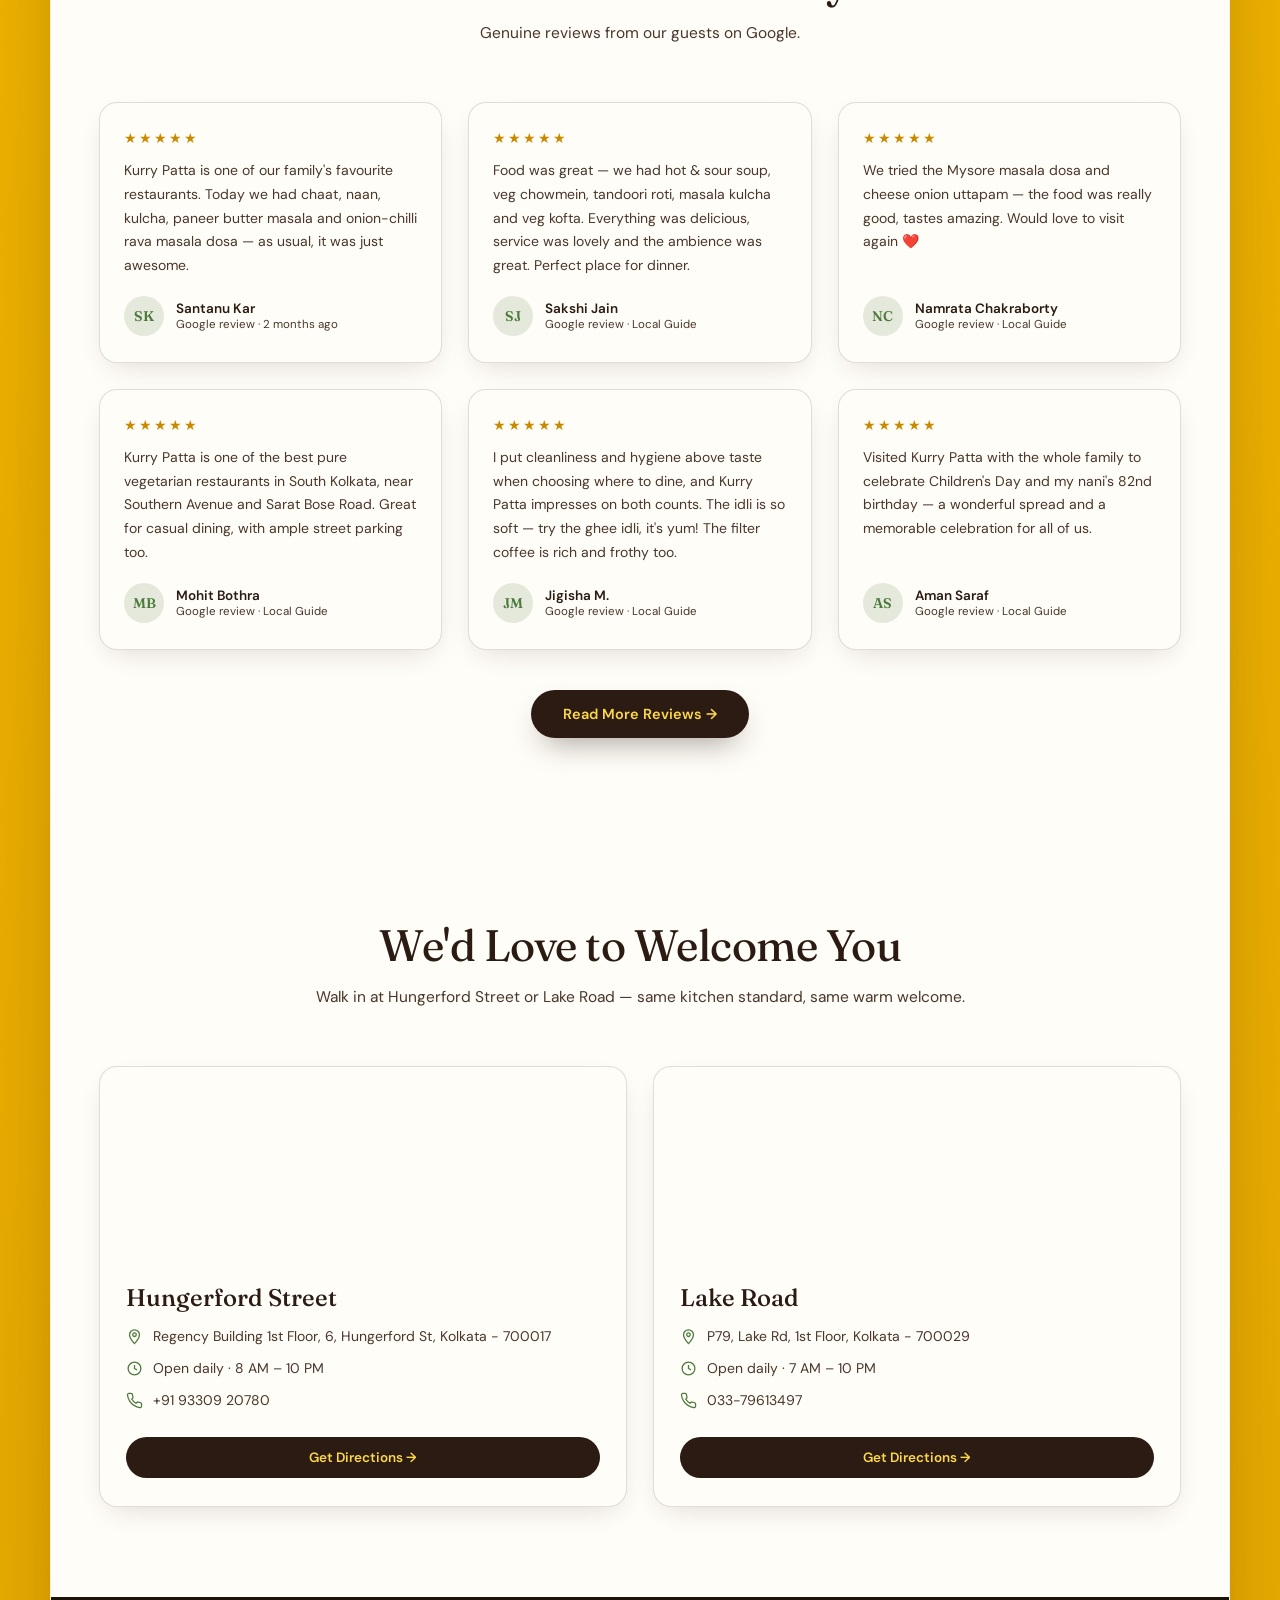
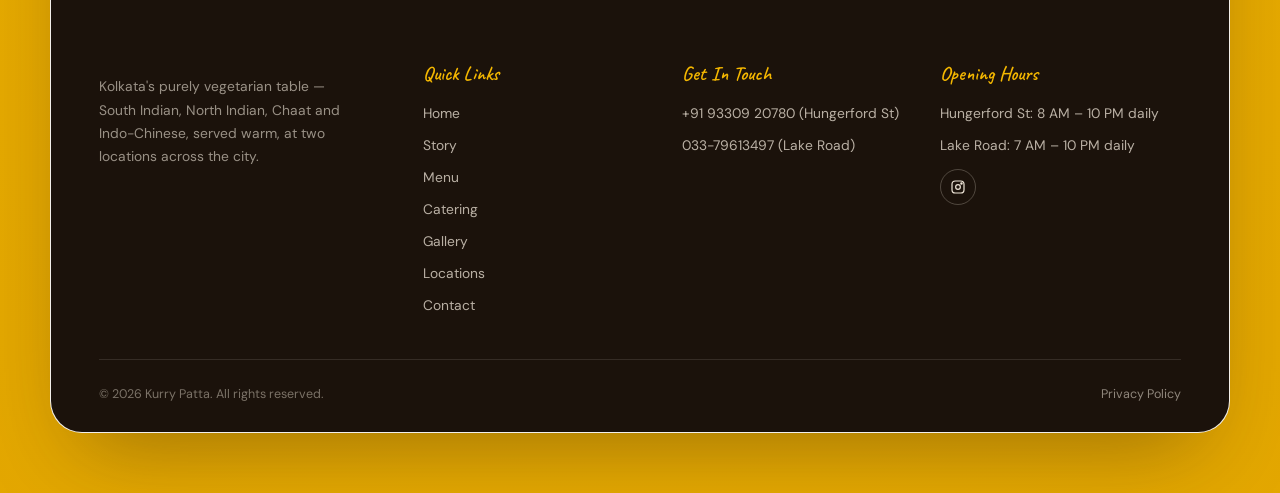
==== commit 7be050a6: "Update Instagram link in footer" ====
--- a/index.html
+++ b/index.html
@@ -480,7 +480,7 @@
         <!-- PENDING: Instagram — no handle/link was supplied. Icon left unlinked until the correct
              @handle is provided; nothing incorrect is being displayed in the meantime. -->
         <div class="footer-social" style="margin-top:14px;">
-          <a href="#" aria-label="Instagram">
+          <a href="https://www.instagram.com/kurrypatta?igsi=cm14ZGVnNjZ5emk1" aria-label="Instagram">
             <svg width="16" height="16" viewBox="0 0 24 24" fill="none" stroke="currentColor" stroke-width="1.8"><rect x="3" y="3" width="18" height="18" rx="5"/><circle cx="12" cy="12" r="3.5"/><circle cx="17.2" cy="6.8" r="1"/></svg>
           </a>
         </div>
--- a/style.css
+++ b/style.css
@@ -357,7 +357,14 @@
   font-family:'Fraunces', serif; font-weight:450; font-size: clamp(26px,3.4vw,36px);
   margin:0 0 16px; letter-spacing:-.5px;
 }
+.story-art-wide{
+  aspect-ratio: 16/10;
+}
+@media (max-width: 900px){
+  .story-art-wide{ aspect-ratio: 16/10; } /* same as mobile default, kept for clarity */
+}
 .story-copy p{ color:var(--ink-soft); font-size:15.5px; line-height:1.8; margin:0; }
+
 
 /* ---------- GALLERY PAGE (gallery.html) ---------- */
 .gallery-filter{
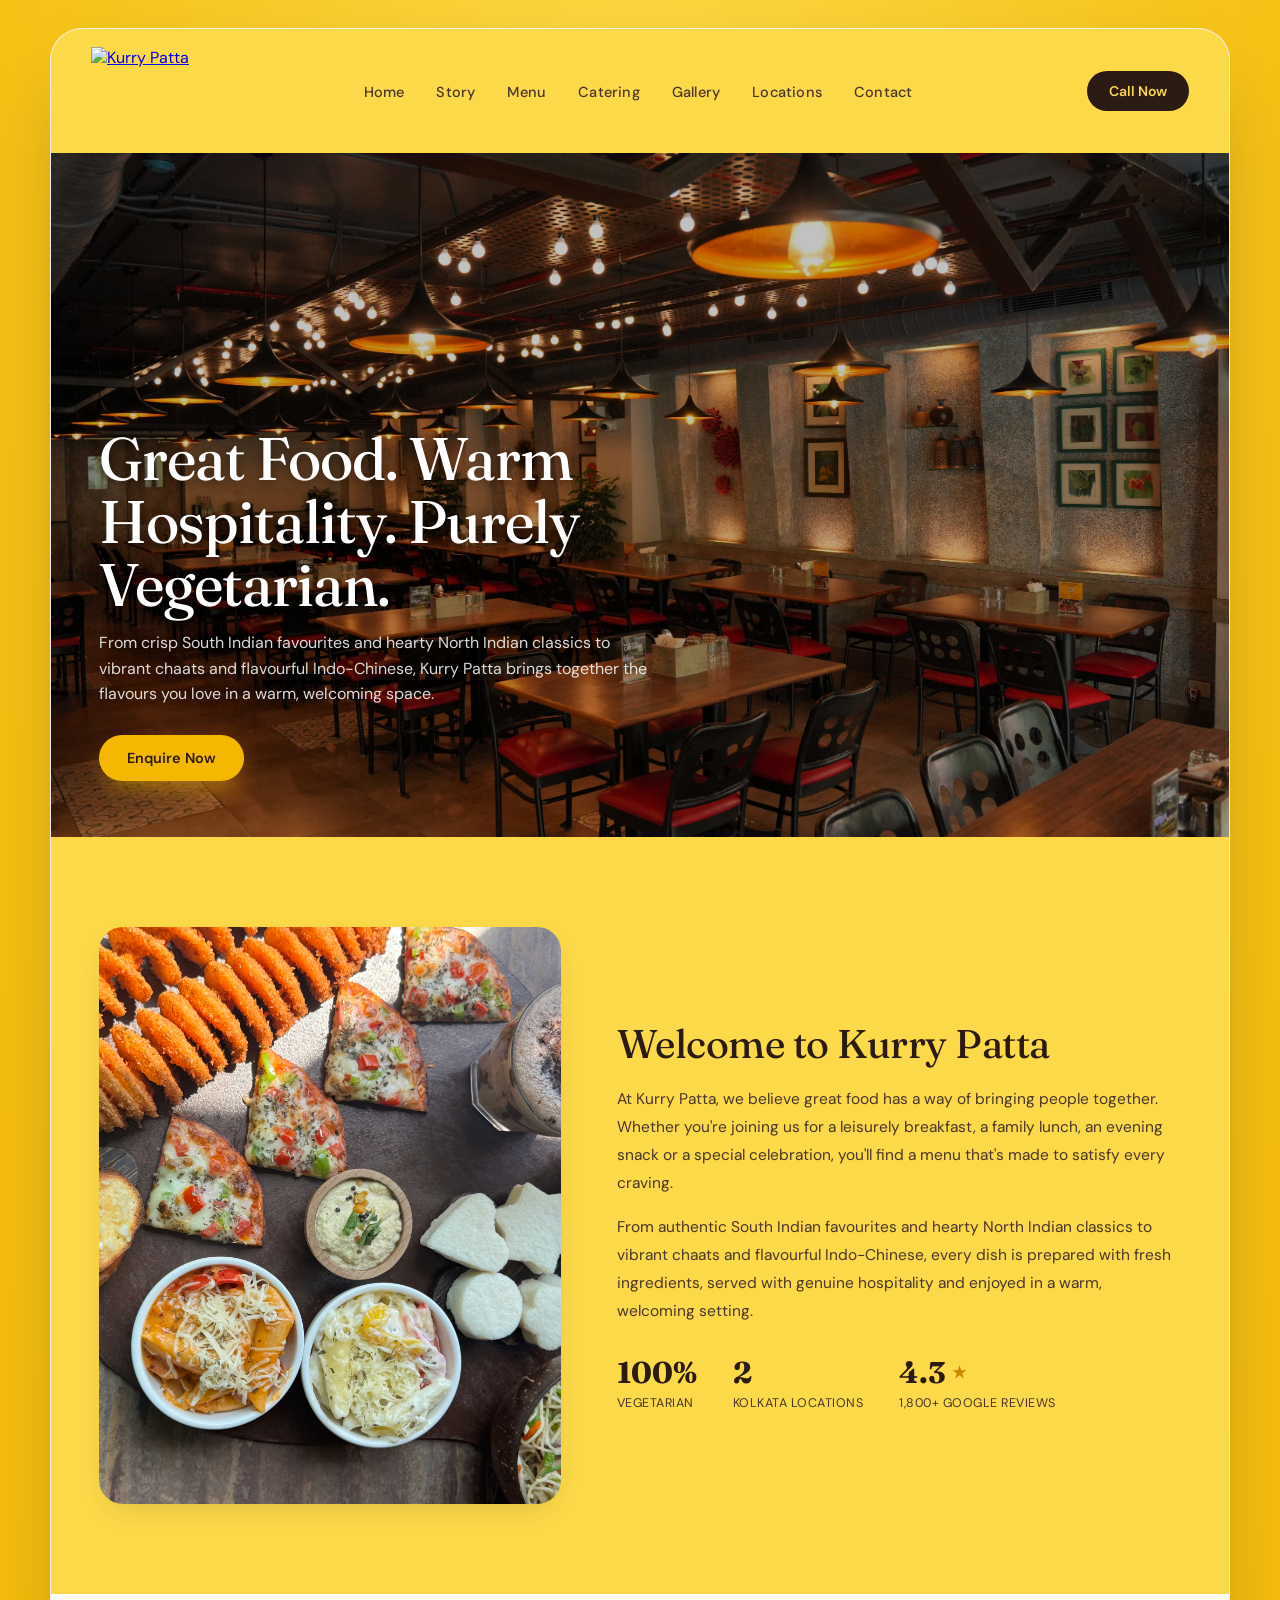
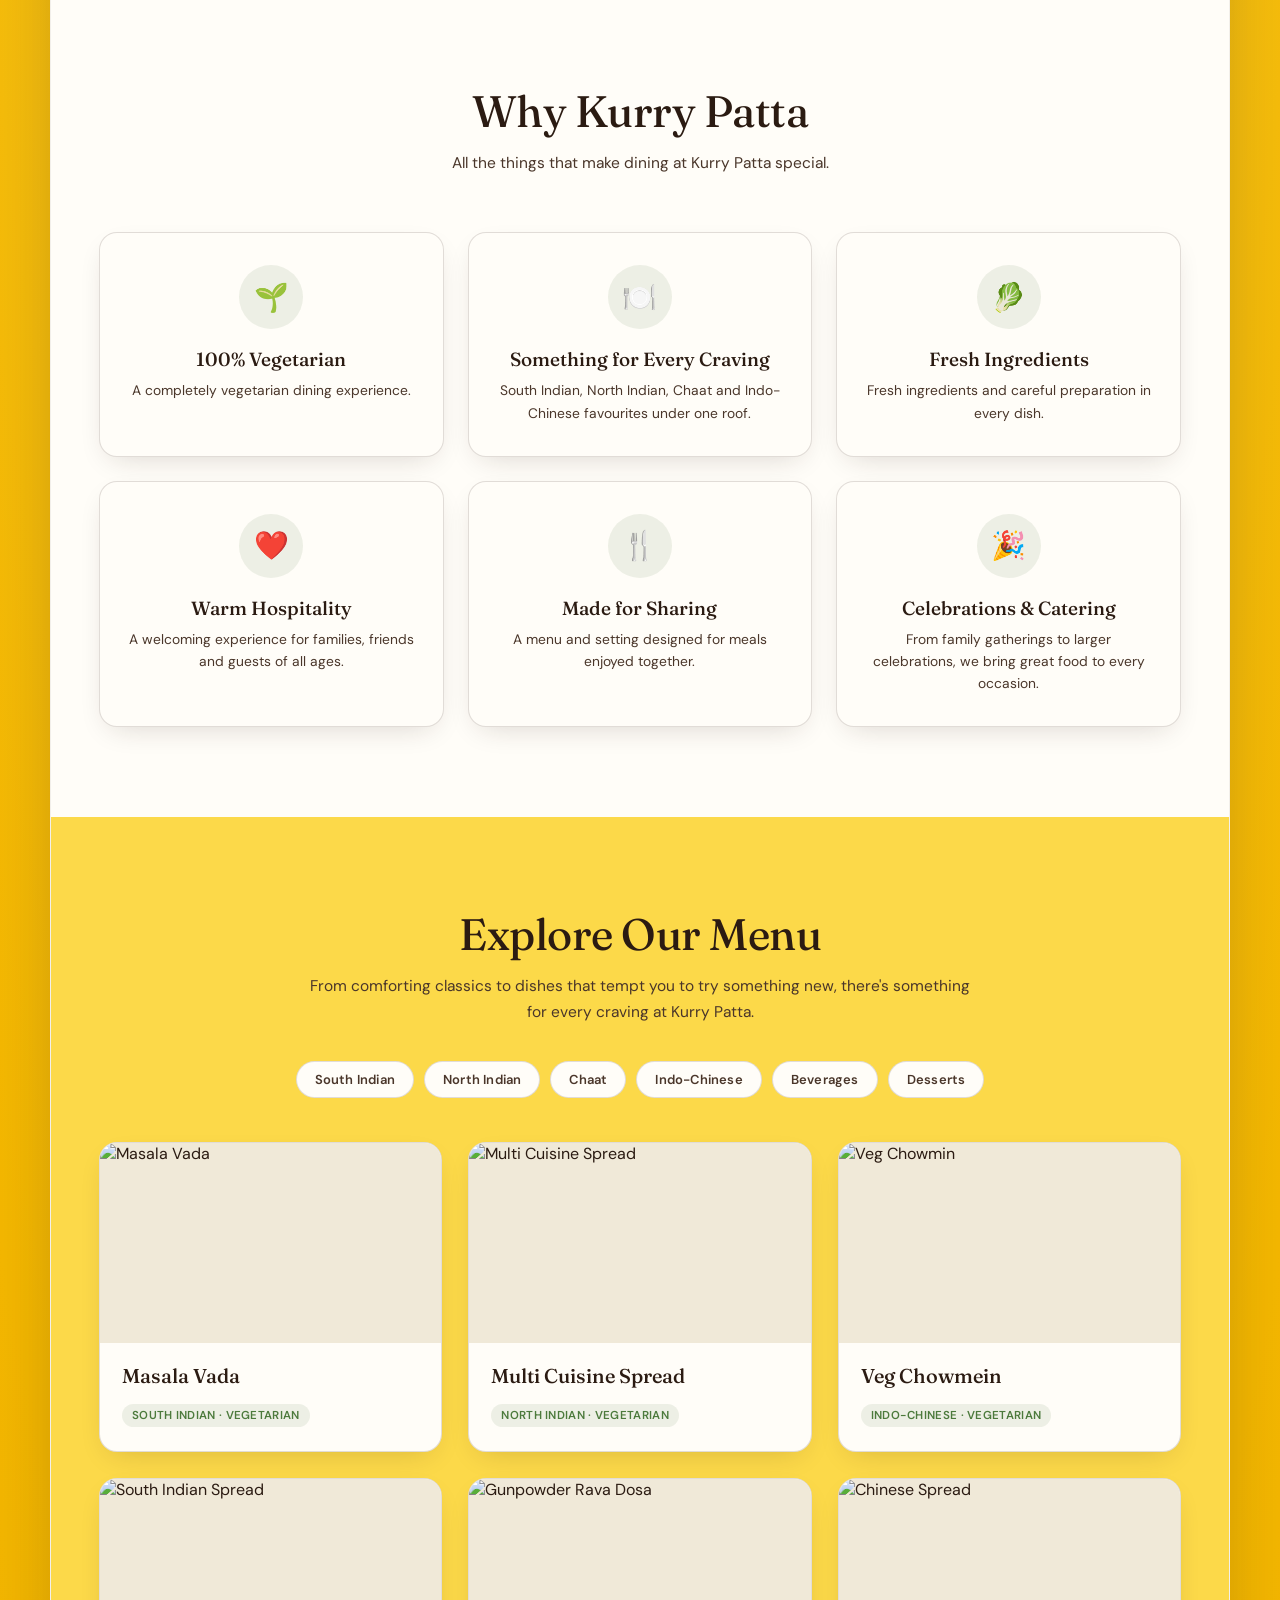
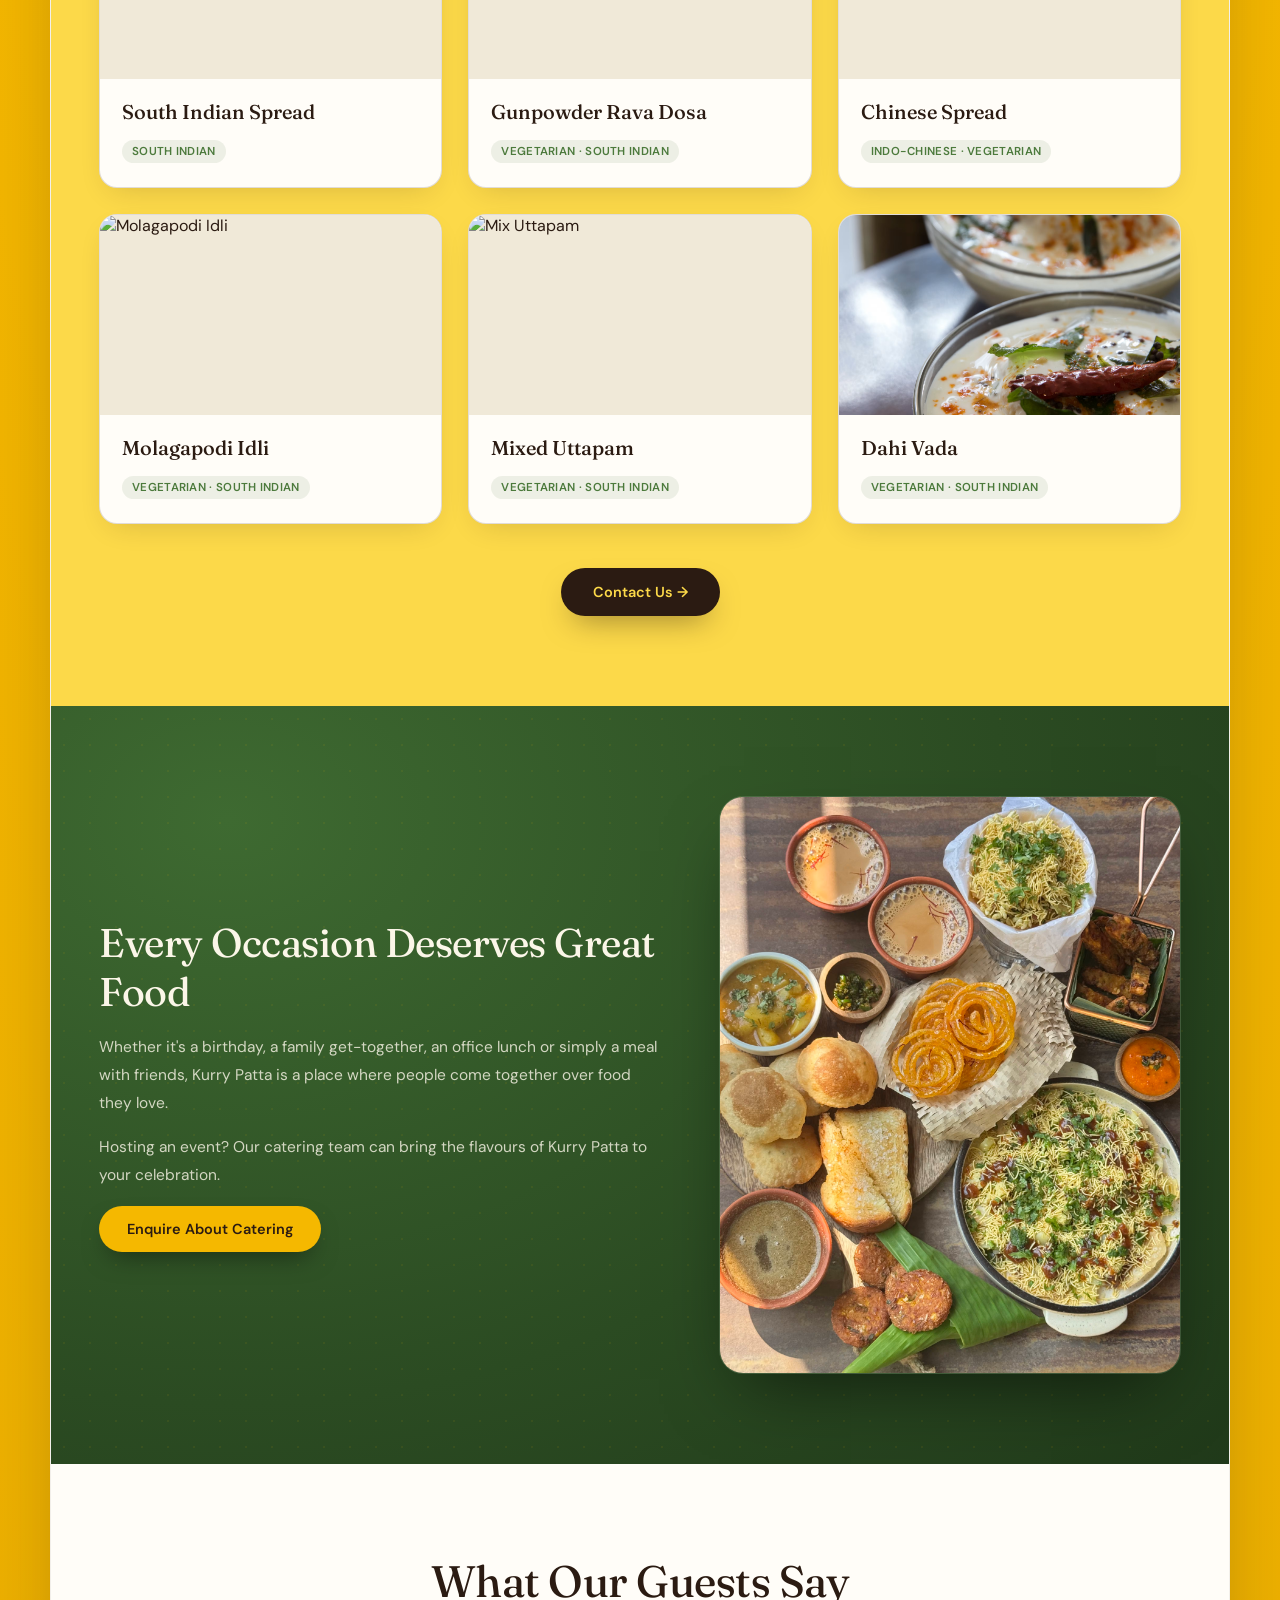
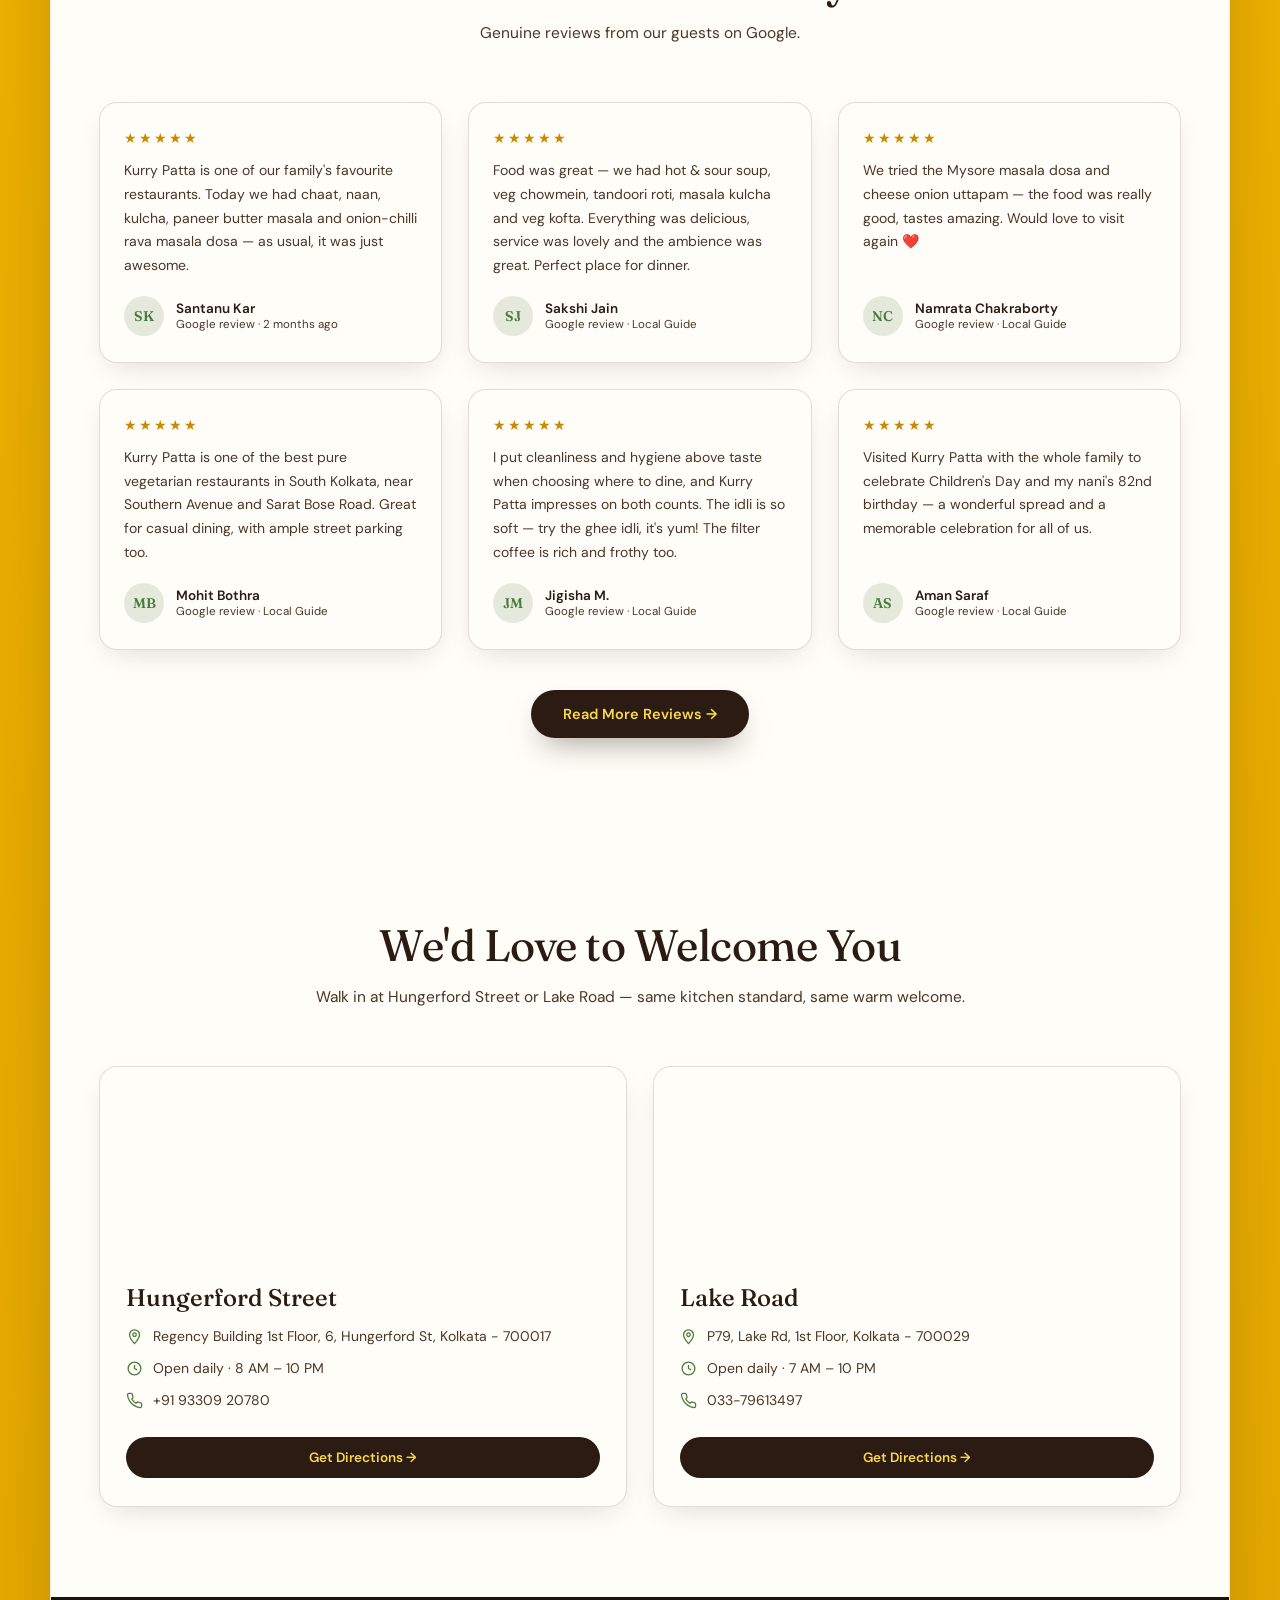
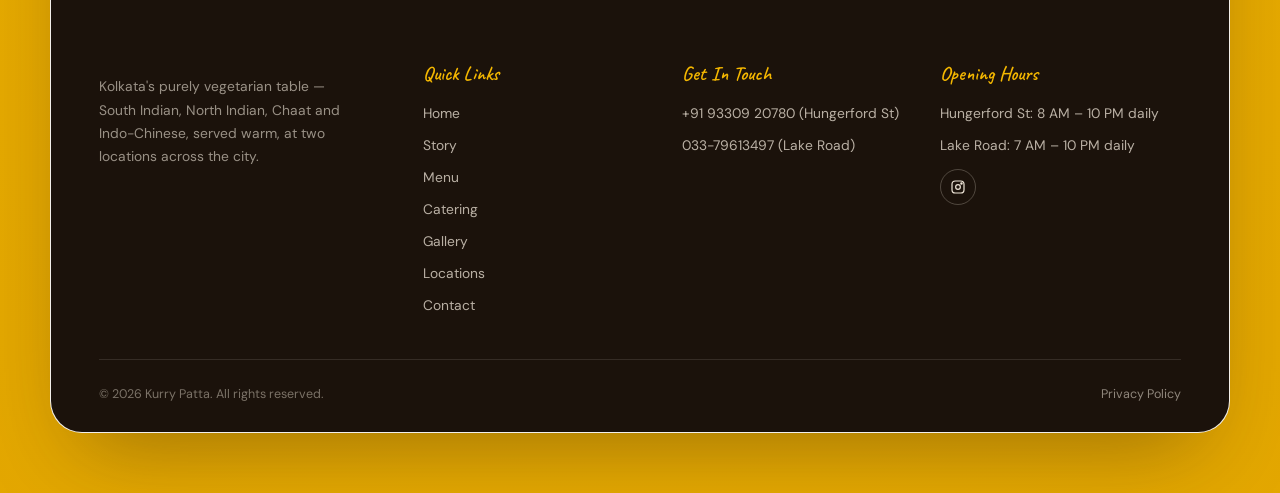
==== commit 97e82799: "Update index.html" ====
--- a/index.html
+++ b/index.html
@@ -204,7 +204,7 @@
       </div>
       <div class="dish-body">
         <div class="dish-top"><h3>Multi Cuisine Spread</h3></div>
-        <span class="dish-tag">South Indian · Vegetarian</span>
+        <span class="dish-tag">North Indian · Vegetarian</span>
       </div>
     </div>
 
@@ -213,7 +213,7 @@
         <img src="https://res.cloudinary.com/dkwdrzobk/image/upload/v1785603016/food-7_nphump.avif" alt="Veg Chowmin">
       </div>
       <div class="dish-body">
-        <div class="dish-top"><h3>Veg Chowmin</h3></div>
+        <div class="dish-top"><h3>Veg Chowmein</h3></div>
         <span class="dish-tag">Indo-Chinese · Vegetarian</span>
       </div>
     </div>
@@ -263,7 +263,7 @@
         <img src="https://res.cloudinary.com/dkwdrzobk/image/upload/v1785603008/food-14_ib7bgi.avif" alt="Mix Uttapam">
       </div>
       <div class="dish-body">
-        <div class="dish-top"><h3>Mix Uttapam</h3></div>
+        <div class="dish-top"><h3>Mixed Uttapam</h3></div>
         <span class="dish-tag">Vegetarian · South Indian</span>
       </div>
     </div>
@@ -274,14 +274,14 @@
   </div>
   <div class="dish-body">
     <div class="dish-top"><h3>Dahi Vada</h3></div>
-    <span class="dish-tag">Vegetarian · North Indian</span>
+    <span class="dish-tag">Vegetarian · South Indian</span>
   </div>
 </div>
 
   </div>
 
   <div class="menu-cta-wrap">
-    <a href="https://wa.me/919330920780" target="_blank" rel="noopener" class="btn-menu">Contactt Us →</a>
+    <a href="https://wa.me/919330920780" target="_blank" rel="noopener" class="btn-menu">Contact Us →</a>
   </div>
 </section>
 
@@ -295,7 +295,7 @@
         <p>Whether it's a birthday, a family get-together, an office lunch or simply a meal with friends, Kurry Patta is a place where people come together over food they love.</p>
         <p>Hosting an event? Our catering team can bring the flavours of Kurry Patta to your celebration.</p>
         <div class="hero-btns">
-          <a href="contact.html" class="btn-primary">Enquire About Catering</a>
+          <a href="catering.html" class="btn-primary">Enquire About Catering</a>
         </div>
       </div>
       <div class="celebrate-art">
